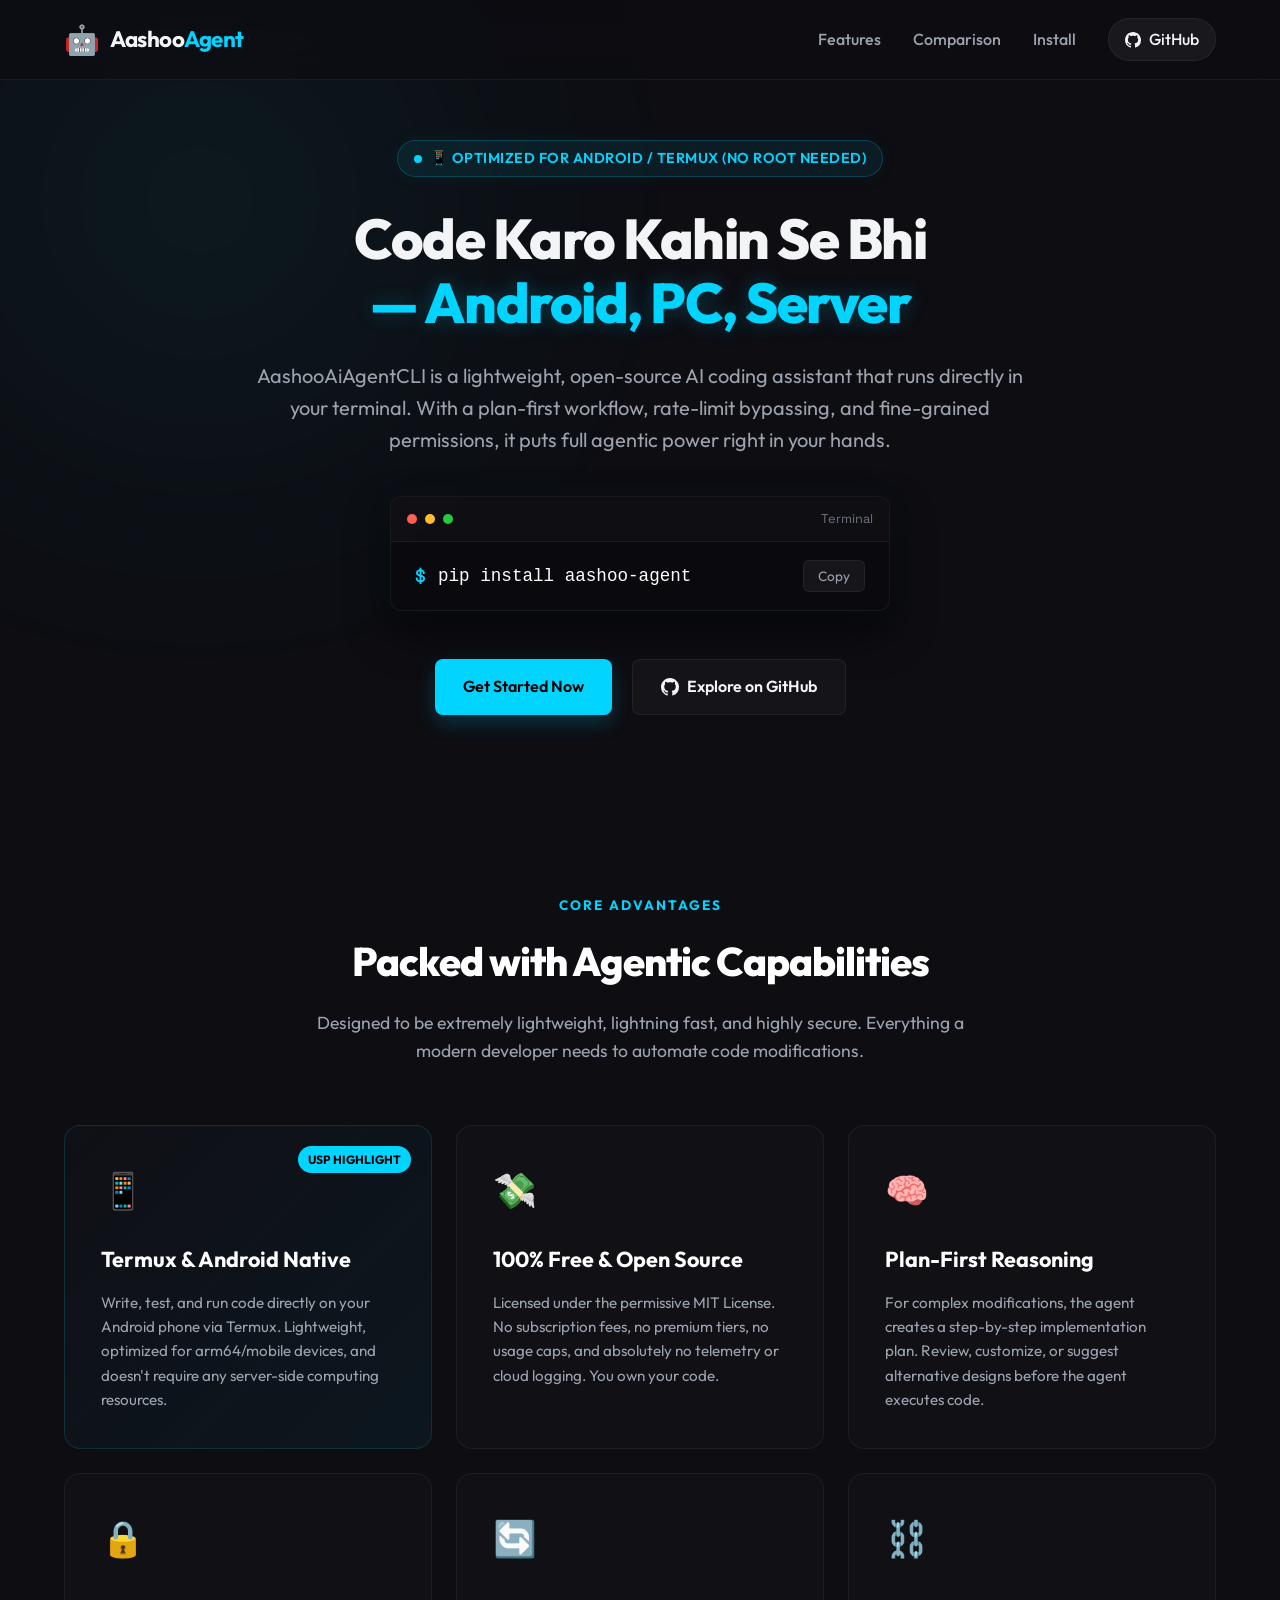
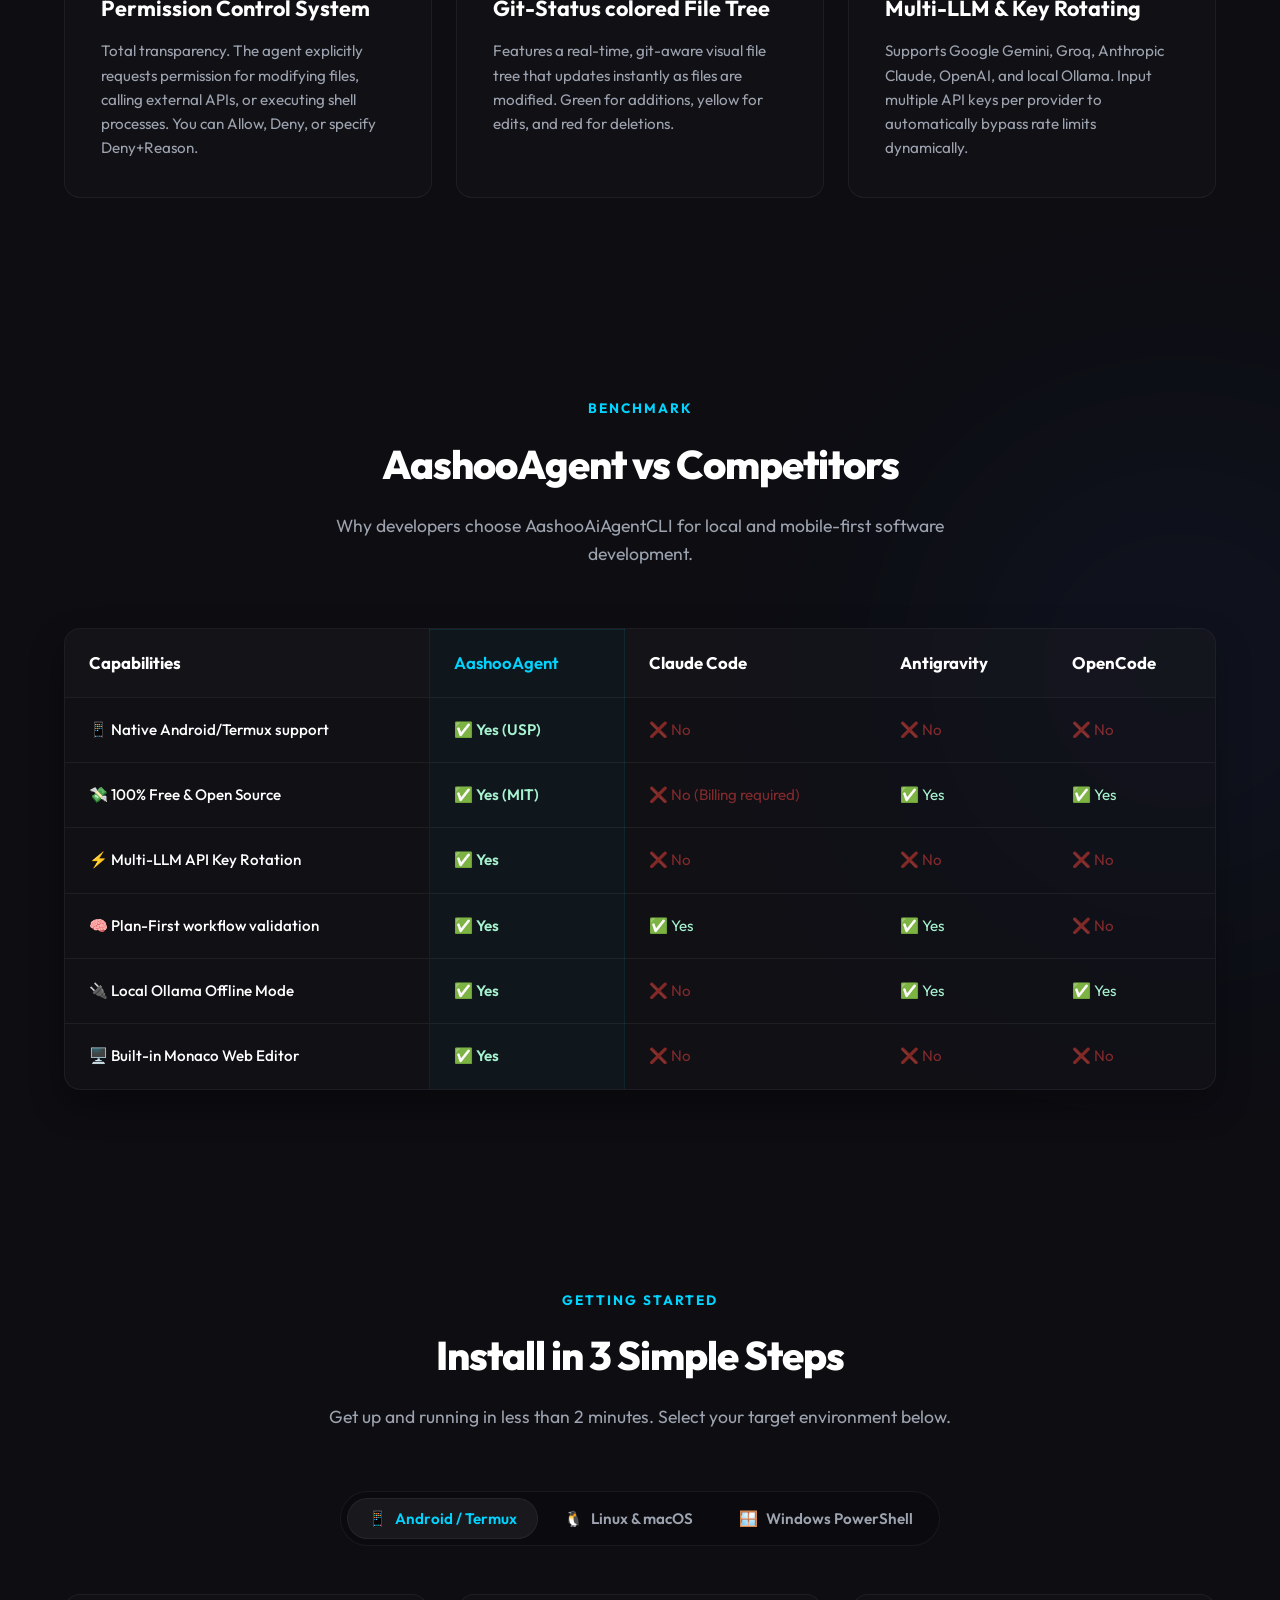
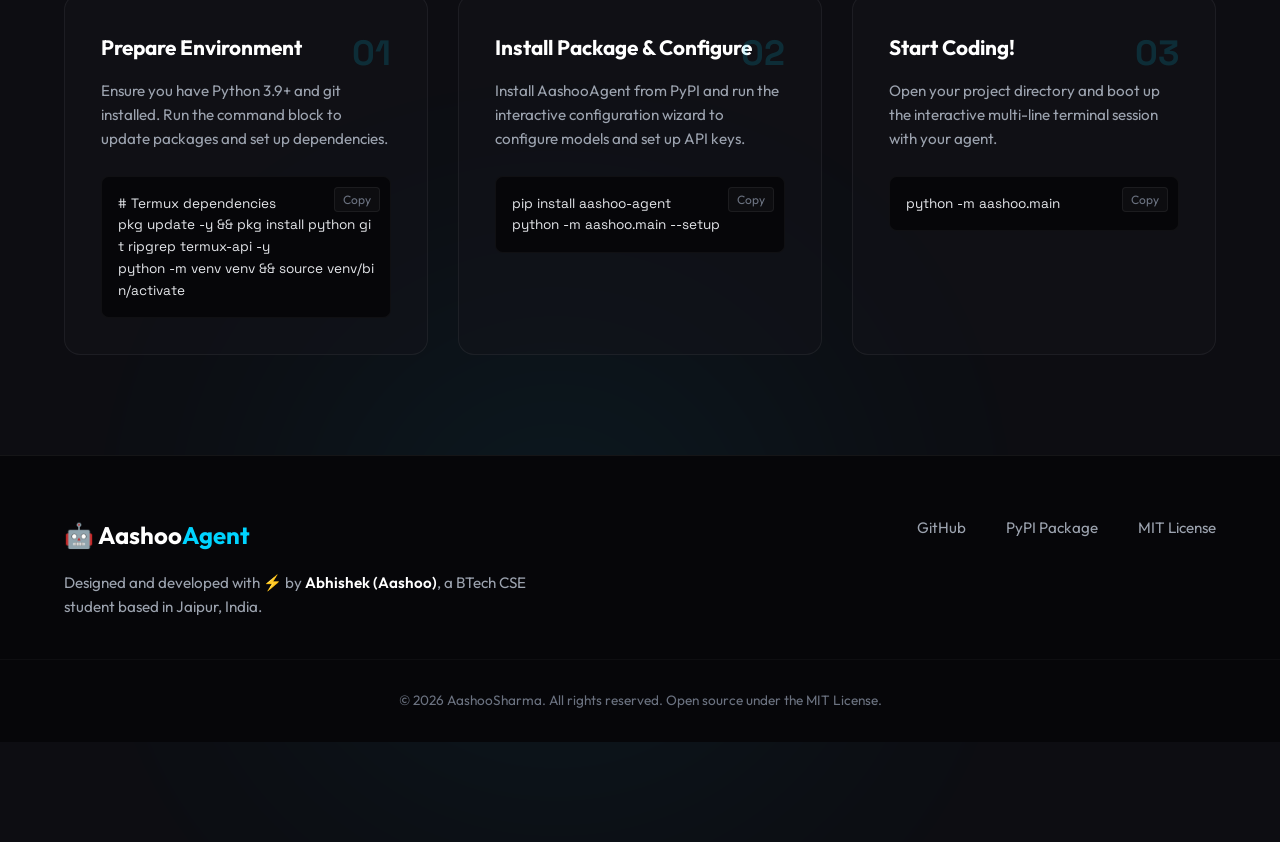
==== index.html @ 6d86b8d4 "feat: implement CLI agent session loop, TUI components, and browser-based editor integration" ====
<!DOCTYPE html>
<html lang="en">
<head>
    <meta charset="UTF-8">
    <meta name="viewport" content="width=device-width, initial-scale=1.0">
    <title>AashooAiAgentCLI — Code Anywhere (Termux, PC, Server)</title>
    <meta name="description" content="A lightweight, open-source AI Coding Agent CLI that runs anywhere. Full Termux support, plan-first workflow, smart permissions, and rate-limit bypass.">
    <!-- Google Fonts -->
    <link rel="preconnect" href="https://fonts.googleapis.com">
    <link rel="preconnect" href="https://fonts.gstatic.com" crossorigin>
    <link href="https://fonts.googleapis.com/css2?family=Outfit:wght@300;400;500;600;700;800&family=Space+Grotesk:wght@400;500;600;700&display=swap" rel="stylesheet">
    <!-- Main Style sheet -->
    <link rel="stylesheet" href="styles.css">
</head>
<body>

    <!-- Ambient background glows -->
    <div class="glow-bg glow-1"></div>
    <div class="glow-bg glow-2"></div>
    <div class="glow-bg glow-3"></div>

    <!-- Header Navigation -->
    <header class="header">
        <div class="container header-container">
            <a href="#" class="logo-area">
                <div class="logo-icon">🤖</div>
                <span class="logo-text">Aashoo<span class="highlight">Agent</span></span>
            </a>
            <nav class="nav-links">
                <a href="#features">Features</a>
                <a href="#comparison">Comparison</a>
                <a href="#install">Install</a>
                <a href="https://github.com/sdbabhishek/AashooAiAgentCLI" target="_blank" class="github-nav-btn">
                    <svg viewBox="0 0 16 16" width="16" height="16" fill="currentColor"><path d="M8 0C3.58 0 0 3.58 0 8c0 3.54 2.29 6.53 5.47 7.59.4.07.55-.17.55-.38 0-.19-.01-.82-.01-1.49-2.01.37-2.53-.49-2.69-.94-.09-.23-.48-.94-.82-1.13-.28-.15-.68-.52-.01-.53.63-.01 1.08.58 1.23.82.72 1.21 1.87.87 2.33.66.07-.52.28-.87.51-1.07-1.78-.2-3.64-.89-3.64-3.95 0-.87.31-1.59.82-2.15-.08-.2-.36-1.02.08-2.12 0 0 .67-.21 2.2.82.64-.18 1.32-.27 2-.27.68 0 1.36.09 2 .27 1.53-1.04 2.2-.82 2.2-.82.44 1.1.16 1.92.08 2.12.51.56.82 1.27.82 2.15 0 3.07-1.87 3.75-3.65 3.95.29.25.54.73.54 1.48 0 1.07-.01 1.93-.01 2.2 0 .21.15.46.55.38A8.013 8.013 0 0016 8c0-4.42-3.58-8-8-8z"></path></svg>
                    GitHub
                </a>
            </nav>
            <button class="mobile-menu-toggle" id="menuToggle" aria-label="Toggle Navigation Menu">
                <span></span>
                <span></span>
                <span></span>
            </button>
        </div>
    </header>

    <!-- Mobile Drawer Menu -->
    <div class="mobile-drawer" id="mobileDrawer">
        <a href="#features" class="drawer-link">Features</a>
        <a href="#comparison" class="drawer-link">Comparison</a>
        <a href="#install" class="drawer-link">Install</a>
        <a href="https://github.com/sdbabhishek/AashooAiAgentCLI" target="_blank" class="drawer-link github-drawer-link">
            <svg viewBox="0 0 16 16" width="18" height="18" fill="currentColor"><path d="M8 0C3.58 0 0 3.58 0 8c0 3.54 2.29 6.53 5.47 7.59.4.07.55-.17.55-.38 0-.19-.01-.82-.01-1.49-2.01.37-2.53-.49-2.69-.94-.09-.23-.48-.94-.82-1.13-.28-.15-.68-.52-.01-.53.63-.01 1.08.58 1.23.82.72 1.21 1.87.87 2.33.66.07-.52.28-.87.51-1.07-1.78-.2-3.64-.89-3.64-3.95 0-.87.31-1.59.82-2.15-.08-.2-.36-1.02.08-2.12 0 0 .67-.21 2.2.82.64-.18 1.32-.27 2-.27.68 0 1.36.09 2 .27 1.53-1.04 2.2-.82 2.2-.82.44 1.1.16 1.92.08 2.12.51.56.82 1.27.82 2.15 0 3.07-1.87 3.75-3.65 3.95.29.25.54.73.54 1.48 0 1.07-.01 1.93-.01 2.2 0 .21.15.46.55.38A8.013 8.013 0 0016 8c0-4.42-3.58-8-8-8z"></path></svg>
            GitHub Repository
        </a>
    </div>

    <!-- Hero Section -->
    <section class="hero-section section">
        <div class="container hero-container fade-in">
            <div class="termux-badge">
                <span class="pulse-dot"></span>
                📱 Optimized for Android / Termux (No Root Needed)
            </div>
            
            <h1 class="hero-title">
                Code Karo Kahin Se Bhi <br>
                <span class="accent-glow">— Android, PC, Server</span>
            </h1>
            
            <p class="hero-tagline">
                AashooAiAgentCLI is a lightweight, open-source AI coding assistant that runs directly in your terminal. With a plan-first workflow, rate-limit bypassing, and fine-grained permissions, it puts full agentic power right in your hands.
            </p>

            <!-- Command Clipboard Box -->
            <div class="command-box">
                <div class="command-header">
                    <span class="dot red"></span>
                    <span class="dot yellow"></span>
                    <span class="dot green"></span>
                    <span class="command-title">Terminal</span>
                </div>
                <div class="command-body">
                    <span class="prompt-symbol">$</span>
                    <code id="pipCommand">pip install aashoo-agent</code>
                    <button class="copy-btn" id="copyBtn" aria-label="Copy installation command">
                        <span class="copy-icon-txt">Copy</span>
                        <span class="success-icon-txt" style="display: none;">Copied!</span>
                    </button>
                </div>
            </div>

            <!-- CTA Buttons -->
            <div class="hero-ctas">
                <a href="#install" class="btn btn-primary">Get Started Now</a>
                <a href="https://github.com/sdbabhishek/AashooAiAgentCLI" target="_blank" class="btn btn-secondary">
                    <svg viewBox="0 0 16 16" width="18" height="18" fill="currentColor" style="margin-right: 8px;"><path d="M8 0C3.58 0 0 3.58 0 8c0 3.54 2.29 6.53 5.47 7.59.4.07.55-.17.55-.38 0-.19-.01-.82-.01-1.49-2.01.37-2.53-.49-2.69-.94-.09-.23-.48-.94-.82-1.13-.28-.15-.68-.52-.01-.53.63-.01 1.08.58 1.23.82.72 1.21 1.87.87 2.33.66.07-.52.28-.87.51-1.07-1.78-.2-3.64-.89-3.64-3.95 0-.87.31-1.59.82-2.15-.08-.2-.36-1.02.08-2.12 0 0 .67-.21 2.2.82.64-.18 1.32-.27 2-.27.68 0 1.36.09 2 .27 1.53-1.04 2.2-.82 2.2-.82.44 1.1.16 1.92.08 2.12.51.56.82 1.27.82 2.15 0 3.07-1.87 3.75-3.65 3.95.29.25.54.73.54 1.48 0 1.07-.01 1.93-.01 2.2 0 .21.15.46.55.38A8.013 8.013 0 0016 8c0-4.42-3.58-8-8-8z"></path></svg>
                    Explore on GitHub
                </a>
            </div>
        </div>
    </section>

    <!-- Features Grid Section -->
    <section id="features" class="features-section section">
        <div class="container">
            <div class="section-header fade-in">
                <span class="sub-title">CORE ADVANTAGES</span>
                <h2 class="section-title">Packed with Agentic Capabilities</h2>
                <p class="section-desc">Designed to be extremely lightweight, lightning fast, and highly secure. Everything a modern developer needs to automate code modifications.</p>
            </div>

            <div class="features-grid">
                <!-- Card 1: Android USP -->
                <div class="feature-card mobile-usp fade-in">
                    <div class="feature-badge-highlight">USP Highlight</div>
                    <div class="feature-icon">📱</div>
                    <h3>Termux & Android Native</h3>
                    <p>Write, test, and run code directly on your Android phone via Termux. Lightweight, optimized for arm64/mobile devices, and doesn't require any server-side computing resources.</p>
                </div>
                
                <!-- Card 2: Open Source -->
                <div class="feature-card fade-in">
                    <div class="feature-icon">💸</div>
                    <h3>100% Free & Open Source</h3>
                    <p>Licensed under the permissive MIT License. No subscription fees, no premium tiers, no usage caps, and absolutely no telemetry or cloud logging. You own your code.</p>
                </div>

                <!-- Card 3: Plan-First Approach -->
                <div class="feature-card fade-in">
                    <div class="feature-icon">🧠</div>
                    <h3>Plan-First Reasoning</h3>
                    <p>For complex modifications, the agent creates a step-by-step implementation plan. Review, customize, or suggest alternative designs before the agent executes code.</p>
                </div>

                <!-- Card 4: Smart Permissions -->
                <div class="feature-card fade-in">
                    <div class="feature-icon">🔒</div>
                    <h3>Permission Control System</h3>
                    <p>Total transparency. The agent explicitly requests permission for modifying files, calling external APIs, or executing shell processes. You can Allow, Deny, or specify Deny+Reason.</p>
                </div>

                <!-- Card 5: Git Aware colored tree -->
                <div class="feature-card fade-in">
                    <div class="feature-icon">🔄</div>
                    <h3>Git-Status colored File Tree</h3>
                    <p>Features a real-time, git-aware visual file tree that updates instantly as files are modified. Green for additions, yellow for edits, and red for deletions.</p>
                </div>

                <!-- Card 6: Multi-LLM Rate Limit Bypass -->
                <div class="feature-card fade-in">
                    <div class="feature-icon">⛓️</div>
                    <h3>Multi-LLM & Key Rotating</h3>
                    <p>Supports Google Gemini, Groq, Anthropic Claude, OpenAI, and local Ollama. Input multiple API keys per provider to automatically bypass rate limits dynamically.</p>
                </div>
            </div>
        </div>
    </section>

    <!-- Comparison Table Section -->
    <section id="comparison" class="comparison-section section">
        <div class="container">
            <div class="section-header fade-in">
                <span class="sub-title">BENCHMARK</span>
                <h2 class="section-title">AashooAgent vs Competitors</h2>
                <p class="section-desc">Why developers choose AashooAiAgentCLI for local and mobile-first software development.</p>
            </div>

            <div class="table-container fade-in">
                <table class="comparison-table">
                    <thead>
                        <tr>
                            <th>Capabilities</th>
                            <th class="highlight-col">AashooAgent</th>
                            <th>Claude Code</th>
                            <th>Antigravity</th>
                            <th>OpenCode</th>
                        </tr>
                    </thead>
                    <tbody>
                        <tr>
                            <td class="feature-name">📱 Native Android/Termux support</td>
                            <td class="check highlight-col">✅ Yes (USP)</td>
                            <td class="cross">❌ No</td>
                            <td class="cross">❌ No</td>
                            <td class="cross">❌ No</td>
                        </tr>
                        <tr>
                            <td class="feature-name">💸 100% Free & Open Source</td>
                            <td class="check highlight-col">✅ Yes (MIT)</td>
                            <td class="cross">❌ No (Billing required)</td>
                            <td class="check">✅ Yes</td>
                            <td class="check">✅ Yes</td>
                        </tr>
                        <tr>
                            <td class="feature-name">⚡ Multi-LLM API Key Rotation</td>
                            <td class="check highlight-col">✅ Yes</td>
                            <td class="cross">❌ No</td>
                            <td class="cross">❌ No</td>
                            <td class="cross">❌ No</td>
                        </tr>
                        <tr>
                            <td class="feature-name">🧠 Plan-First workflow validation</td>
                            <td class="check highlight-col">✅ Yes</td>
                            <td class="check">✅ Yes</td>
                            <td class="check">✅ Yes</td>
                            <td class="cross">❌ No</td>
                        </tr>
                        <tr>
                            <td class="feature-name">🔌 Local Ollama Offline Mode</td>
                            <td class="check highlight-col">✅ Yes</td>
                            <td class="cross">❌ No</td>
                            <td class="check">✅ Yes</td>
                            <td class="check">✅ Yes</td>
                        </tr>
                        <tr>
                            <td class="feature-name">🖥️ Built-in Monaco Web Editor</td>
                            <td class="check highlight-col">✅ Yes</td>
                            <td class="cross">❌ No</td>
                            <td class="cross">❌ No</td>
                            <td class="cross">❌ No</td>
                        </tr>
                    </tbody>
                </table>
            </div>
        </div>
    </section>

    <!-- Installation Steps Section -->
    <section id="install" class="install-section section">
        <div class="container">
            <div class="section-header fade-in">
                <span class="sub-title">GETTING STARTED</span>
                <h2 class="section-title">Install in 3 Simple Steps</h2>
                <p class="section-desc">Get up and running in less than 2 minutes. Select your target environment below.</p>
            </div>

            <!-- Platform Tab Buttons -->
            <div class="platform-tabs-container fade-in">
                <div class="platform-tabs">
                    <button class="tab-btn active" data-platform="termux">
                        <span class="tab-icon">📱</span> Android / Termux
                    </button>
                    <button class="tab-btn" data-platform="unix">
                        <span class="tab-icon">🐧</span> Linux & macOS
                    </button>
                    <button class="tab-btn" data-platform="windows">
                        <span class="tab-icon">🪟</span> Windows PowerShell
                    </button>
                </div>
            </div>

            <!-- Steps Grid -->
            <div class="steps-container fade-in">
                <!-- Step 1 -->
                <div class="step-card">
                    <div class="step-number">01</div>
                    <div class="step-content">
                        <h3>Prepare Environment</h3>
                        <p class="step-instructions">Ensure you have Python 3.9+ and git installed. Run the command block to update packages and set up dependencies.</p>
                        
                        <div class="code-block-wrapper">
                            <pre><code class="lang-shell" id="codeStep1"># Termux dependencies
pkg update -y && pkg install python git ripgrep termux-api -y
python -m venv venv && source venv/bin/activate</code></pre>
                            <button class="code-copy-btn" onclick="copyCode('codeStep1', this)" aria-label="Copy code block">Copy</button>
                        </div>
                    </div>
                </div>

                <!-- Step 2 -->
                <div class="step-card">
                    <div class="step-number">02</div>
                    <div class="step-content">
                        <h3>Install Package & Configure</h3>
                        <p class="step-instructions">Install AashooAgent from PyPI and run the interactive configuration wizard to configure models and set up API keys.</p>
                        
                        <div class="code-block-wrapper">
                            <pre><code class="lang-shell" id="codeStep2">pip install aashoo-agent
python -m aashoo.main --setup</code></pre>
                            <button class="code-copy-btn" onclick="copyCode('codeStep2', this)" aria-label="Copy code block">Copy</button>
                        </div>
                    </div>
                </div>

                <!-- Step 3 -->
                <div class="step-card">
                    <div class="step-number">03</div>
                    <div class="step-content">
                        <h3>Start Coding!</h3>
                        <p class="step-instructions">Open your project directory and boot up the interactive multi-line terminal session with your agent.</p>
                        
                        <div class="code-block-wrapper">
                            <pre><code class="lang-shell" id="codeStep3">python -m aashoo.main</code></pre>
                            <button class="code-copy-btn" onclick="copyCode('codeStep3', this)" aria-label="Copy code block">Copy</button>
                        </div>
                    </div>
                </div>
            </div>
        </div>
    </section>

    <!-- Footer -->
    <footer class="footer">
        <div class="container footer-container">
            <div class="footer-left">
                <span class="footer-logo">🤖 Aashoo<span class="highlight">Agent</span></span>
                <p class="footer-credit">Designed and developed with ⚡ by <span class="author-name">Abhishek (Aashoo)</span>, a BTech CSE student based in Jaipur, India.</p>
            </div>
            <div class="footer-right">
                <a href="https://github.com/sdbabhishek/AashooAiAgentCLI" target="_blank">GitHub</a>
                <a href="https://pypi.org/project/aashoo-agent/" target="_blank">PyPI Package</a>
                <a href="https://github.com/sdbabhishek/AashooAiAgentCLI/blob/main/LICENSE" target="_blank">MIT License</a>
            </div>
        </div>
        <div class="footer-bottom">
            <p>&copy; 2026 AashooSharma. All rights reserved. Open source under the MIT License.</p>
        </div>
    </footer>

    <!-- Main JavaScript sheet -->
    <script src="script.js"></script>
</body>
</html>
---- styles.css ----
/* Design Variables */
:root {
    --bg-color: #0d0d12;
    --bg-card: rgba(20, 20, 28, 0.45);
    --bg-card-hover: rgba(25, 25, 38, 0.7);
    --border-color: rgba(255, 255, 255, 0.06);
    --border-hover: rgba(0, 212, 255, 0.35);
    --primary-color: #00d4ff;
    --primary-hover: #00b8e6;
    --primary-glow: rgba(0, 212, 255, 0.25);
    --text-color: #f3f4f6;
    --text-muted: #9ca3af;
    --text-dark: #6b7280;
    --success-color: #10b981;
    --error-color: #ef4444;
    --header-height: 80px;
    --font-primary: 'Outfit', sans-serif;
    --font-mono: 'Space Grotesk', sans-serif;
    --transition-speed: 0.3s;
}

/* Base Styles */
* {
    margin: 0;
    padding: 0;
    box-sizing: border-box;
}

html {
    scroll-behavior: smooth;
    font-size: 16px;
}

body {
    background-color: var(--bg-color);
    color: var(--text-color);
    font-family: var(--font-primary);
    line-height: 1.6;
    overflow-x: hidden;
    position: relative;
}

/* Ambient Ambient Glows in Background */
.glow-bg {
    position: absolute;
    width: 600px;
    height: 600px;
    border-radius: 50%;
    filter: blur(140px);
    z-index: -1;
    opacity: 0.15;
    pointer-events: none;
}

.glow-1 {
    top: -100px;
    left: -100px;
    background: radial-gradient(circle, var(--primary-color) 0%, transparent 70%);
}

.glow-2 {
    top: 50%;
    right: -200px;
    background: radial-gradient(circle, #3b82f6 0%, transparent 70%);
}

.glow-3 {
    bottom: -100px;
    left: 20%;
    background: radial-gradient(circle, var(--primary-color) 0%, transparent 70%);
}

/* Scrollbar styling */
::-webkit-scrollbar {
    width: 10px;
}

::-webkit-scrollbar-track {
    background: var(--bg-color);
}

::-webkit-scrollbar-thumb {
    background: rgba(255, 255, 255, 0.1);
    border-radius: 5px;
    border: 2px solid var(--bg-color);
}

::-webkit-scrollbar-thumb:hover {
    background: var(--primary-color);
}

/* Typography & Layout Helpers */
.container {
    width: 100%;
    max-width: 1200px;
    margin: 0 auto;
    padding: 0 24px;
}

.section {
    padding: 100px 0;
}

.highlight {
    color: var(--primary-color);
}

.accent-glow {
    color: var(--primary-color);
    text-shadow: 0 0 20px var(--primary-glow);
}

/* Sticky Header */
.header {
    position: fixed;
    top: 0;
    left: 0;
    width: 100%;
    height: var(--header-height);
    background: rgba(13, 13, 18, 0.75);
    backdrop-filter: blur(15px);
    -webkit-backdrop-filter: blur(15px);
    border-bottom: 1px solid var(--border-color);
    z-index: 1000;
    display: flex;
    align-items: center;
}

.header-container {
    display: flex;
    justify-content: space-between;
    align-items: center;
}

.logo-area {
    display: flex;
    align-items: center;
    text-decoration: none;
    gap: 10px;
}

.logo-icon {
    font-size: 1.8rem;
}

.logo-text {
    font-size: 1.4rem;
    font-weight: 700;
    color: var(--text-color);
    letter-spacing: -0.5px;
}

.nav-links {
    display: flex;
    align-items: center;
    gap: 32px;
}

.nav-links a {
    color: var(--text-muted);
    text-decoration: none;
    font-weight: 500;
    font-size: 1rem;
    transition: color var(--transition-speed) ease;
}

.nav-links a:hover {
    color: var(--primary-color);
}

.github-nav-btn {
    display: flex;
    align-items: center;
    gap: 8px;
    background: rgba(255, 255, 255, 0.05);
    border: 1px solid var(--border-color);
    padding: 8px 16px;
    border-radius: 30px;
    color: var(--text-color) !important;
    transition: all var(--transition-speed) ease;
}

.github-nav-btn:hover {
    background: var(--primary-color);
    border-color: var(--primary-color);
    color: #000 !important;
    box-shadow: 0 0 15px var(--primary-glow);
}

/* Mobile Toggle menu button */
.mobile-menu-toggle {
    display: none;
    flex-direction: column;
    justify-content: space-between;
    width: 24px;
    height: 18px;
    background: transparent;
    border: none;
    cursor: pointer;
}

.mobile-menu-toggle span {
    width: 100%;
    height: 2px;
    background-color: var(--text-color);
    border-radius: 2px;
    transition: all 0.25s ease;
}

/* Mobile Navigation Drawer */
.mobile-drawer {
    display: none;
    position: fixed;
    top: var(--header-height);
    left: 0;
    width: 100%;
    height: calc(100vh - var(--header-height));
    background: rgba(13, 13, 18, 0.98);
    backdrop-filter: blur(15px);
    border-top: 1px solid var(--border-color);
    z-index: 999;
    flex-direction: column;
    padding: 40px 24px;
    gap: 24px;
    transform: translateX(100%);
    transition: transform 0.3s ease-in-out;
}

.mobile-drawer.open {
    transform: translateX(0);
}

.drawer-link {
    color: var(--text-color);
    text-decoration: none;
    font-size: 1.4rem;
    font-weight: 600;
    padding-bottom: 8px;
    border-bottom: 1px solid rgba(255, 255, 255, 0.05);
}

.github-drawer-link {
    display: flex;
    align-items: center;
    gap: 12px;
    color: var(--primary-color);
    border-bottom: none;
    margin-top: 12px;
}

/* Hero Section Styles */
.hero-section {
    padding-top: calc(var(--header-height) + 60px);
    padding-bottom: 80px;
    text-align: center;
    position: relative;
}

.termux-badge {
    display: inline-flex;
    align-items: center;
    gap: 8px;
    background: rgba(0, 212, 255, 0.08);
    border: 1px solid rgba(0, 212, 255, 0.2);
    padding: 6px 16px;
    border-radius: 50px;
    font-weight: 600;
    font-size: 0.9rem;
    color: var(--primary-color);
    margin-bottom: 30px;
    text-transform: uppercase;
    letter-spacing: 0.5px;
    box-shadow: 0 0 20px rgba(0, 212, 255, 0.05);
}

.pulse-dot {
    width: 8px;
    height: 8px;
    background-color: var(--primary-color);
    border-radius: 50%;
    animation: pulse 2s infinite;
}

@keyframes pulse {
    0% {
        transform: scale(0.9);
        box-shadow: 0 0 0 0 rgba(0, 212, 255, 0.7);
    }
    70% {
        transform: scale(1);
        box-shadow: 0 0 0 6px rgba(0, 212, 255, 0);
    }
    100% {
        transform: scale(0.9);
        box-shadow: 0 0 0 0 rgba(0, 212, 255, 0);
    }
}

.hero-title {
    font-family: var(--font-primary);
    font-size: 3.5rem;
    font-weight: 800;
    line-height: 1.15;
    letter-spacing: -1.5px;
    margin-bottom: 24px;
}

.hero-tagline {
    font-size: 1.25rem;
    color: var(--text-muted);
    max-width: 780px;
    margin: 0 auto 40px auto;
}

/* Command Terminal Box */
.command-box {
    max-width: 500px;
    margin: 0 auto 48px auto;
    background: rgba(10, 10, 15, 0.9);
    border: 1px solid var(--border-color);
    border-radius: 12px;
    overflow: hidden;
    box-shadow: 0 20px 40px rgba(0, 0, 0, 0.5), 0 0 40px rgba(0, 212, 255, 0.03);
    transition: border-color 0.3s ease;
}

.command-box:hover {
    border-color: rgba(0, 212, 255, 0.25);
}

.command-header {
    background: rgba(255, 255, 255, 0.02);
    border-bottom: 1px solid var(--border-color);
    padding: 12px 16px;
    display: flex;
    align-items: center;
    gap: 8px;
}

.dot {
    width: 10px;
    height: 10px;
    border-radius: 50%;
}

.dot.red { background: #ff5f56; }
.dot.yellow { background: #ffbd2e; }
.dot.green { background: #27c93f; }

.command-title {
    font-family: var(--font-mono);
    font-size: 0.8rem;
    color: var(--text-dark);
    margin-left: auto;
}

.command-body {
    padding: 18px 24px;
    display: flex;
    align-items: center;
    justify-content: space-between;
    font-family: var(--font-mono);
    font-size: 1.1rem;
    font-weight: 500;
}

.prompt-symbol {
    color: var(--primary-color);
    margin-right: 12px;
    user-select: none;
}

.command-body code {
    color: #fff;
    flex-grow: 1;
    text-align: left;
}

.copy-btn {
    background: rgba(255, 255, 255, 0.05);
    border: 1px solid var(--border-color);
    padding: 6px 14px;
    border-radius: 6px;
    color: var(--text-muted);
    font-size: 0.85rem;
    cursor: pointer;
    font-family: var(--font-primary);
    transition: all var(--transition-speed) ease;
}

.copy-btn:hover {
    background: rgba(255, 255, 255, 0.1);
    color: #fff;
    border-color: rgba(255, 255, 255, 0.2);
}

/* CTA Buttons */
.hero-ctas {
    display: flex;
    justify-content: center;
    gap: 20px;
}

.btn {
    display: inline-flex;
    align-items: center;
    justify-content: center;
    padding: 14px 28px;
    border-radius: 8px;
    font-size: 1rem;
    font-weight: 600;
    text-decoration: none;
    transition: all var(--transition-speed) ease;
    cursor: pointer;
}

.btn-primary {
    background: var(--primary-color);
    color: #000;
    box-shadow: 0 8px 20px rgba(0, 212, 255, 0.2);
}

.btn-primary:hover {
    background: var(--primary-hover);
    transform: translateY(-2px);
    box-shadow: 0 12px 25px rgba(0, 212, 255, 0.35);
}

.btn-secondary {
    background: rgba(255, 255, 255, 0.03);
    color: var(--text-color);
    border: 1px solid var(--border-color);
}

.btn-secondary:hover {
    background: rgba(255, 255, 255, 0.08);
    border-color: rgba(255, 255, 255, 0.2);
    transform: translateY(-2px);
}

/* Section Common Titles */
.section-header {
    text-align: center;
    max-width: 700px;
    margin: 0 auto 60px auto;
}

.sub-title {
    color: var(--primary-color);
    font-size: 0.85rem;
    font-weight: 700;
    letter-spacing: 2px;
    text-transform: uppercase;
    margin-bottom: 12px;
    display: block;
}

.section-title {
    font-size: 2.5rem;
    font-weight: 800;
    letter-spacing: -1px;
    margin-bottom: 16px;
    color: #fff;
}

.section-desc {
    font-size: 1.1rem;
    color: var(--text-muted);
}

/* Features Section Styles */
.features-grid {
    display: grid;
    grid-template-columns: repeat(auto-fill, minmax(340px, 1fr));
    gap: 24px;
}

.feature-card {
    background: var(--bg-card);
    border: 1px solid var(--border-color);
    border-radius: 16px;
    padding: 36px;
    position: relative;
    overflow: hidden;
    transition: all 0.4s cubic-bezier(0.165, 0.84, 0.44, 1);
}

.feature-card:hover {
    transform: translateY(-6px);
    border-color: var(--border-hover);
    background: var(--bg-card-hover);
    box-shadow: 0 15px 30px rgba(0, 0, 0, 0.4), 0 0 25px rgba(0, 212, 255, 0.05);
}

.feature-icon {
    font-size: 2.2rem;
    margin-bottom: 24px;
}

.feature-card h3 {
    font-size: 1.35rem;
    font-weight: 700;
    margin-bottom: 14px;
    color: #fff;
}

.feature-card p {
    color: var(--text-muted);
    font-size: 0.95rem;
    line-height: 1.6;
}

/* Highlighted USP Card Styling */
.feature-card.mobile-usp {
    grid-column: span 1;
    border-color: rgba(0, 212, 255, 0.15);
    background: linear-gradient(135deg, rgba(20, 20, 28, 0.5) 0%, rgba(0, 212, 255, 0.05) 100%);
}

.feature-badge-highlight {
    position: absolute;
    top: 20px;
    right: 20px;
    background: var(--primary-color);
    color: #000;
    font-size: 0.75rem;
    font-weight: 700;
    padding: 4px 10px;
    border-radius: 20px;
    text-transform: uppercase;
}

/* Comparison Section Styles */
.table-container {
    background: var(--bg-card);
    border: 1px solid var(--border-color);
    border-radius: 16px;
    overflow-x: auto;
    box-shadow: 0 15px 35px rgba(0, 0, 0, 0.3);
}

.comparison-table {
    width: 100%;
    border-collapse: collapse;
    text-align: left;
    min-width: 700px;
}

.comparison-table th, 
.comparison-table td {
    padding: 20px 24px;
    border-bottom: 1px solid var(--border-color);
}

.comparison-table th {
    background: rgba(255, 255, 255, 0.01);
    font-weight: 700;
    font-size: 1.05rem;
    color: #fff;
}

.comparison-table td {
    font-size: 0.95rem;
}

.comparison-table tr:last-child td {
    border-bottom: none;
}

.comparison-table tr:hover td {
    background: rgba(255, 255, 255, 0.015);
}

.comparison-table .highlight-col {
    background: rgba(0, 212, 255, 0.03);
    font-weight: 600;
    border-left: 1px solid rgba(0, 212, 255, 0.1);
    border-right: 1px solid rgba(0, 212, 255, 0.1);
}

.comparison-table th.highlight-col {
    color: var(--primary-color);
    border-top: 1px solid rgba(0, 212, 255, 0.1);
}

.feature-name {
    font-weight: 500;
    color: #fff;
}

.comparison-table td.check {
    color: #a7f3d0;
}

.comparison-table td.cross {
    color: rgba(239, 68, 68, 0.5);
}

/* Installation Section Styles */
.platform-tabs-container {
    display: flex;
    justify-content: center;
    margin-bottom: 48px;
}

.platform-tabs {
    background: rgba(10, 10, 15, 0.8);
    border: 1px solid var(--border-color);
    padding: 6px;
    border-radius: 40px;
    display: flex;
    gap: 6px;
}

.tab-btn {
    background: transparent;
    border: none;
    padding: 10px 20px;
    border-radius: 30px;
    color: var(--text-muted);
    font-family: var(--font-primary);
    font-size: 0.95rem;
    font-weight: 600;
    cursor: pointer;
    display: flex;
    align-items: center;
    gap: 8px;
    transition: all var(--transition-speed) ease;
}

.tab-btn:hover {
    color: #fff;
}

.tab-btn.active {
    background: rgba(255, 255, 255, 0.06);
    border: 1px solid var(--border-color);
    color: var(--primary-color);
}

.steps-container {
    display: grid;
    grid-template-columns: repeat(auto-fit, minmax(320px, 1fr));
    gap: 30px;
}

.step-card {
    background: var(--bg-card);
    border: 1px solid var(--border-color);
    border-radius: 16px;
    padding: 36px;
    display: flex;
    flex-direction: column;
    position: relative;
}

.step-card:hover {
    border-color: rgba(255, 255, 255, 0.12);
}

.step-number {
    position: absolute;
    top: 30px;
    right: 36px;
    font-family: var(--font-mono);
    font-size: 2.2rem;
    font-weight: 800;
    color: rgba(0, 212, 255, 0.15);
}

.step-content h3 {
    font-size: 1.3rem;
    color: #fff;
    margin-bottom: 14px;
    font-weight: 700;
}

.step-instructions {
    color: var(--text-muted);
    font-size: 0.95rem;
    margin-bottom: 24px;
}

.code-block-wrapper {
    position: relative;
    background: #060609;
    border: 1px solid rgba(255, 255, 255, 0.04);
    border-radius: 8px;
    padding: 16px;
    overflow-x: auto;
}

.code-block-wrapper pre {
    margin: 0;
}

.code-block-wrapper code {
    font-family: var(--font-mono);
    font-size: 0.85rem;
    color: #e5e7eb;
    display: block;
    white-space: pre-wrap;
    word-break: break-all;
}

.code-copy-btn {
    position: absolute;
    top: 10px;
    right: 10px;
    background: rgba(255, 255, 255, 0.03);
    border: 1px solid var(--border-color);
    color: var(--text-dark);
    padding: 4px 8px;
    border-radius: 4px;
    font-size: 0.75rem;
    cursor: pointer;
    font-family: var(--font-primary);
    transition: all var(--transition-speed) ease;
}

.code-copy-btn:hover {
    color: #fff;
    background: rgba(255, 255, 255, 0.08);
}

/* Footer Styles */
.footer {
    background: #060609;
    border-top: 1px solid var(--border-color);
    padding: 60px 0 30px 0;
}

.footer-container {
    display: flex;
    justify-content: space-between;
    flex-wrap: wrap;
    gap: 40px;
    margin-bottom: 40px;
}

.footer-left {
    max-width: 500px;
}

.footer-logo {
    font-size: 1.5rem;
    font-weight: 700;
    color: #fff;
    margin-bottom: 16px;
    display: inline-block;
}

.footer-credit {
    font-size: 0.95rem;
    color: var(--text-muted);
}

.author-name {
    color: #fff;
    font-weight: 600;
}

.footer-right {
    display: flex;
    gap: 40px;
}

.footer-right a {
    color: var(--text-muted);
    text-decoration: none;
    font-size: 0.95rem;
    transition: color var(--transition-speed) ease;
}

.footer-right a:hover {
    color: var(--primary-color);
}

.footer-bottom {
    border-top: 1px solid rgba(255, 255, 255, 0.03);
    padding-top: 30px;
    text-align: center;
}

.footer-bottom p {
    font-size: 0.85rem;
    color: var(--text-dark);
}

/* Simple Reveal Animation */
.fade-in {
    opacity: 0;
    transform: translateY(20px);
    transition: opacity 0.6s ease-out, transform 0.6s ease-out;
}

.fade-in.visible {
    opacity: 1;
    transform: translateY(0);
}

/* Media Queries (Responsive design) */
@media (max-width: 991px) {
    .hero-title {
        font-size: 2.8rem;
    }
    
    .nav-links {
        display: none;
    }
    
    .mobile-menu-toggle {
        display: flex;
    }
    
    .mobile-drawer {
        display: flex;
    }
}

@media (max-width: 768px) {
    .section {
        padding: 60px 0;
    }
    
    .hero-section {
        padding-top: calc(var(--header-height) + 30px);
    }
    
    .hero-title {
        font-size: 2.3rem;
    }
    
    .hero-tagline {
        font-size: 1.1rem;
        margin-bottom: 30px;
    }
    
    .hero-ctas {
        flex-direction: column;
        gap: 12px;
    }
    
    .btn {
        width: 100%;
    }
    
    .features-grid {
        grid-template-columns: 1fr;
    }
    
    .comparison-table th, 
    .comparison-table td {
        padding: 14px 16px;
    }
    
    .footer-container {
        flex-direction: column;
        gap: 30px;
    }
    
    .footer-right {
        flex-direction: column;
        gap: 16px;
    }
}
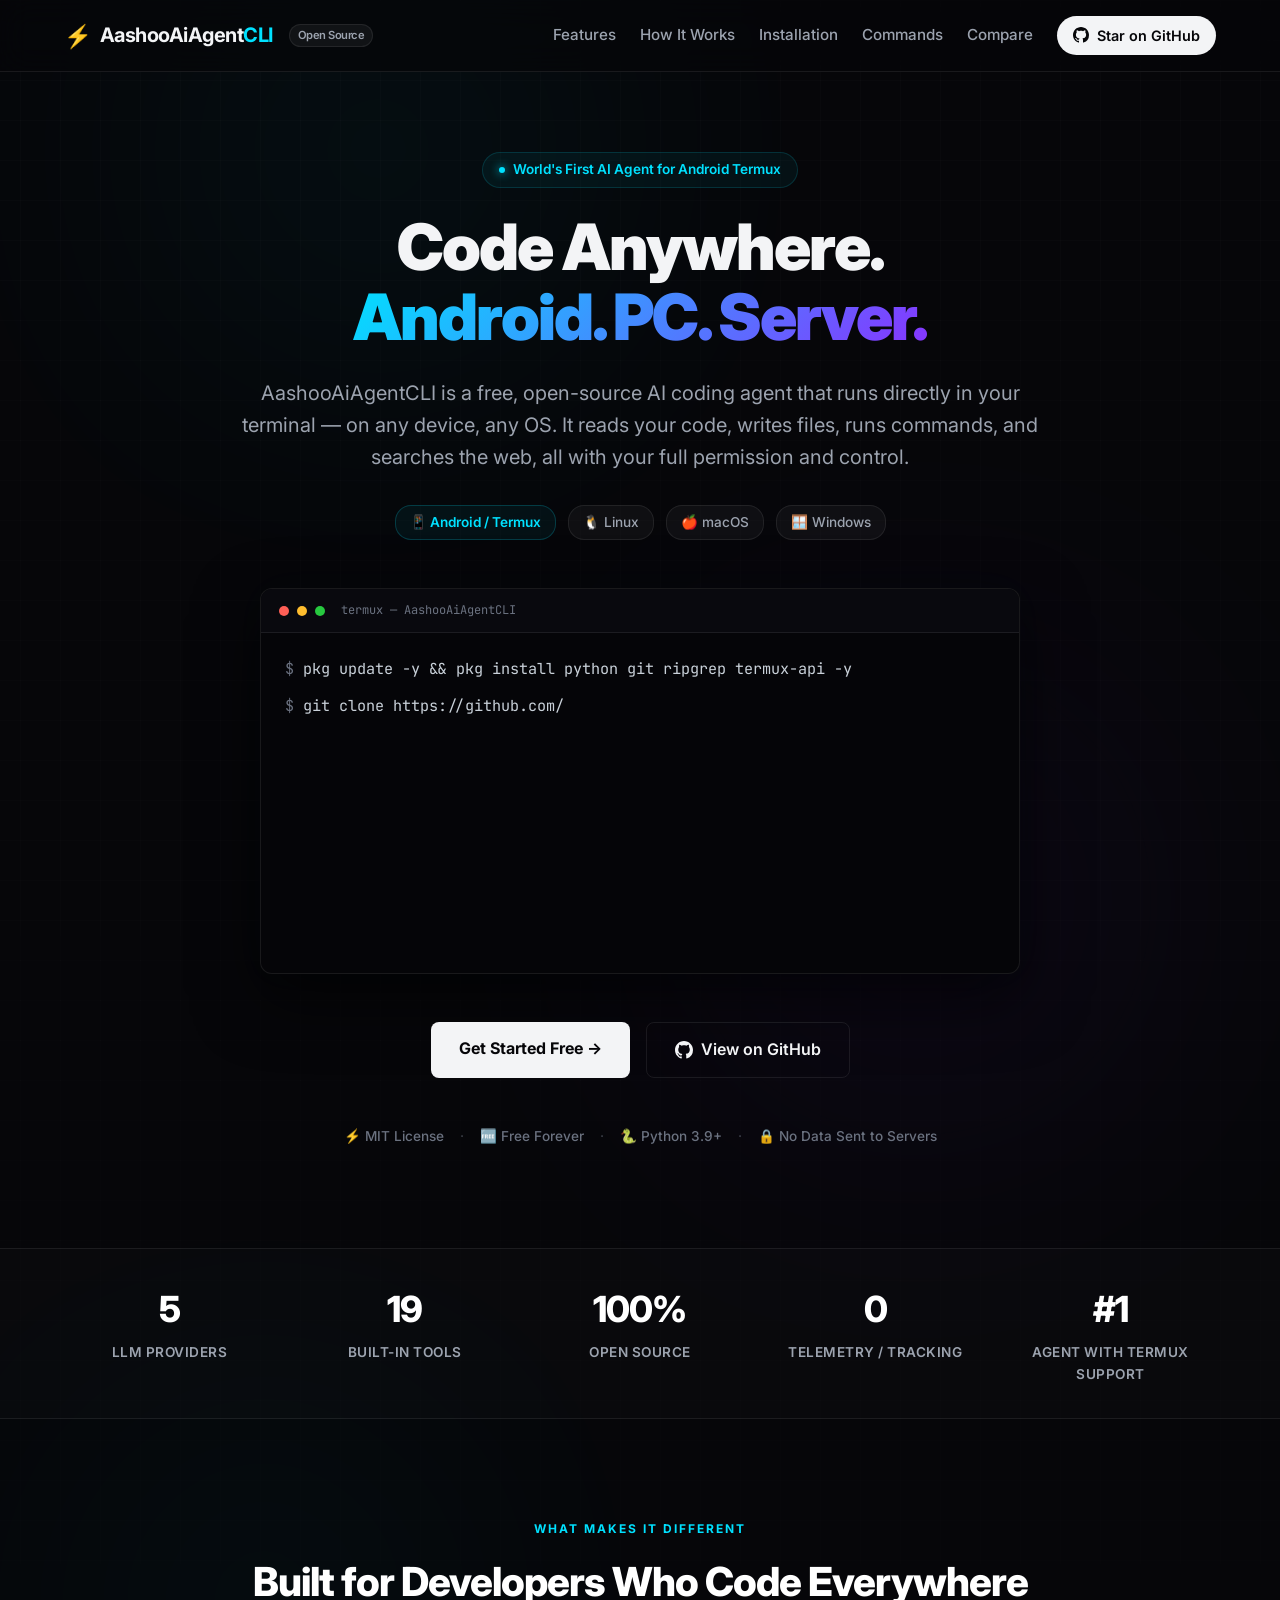
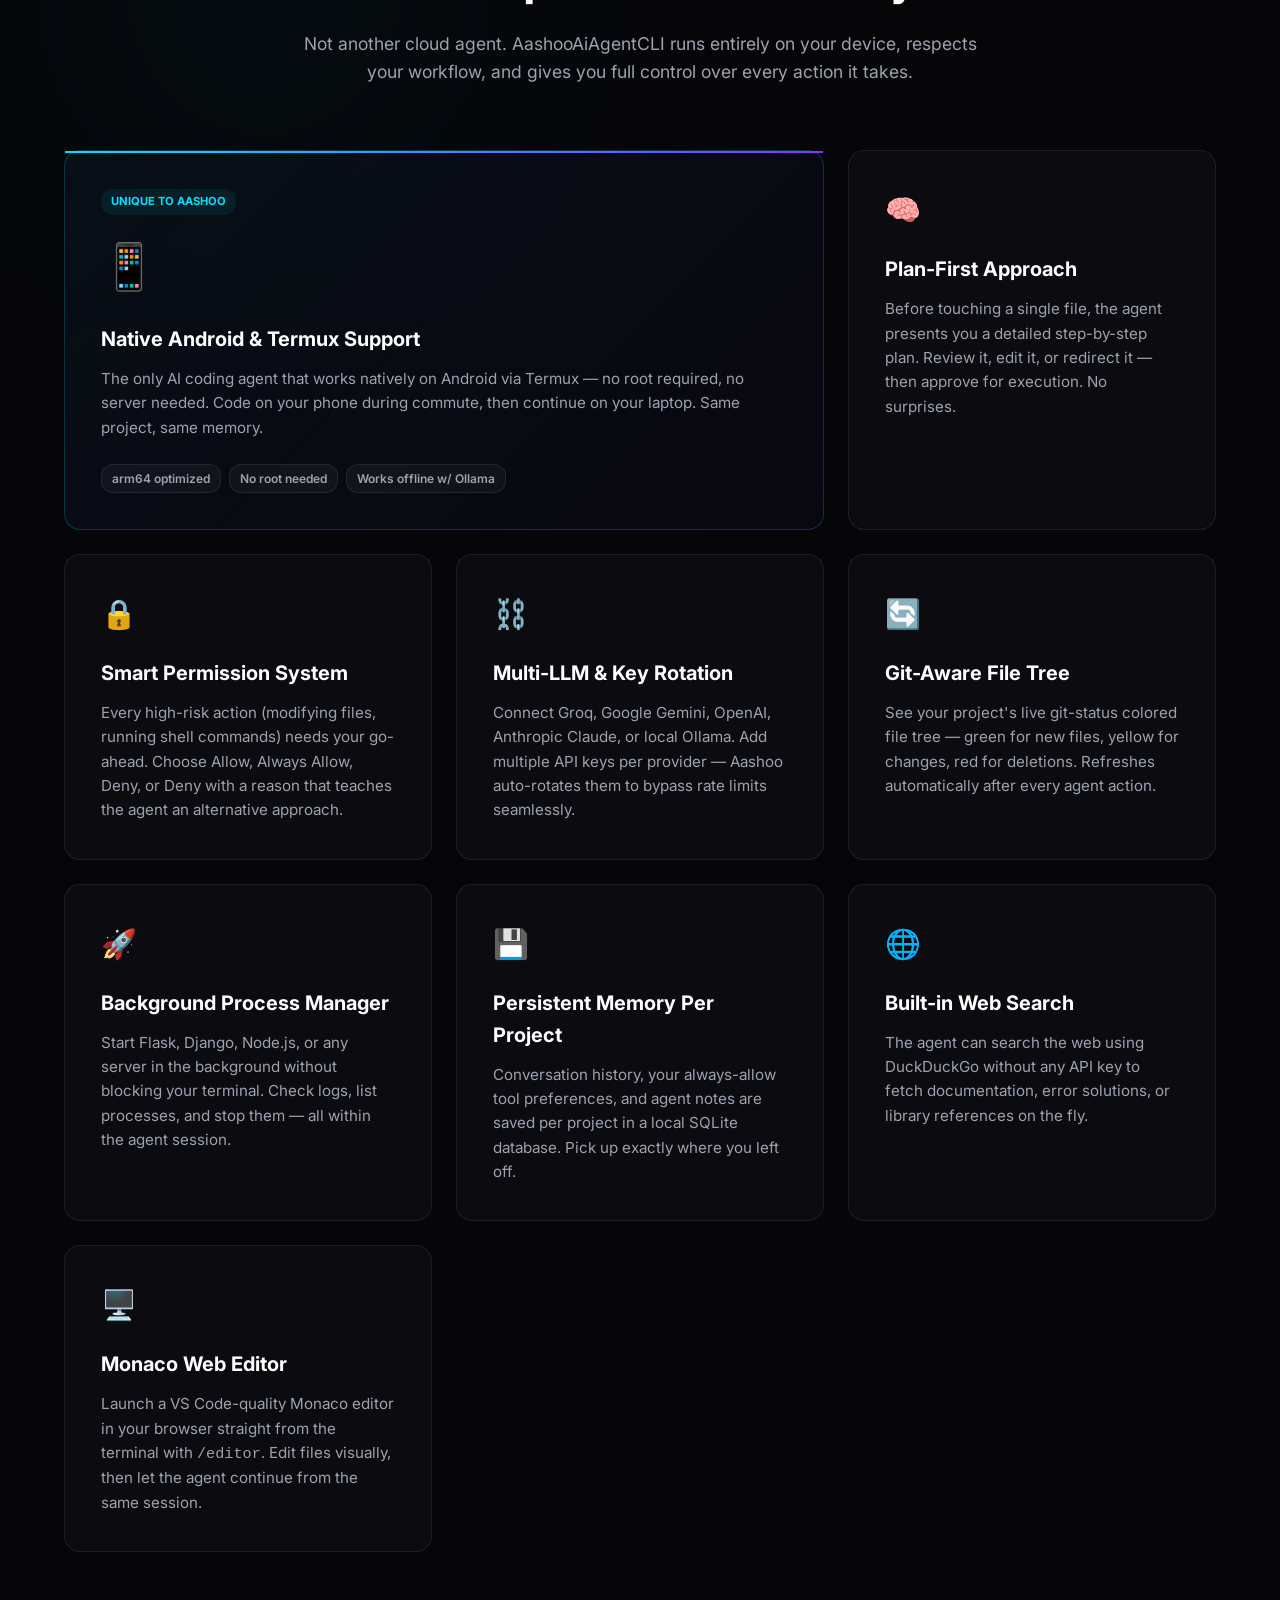
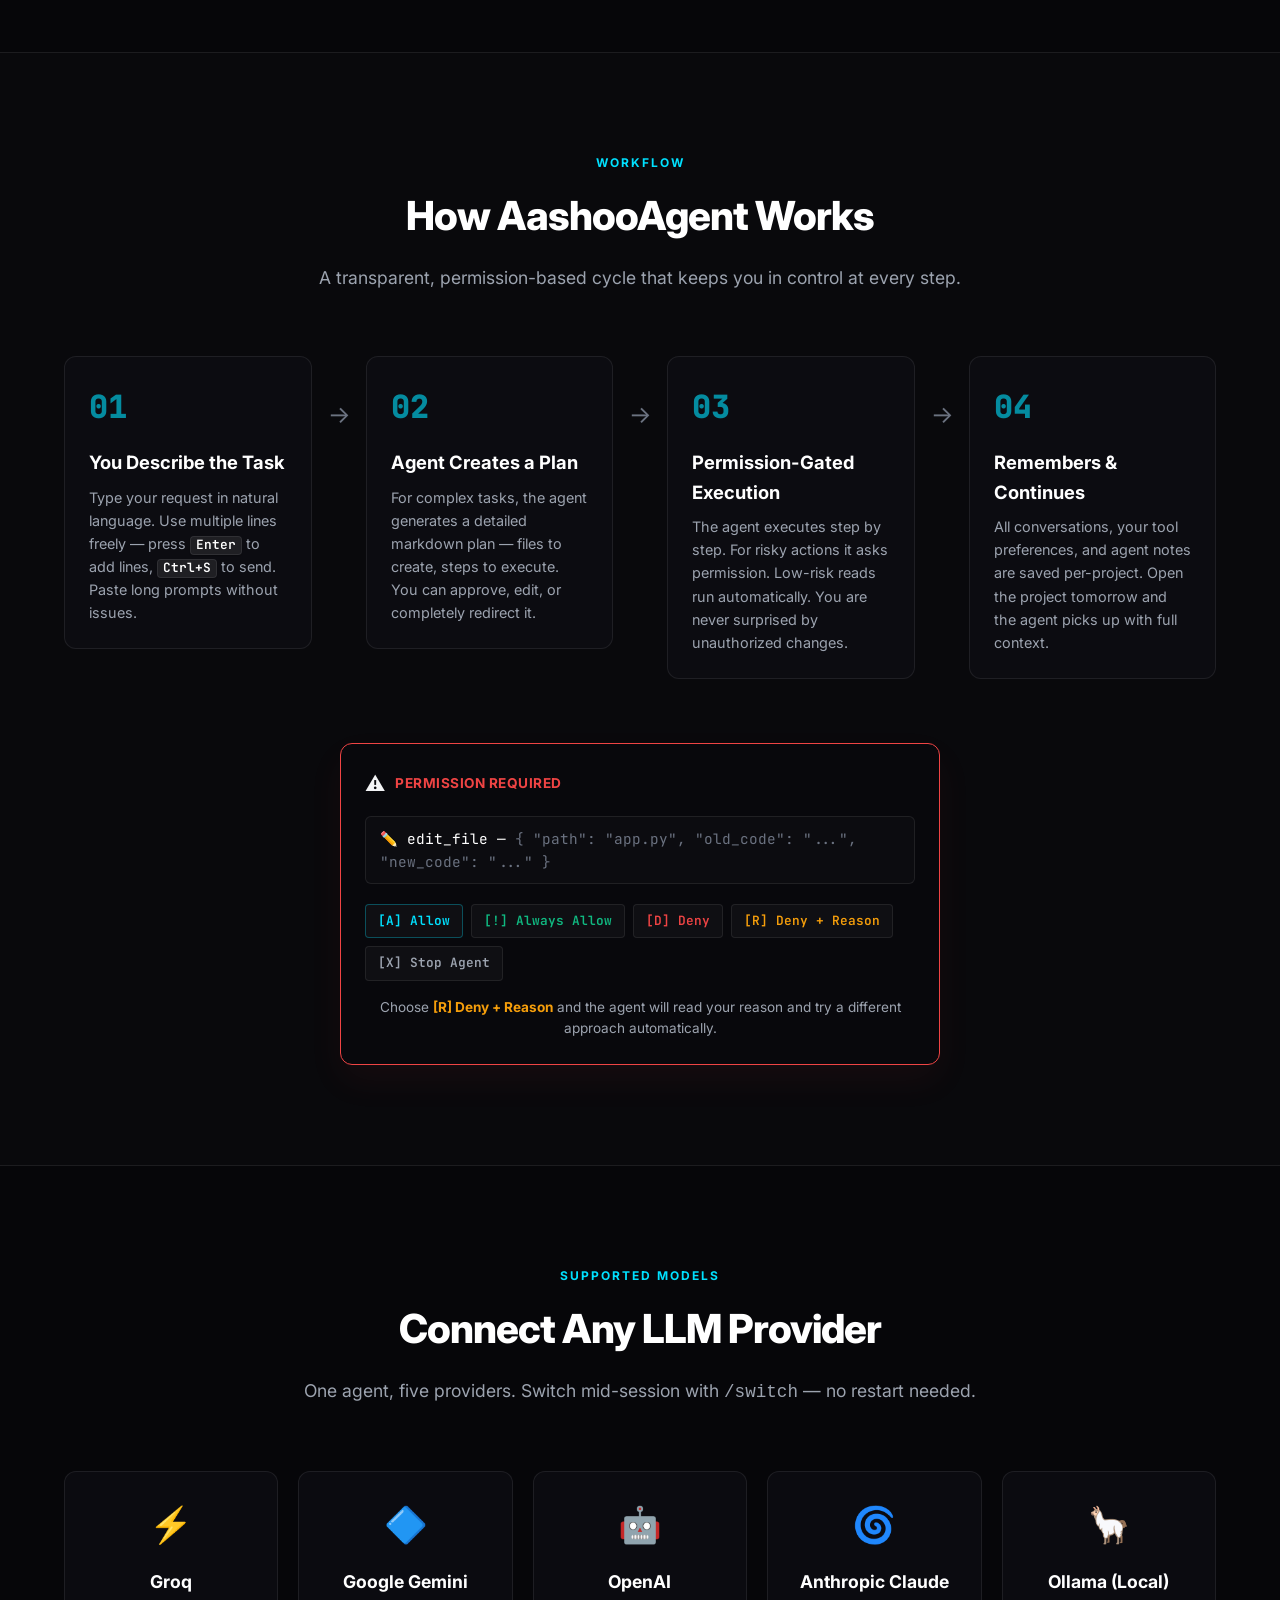
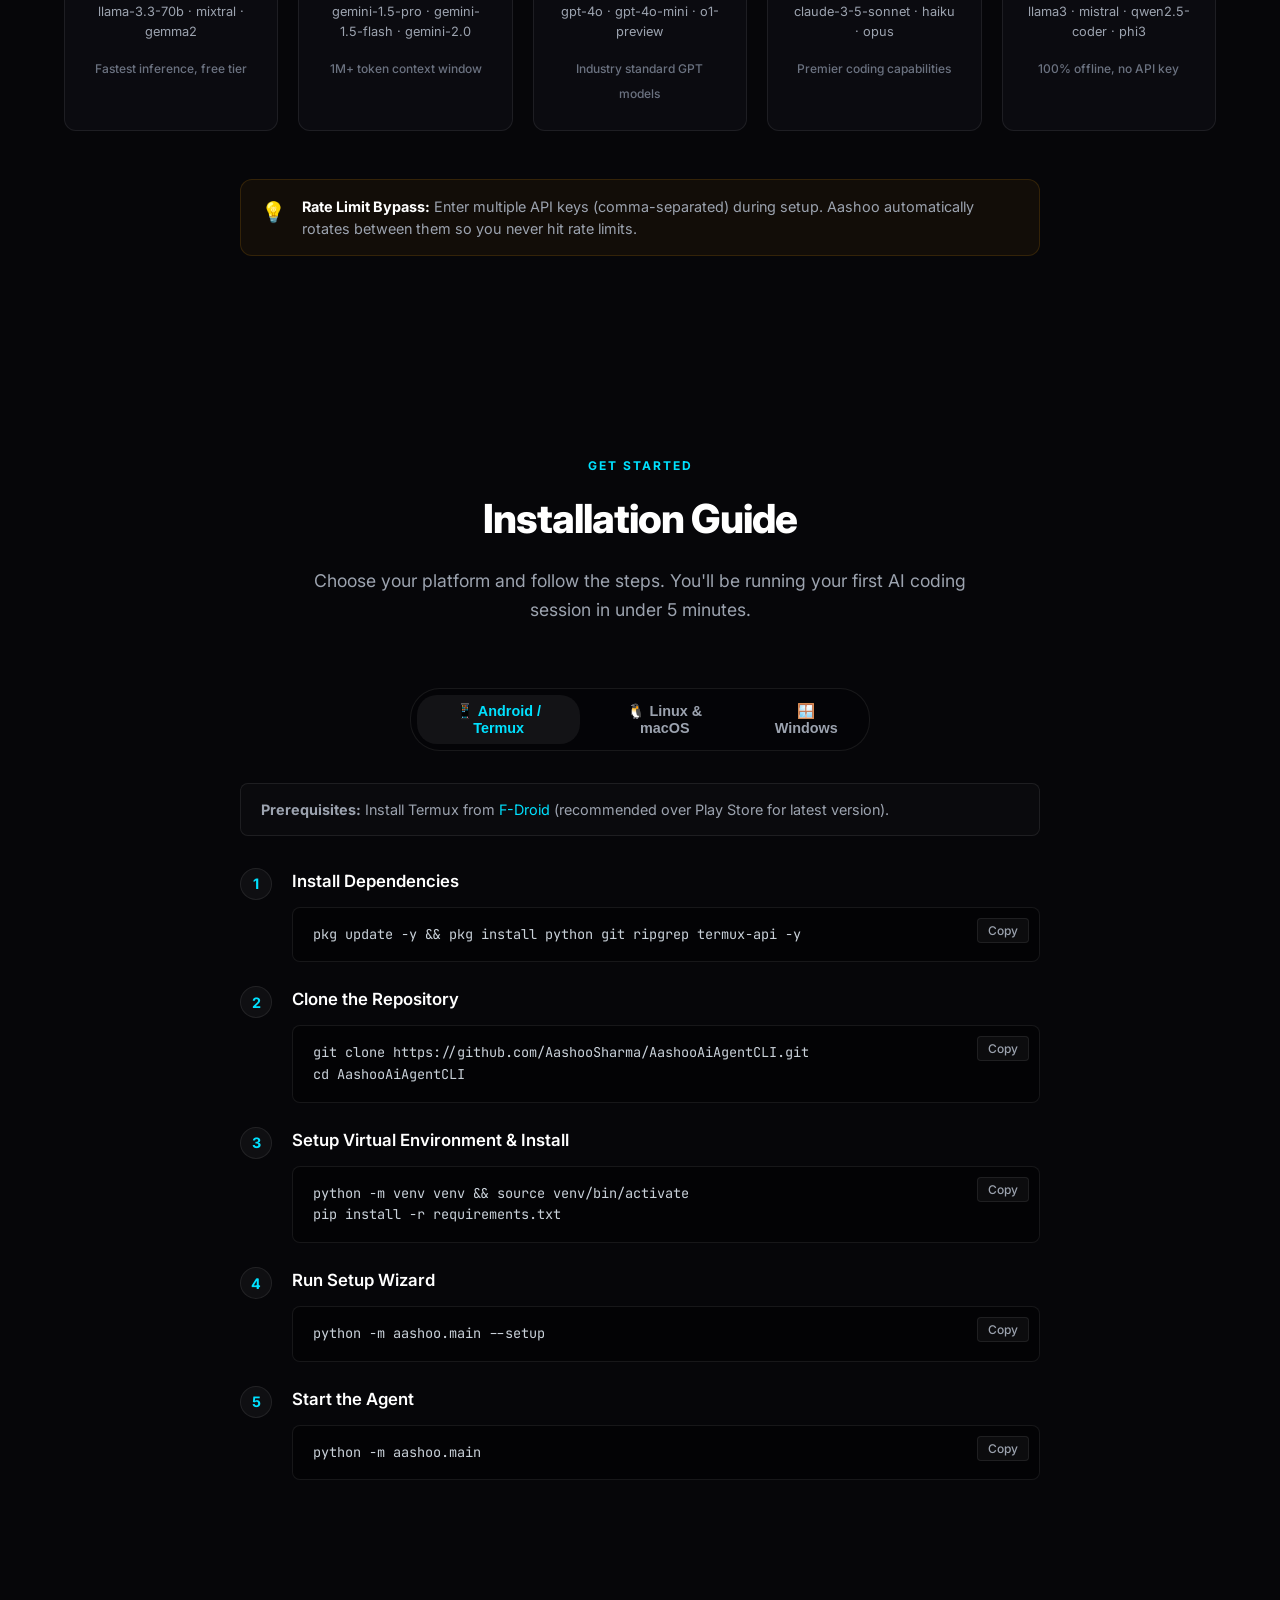
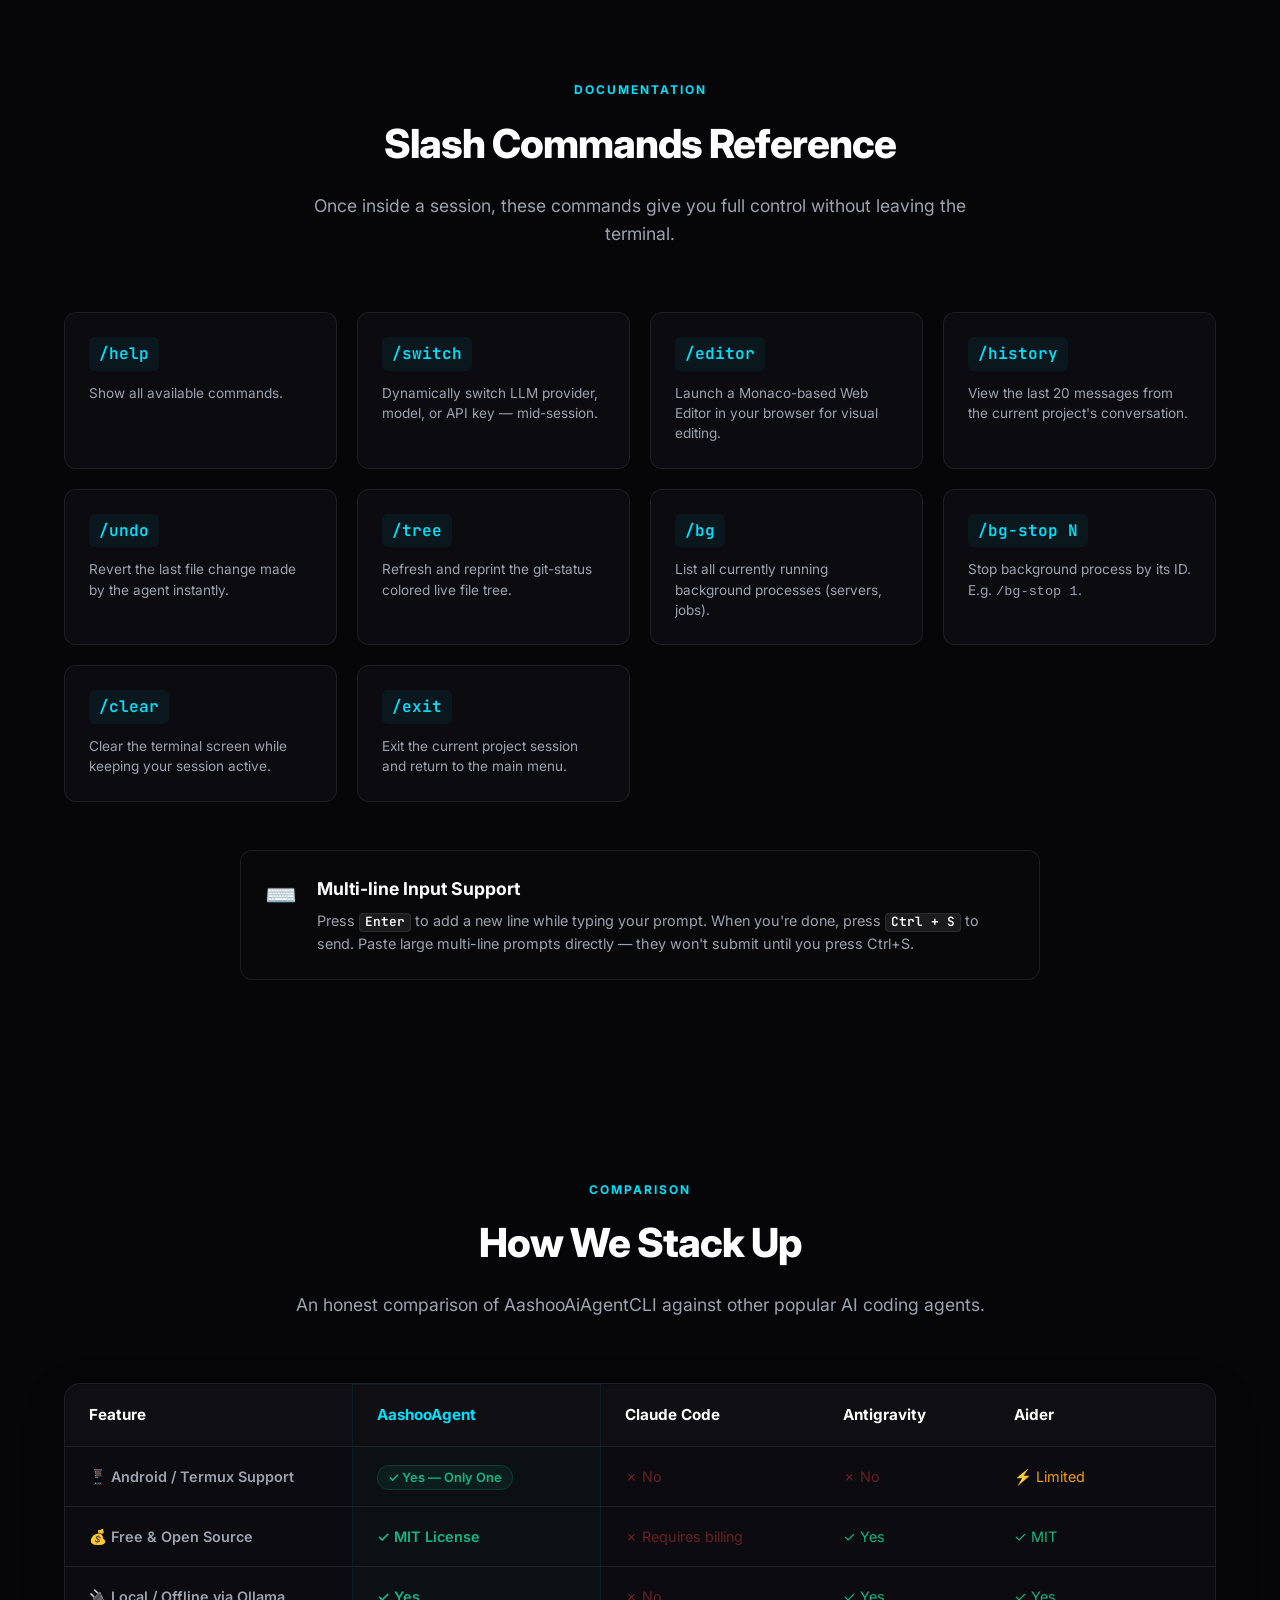
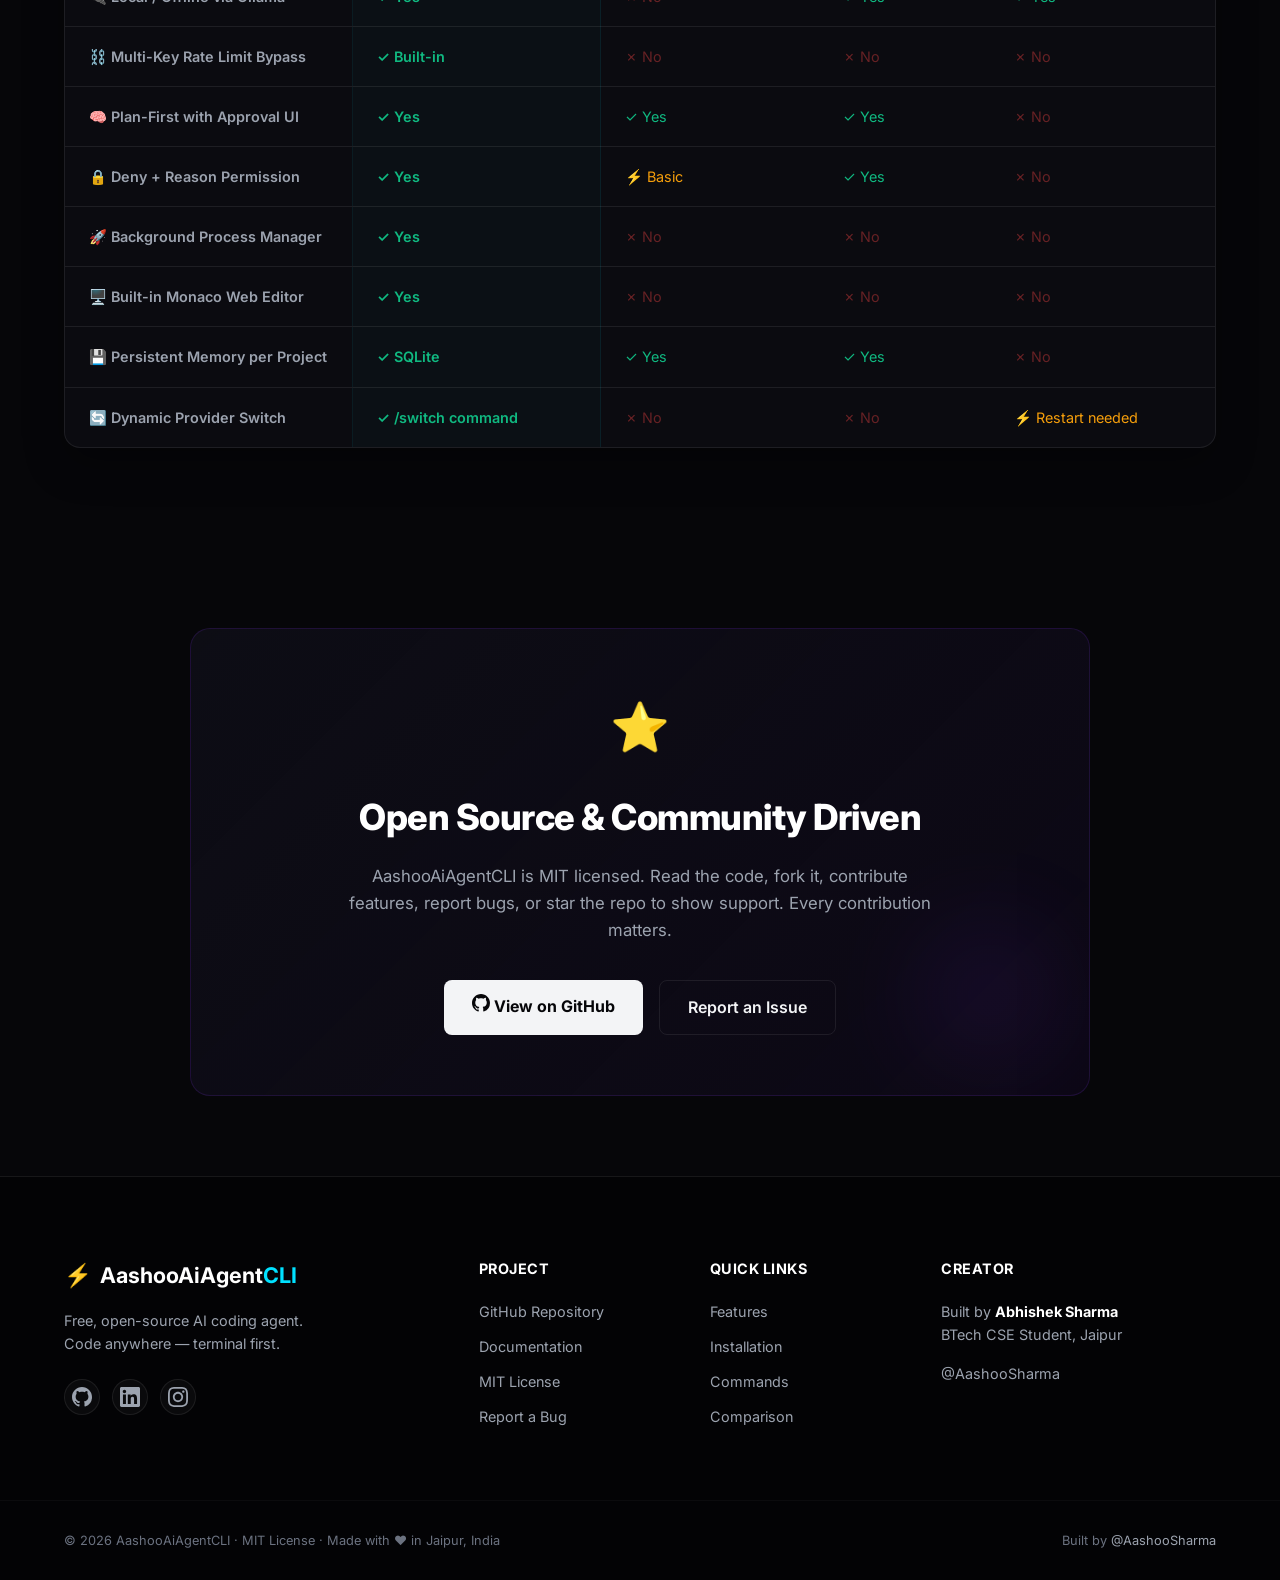
==== commit 8d3f0897: "feat: replace static platform installation guide with interactive terminal simulation logic" ====
--- a/index.html
+++ b/index.html
@@ -1,323 +1,792 @@
 <!DOCTYPE html>
 <html lang="en">
 <head>
-    <meta charset="UTF-8">
-    <meta name="viewport" content="width=device-width, initial-scale=1.0">
-    <title>AashooAiAgentCLI — Code Anywhere (Termux, PC, Server)</title>
-    <meta name="description" content="A lightweight, open-source AI Coding Agent CLI that runs anywhere. Full Termux support, plan-first workflow, smart permissions, and rate-limit bypass.">
-    <!-- Google Fonts -->
-    <link rel="preconnect" href="https://fonts.googleapis.com">
-    <link rel="preconnect" href="https://fonts.gstatic.com" crossorigin>
-    <link href="https://fonts.googleapis.com/css2?family=Outfit:wght@300;400;500;600;700;800&family=Space+Grotesk:wght@400;500;600;700&display=swap" rel="stylesheet">
-    <!-- Main Style sheet -->
-    <link rel="stylesheet" href="styles.css">
+  <meta charset="UTF-8" />
+  <meta name="viewport" content="width=device-width, initial-scale=1.0" />
+  <title>AashooAiAgentCLI — Open Source AI Coding Agent for Terminal</title>
+  <meta name="description" content="Free, open-source AI coding agent that runs in your terminal — on Android Termux, Linux, macOS & Windows. Plan-first workflow, smart permissions, git integration, multi-LLM support." />
+  <meta property="og:title" content="AashooAiAgentCLI — AI Coding Agent for Terminal" />
+  <meta property="og:description" content="The only AI coding agent that runs on Android Termux. Free, open-source, plan-first, permission-aware." />
+  <meta property="og:type" content="website" />
+  <link rel="preconnect" href="https://fonts.googleapis.com" />
+  <link rel="preconnect" href="https://fonts.gstatic.com" crossorigin />
+  <link href="https://fonts.googleapis.com/css2?family=Inter:wght@300;400;500;600;700;800;900&family=JetBrains+Mono:wght@400;500;600&display=swap" rel="stylesheet" />
+  <link rel="stylesheet" href="styles.css" />
 </head>
 <body>
 
-    <!-- Ambient background glows -->
-    <div class="glow-bg glow-1"></div>
-    <div class="glow-bg glow-2"></div>
-    <div class="glow-bg glow-3"></div>
-
-    <!-- Header Navigation -->
-    <header class="header">
-        <div class="container header-container">
-            <a href="#" class="logo-area">
-                <div class="logo-icon">🤖</div>
-                <span class="logo-text">Aashoo<span class="highlight">Agent</span></span>
-            </a>
-            <nav class="nav-links">
-                <a href="#features">Features</a>
-                <a href="#comparison">Comparison</a>
-                <a href="#install">Install</a>
-                <a href="https://github.com/sdbabhishek/AashooAiAgentCLI" target="_blank" class="github-nav-btn">
-                    <svg viewBox="0 0 16 16" width="16" height="16" fill="currentColor"><path d="M8 0C3.58 0 0 3.58 0 8c0 3.54 2.29 6.53 5.47 7.59.4.07.55-.17.55-.38 0-.19-.01-.82-.01-1.49-2.01.37-2.53-.49-2.69-.94-.09-.23-.48-.94-.82-1.13-.28-.15-.68-.52-.01-.53.63-.01 1.08.58 1.23.82.72 1.21 1.87.87 2.33.66.07-.52.28-.87.51-1.07-1.78-.2-3.64-.89-3.64-3.95 0-.87.31-1.59.82-2.15-.08-.2-.36-1.02.08-2.12 0 0 .67-.21 2.2.82.64-.18 1.32-.27 2-.27.68 0 1.36.09 2 .27 1.53-1.04 2.2-.82 2.2-.82.44 1.1.16 1.92.08 2.12.51.56.82 1.27.82 2.15 0 3.07-1.87 3.75-3.65 3.95.29.25.54.73.54 1.48 0 1.07-.01 1.93-.01 2.2 0 .21.15.46.55.38A8.013 8.013 0 0016 8c0-4.42-3.58-8-8-8z"></path></svg>
-                    GitHub
-                </a>
-            </nav>
-            <button class="mobile-menu-toggle" id="menuToggle" aria-label="Toggle Navigation Menu">
-                <span></span>
-                <span></span>
-                <span></span>
-            </button>
-        </div>
-    </header>
-
-    <!-- Mobile Drawer Menu -->
-    <div class="mobile-drawer" id="mobileDrawer">
-        <a href="#features" class="drawer-link">Features</a>
-        <a href="#comparison" class="drawer-link">Comparison</a>
-        <a href="#install" class="drawer-link">Install</a>
-        <a href="https://github.com/sdbabhishek/AashooAiAgentCLI" target="_blank" class="drawer-link github-drawer-link">
-            <svg viewBox="0 0 16 16" width="18" height="18" fill="currentColor"><path d="M8 0C3.58 0 0 3.58 0 8c0 3.54 2.29 6.53 5.47 7.59.4.07.55-.17.55-.38 0-.19-.01-.82-.01-1.49-2.01.37-2.53-.49-2.69-.94-.09-.23-.48-.94-.82-1.13-.28-.15-.68-.52-.01-.53.63-.01 1.08.58 1.23.82.72 1.21 1.87.87 2.33.66.07-.52.28-.87.51-1.07-1.78-.2-3.64-.89-3.64-3.95 0-.87.31-1.59.82-2.15-.08-.2-.36-1.02.08-2.12 0 0 .67-.21 2.2.82.64-.18 1.32-.27 2-.27.68 0 1.36.09 2 .27 1.53-1.04 2.2-.82 2.2-.82.44 1.1.16 1.92.08 2.12.51.56.82 1.27.82 2.15 0 3.07-1.87 3.75-3.65 3.95.29.25.54.73.54 1.48 0 1.07-.01 1.93-.01 2.2 0 .21.15.46.55.38A8.013 8.013 0 0016 8c0-4.42-3.58-8-8-8z"></path></svg>
-            GitHub Repository
+  <!-- Background canvas effects -->
+  <div class="bg-grid"></div>
+  <div class="glow-orb orb-1"></div>
+  <div class="glow-orb orb-2"></div>
+  <div class="glow-orb orb-3"></div>
+
+  <!-- ═══════════════════════════════════════════════
+       HEADER
+  ═══════════════════════════════════════════════ -->
+  <header class="site-header" id="siteHeader">
+    <div class="container nav-container">
+      <a href="#" class="nav-brand">
+        <span class="brand-icon">⚡</span>
+        <span class="brand-name">AashooAiAgent<span class="brand-accent">CLI</span></span>
+        <span class="brand-badge">Open Source</span>
+      </a>
+
+      <nav class="nav-menu" id="navMenu">
+        <a href="#features" class="nav-link">Features</a>
+        <a href="#how-it-works" class="nav-link">How It Works</a>
+        <a href="#install" class="nav-link">Installation</a>
+        <a href="#commands" class="nav-link">Commands</a>
+        <a href="#comparison" class="nav-link">Compare</a>
+        <a href="https://github.com/AashooSharma/AashooAiAgentCLI" target="_blank" rel="noopener" class="nav-cta">
+          <svg width="16" height="16" viewBox="0 0 16 16" fill="currentColor"><path d="M8 0C3.58 0 0 3.58 0 8c0 3.54 2.29 6.53 5.47 7.59.4.07.55-.17.55-.38 0-.19-.01-.82-.01-1.49-2.01.37-2.53-.49-2.69-.94-.09-.23-.48-.94-.82-1.13-.28-.15-.68-.52-.01-.53.63-.01 1.08.58 1.23.82.72 1.21 1.87.87 2.33.66.07-.52.28-.87.51-1.07-1.78-.2-3.64-.89-3.64-3.95 0-.87.31-1.59.82-2.15-.08-.2-.36-1.02.08-2.12 0 0 .67-.21 2.2.82.64-.18 1.32-.27 2-.27.68 0 1.36.09 2 .27 1.53-1.04 2.2-.82 2.2-.82.44 1.1.16 1.92.08 2.12.51.56.82 1.27.82 2.15 0 3.07-1.87 3.75-3.65 3.95.29.25.54.73.54 1.48 0 1.07-.01 1.93-.01 2.2 0 .21.15.46.55.38A8.013 8.013 0 0016 8c0-4.42-3.58-8-8-8z"/></svg>
+          Star on GitHub
         </a>
-    </div>
-
-    <!-- Hero Section -->
-    <section class="hero-section section">
-        <div class="container hero-container fade-in">
-            <div class="termux-badge">
-                <span class="pulse-dot"></span>
-                📱 Optimized for Android / Termux (No Root Needed)
-            </div>
-            
-            <h1 class="hero-title">
-                Code Karo Kahin Se Bhi <br>
-                <span class="accent-glow">— Android, PC, Server</span>
-            </h1>
-            
-            <p class="hero-tagline">
-                AashooAiAgentCLI is a lightweight, open-source AI coding assistant that runs directly in your terminal. With a plan-first workflow, rate-limit bypassing, and fine-grained permissions, it puts full agentic power right in your hands.
-            </p>
-
-            <!-- Command Clipboard Box -->
-            <div class="command-box">
-                <div class="command-header">
-                    <span class="dot red"></span>
-                    <span class="dot yellow"></span>
-                    <span class="dot green"></span>
-                    <span class="command-title">Terminal</span>
-                </div>
-                <div class="command-body">
-                    <span class="prompt-symbol">$</span>
-                    <code id="pipCommand">pip install aashoo-agent</code>
-                    <button class="copy-btn" id="copyBtn" aria-label="Copy installation command">
-                        <span class="copy-icon-txt">Copy</span>
-                        <span class="success-icon-txt" style="display: none;">Copied!</span>
-                    </button>
-                </div>
-            </div>
-
-            <!-- CTA Buttons -->
-            <div class="hero-ctas">
-                <a href="#install" class="btn btn-primary">Get Started Now</a>
-                <a href="https://github.com/sdbabhishek/AashooAiAgentCLI" target="_blank" class="btn btn-secondary">
-                    <svg viewBox="0 0 16 16" width="18" height="18" fill="currentColor" style="margin-right: 8px;"><path d="M8 0C3.58 0 0 3.58 0 8c0 3.54 2.29 6.53 5.47 7.59.4.07.55-.17.55-.38 0-.19-.01-.82-.01-1.49-2.01.37-2.53-.49-2.69-.94-.09-.23-.48-.94-.82-1.13-.28-.15-.68-.52-.01-.53.63-.01 1.08.58 1.23.82.72 1.21 1.87.87 2.33.66.07-.52.28-.87.51-1.07-1.78-.2-3.64-.89-3.64-3.95 0-.87.31-1.59.82-2.15-.08-.2-.36-1.02.08-2.12 0 0 .67-.21 2.2.82.64-.18 1.32-.27 2-.27.68 0 1.36.09 2 .27 1.53-1.04 2.2-.82 2.2-.82.44 1.1.16 1.92.08 2.12.51.56.82 1.27.82 2.15 0 3.07-1.87 3.75-3.65 3.95.29.25.54.73.54 1.48 0 1.07-.01 1.93-.01 2.2 0 .21.15.46.55.38A8.013 8.013 0 0016 8c0-4.42-3.58-8-8-8z"></path></svg>
-                    Explore on GitHub
-                </a>
-            </div>
-        </div>
-    </section>
-
-    <!-- Features Grid Section -->
-    <section id="features" class="features-section section">
-        <div class="container">
-            <div class="section-header fade-in">
-                <span class="sub-title">CORE ADVANTAGES</span>
-                <h2 class="section-title">Packed with Agentic Capabilities</h2>
-                <p class="section-desc">Designed to be extremely lightweight, lightning fast, and highly secure. Everything a modern developer needs to automate code modifications.</p>
-            </div>
-
-            <div class="features-grid">
-                <!-- Card 1: Android USP -->
-                <div class="feature-card mobile-usp fade-in">
-                    <div class="feature-badge-highlight">USP Highlight</div>
-                    <div class="feature-icon">📱</div>
-                    <h3>Termux & Android Native</h3>
-                    <p>Write, test, and run code directly on your Android phone via Termux. Lightweight, optimized for arm64/mobile devices, and doesn't require any server-side computing resources.</p>
-                </div>
-                
-                <!-- Card 2: Open Source -->
-                <div class="feature-card fade-in">
-                    <div class="feature-icon">💸</div>
-                    <h3>100% Free & Open Source</h3>
-                    <p>Licensed under the permissive MIT License. No subscription fees, no premium tiers, no usage caps, and absolutely no telemetry or cloud logging. You own your code.</p>
-                </div>
-
-                <!-- Card 3: Plan-First Approach -->
-                <div class="feature-card fade-in">
-                    <div class="feature-icon">🧠</div>
-                    <h3>Plan-First Reasoning</h3>
-                    <p>For complex modifications, the agent creates a step-by-step implementation plan. Review, customize, or suggest alternative designs before the agent executes code.</p>
-                </div>
-
-                <!-- Card 4: Smart Permissions -->
-                <div class="feature-card fade-in">
-                    <div class="feature-icon">🔒</div>
-                    <h3>Permission Control System</h3>
-                    <p>Total transparency. The agent explicitly requests permission for modifying files, calling external APIs, or executing shell processes. You can Allow, Deny, or specify Deny+Reason.</p>
-                </div>
-
-                <!-- Card 5: Git Aware colored tree -->
-                <div class="feature-card fade-in">
-                    <div class="feature-icon">🔄</div>
-                    <h3>Git-Status colored File Tree</h3>
-                    <p>Features a real-time, git-aware visual file tree that updates instantly as files are modified. Green for additions, yellow for edits, and red for deletions.</p>
-                </div>
-
-                <!-- Card 6: Multi-LLM Rate Limit Bypass -->
-                <div class="feature-card fade-in">
-                    <div class="feature-icon">⛓️</div>
-                    <h3>Multi-LLM & Key Rotating</h3>
-                    <p>Supports Google Gemini, Groq, Anthropic Claude, OpenAI, and local Ollama. Input multiple API keys per provider to automatically bypass rate limits dynamically.</p>
-                </div>
-            </div>
-        </div>
-    </section>
-
-    <!-- Comparison Table Section -->
-    <section id="comparison" class="comparison-section section">
-        <div class="container">
-            <div class="section-header fade-in">
-                <span class="sub-title">BENCHMARK</span>
-                <h2 class="section-title">AashooAgent vs Competitors</h2>
-                <p class="section-desc">Why developers choose AashooAiAgentCLI for local and mobile-first software development.</p>
-            </div>
-
-            <div class="table-container fade-in">
-                <table class="comparison-table">
-                    <thead>
-                        <tr>
-                            <th>Capabilities</th>
-                            <th class="highlight-col">AashooAgent</th>
-                            <th>Claude Code</th>
-                            <th>Antigravity</th>
-                            <th>OpenCode</th>
-                        </tr>
-                    </thead>
-                    <tbody>
-                        <tr>
-                            <td class="feature-name">📱 Native Android/Termux support</td>
-                            <td class="check highlight-col">✅ Yes (USP)</td>
-                            <td class="cross">❌ No</td>
-                            <td class="cross">❌ No</td>
-                            <td class="cross">❌ No</td>
-                        </tr>
-                        <tr>
-                            <td class="feature-name">💸 100% Free & Open Source</td>
-                            <td class="check highlight-col">✅ Yes (MIT)</td>
-                            <td class="cross">❌ No (Billing required)</td>
-                            <td class="check">✅ Yes</td>
-                            <td class="check">✅ Yes</td>
-                        </tr>
-                        <tr>
-                            <td class="feature-name">⚡ Multi-LLM API Key Rotation</td>
-                            <td class="check highlight-col">✅ Yes</td>
-                            <td class="cross">❌ No</td>
-                            <td class="cross">❌ No</td>
-                            <td class="cross">❌ No</td>
-                        </tr>
-                        <tr>
-                            <td class="feature-name">🧠 Plan-First workflow validation</td>
-                            <td class="check highlight-col">✅ Yes</td>
-                            <td class="check">✅ Yes</td>
-                            <td class="check">✅ Yes</td>
-                            <td class="cross">❌ No</td>
-                        </tr>
-                        <tr>
-                            <td class="feature-name">🔌 Local Ollama Offline Mode</td>
-                            <td class="check highlight-col">✅ Yes</td>
-                            <td class="cross">❌ No</td>
-                            <td class="check">✅ Yes</td>
-                            <td class="check">✅ Yes</td>
-                        </tr>
-                        <tr>
-                            <td class="feature-name">🖥️ Built-in Monaco Web Editor</td>
-                            <td class="check highlight-col">✅ Yes</td>
-                            <td class="cross">❌ No</td>
-                            <td class="cross">❌ No</td>
-                            <td class="cross">❌ No</td>
-                        </tr>
-                    </tbody>
-                </table>
-            </div>
-        </div>
-    </section>
-
-    <!-- Installation Steps Section -->
-    <section id="install" class="install-section section">
-        <div class="container">
-            <div class="section-header fade-in">
-                <span class="sub-title">GETTING STARTED</span>
-                <h2 class="section-title">Install in 3 Simple Steps</h2>
-                <p class="section-desc">Get up and running in less than 2 minutes. Select your target environment below.</p>
-            </div>
-
-            <!-- Platform Tab Buttons -->
-            <div class="platform-tabs-container fade-in">
-                <div class="platform-tabs">
-                    <button class="tab-btn active" data-platform="termux">
-                        <span class="tab-icon">📱</span> Android / Termux
-                    </button>
-                    <button class="tab-btn" data-platform="unix">
-                        <span class="tab-icon">🐧</span> Linux & macOS
-                    </button>
-                    <button class="tab-btn" data-platform="windows">
-                        <span class="tab-icon">🪟</span> Windows PowerShell
-                    </button>
-                </div>
-            </div>
-
-            <!-- Steps Grid -->
-            <div class="steps-container fade-in">
-                <!-- Step 1 -->
-                <div class="step-card">
-                    <div class="step-number">01</div>
-                    <div class="step-content">
-                        <h3>Prepare Environment</h3>
-                        <p class="step-instructions">Ensure you have Python 3.9+ and git installed. Run the command block to update packages and set up dependencies.</p>
-                        
-                        <div class="code-block-wrapper">
-                            <pre><code class="lang-shell" id="codeStep1"># Termux dependencies
-pkg update -y && pkg install python git ripgrep termux-api -y
-python -m venv venv && source venv/bin/activate</code></pre>
-                            <button class="code-copy-btn" onclick="copyCode('codeStep1', this)" aria-label="Copy code block">Copy</button>
-                        </div>
-                    </div>
-                </div>
-
-                <!-- Step 2 -->
-                <div class="step-card">
-                    <div class="step-number">02</div>
-                    <div class="step-content">
-                        <h3>Install Package & Configure</h3>
-                        <p class="step-instructions">Install AashooAgent from PyPI and run the interactive configuration wizard to configure models and set up API keys.</p>
-                        
-                        <div class="code-block-wrapper">
-                            <pre><code class="lang-shell" id="codeStep2">pip install aashoo-agent
-python -m aashoo.main --setup</code></pre>
-                            <button class="code-copy-btn" onclick="copyCode('codeStep2', this)" aria-label="Copy code block">Copy</button>
-                        </div>
-                    </div>
-                </div>
-
-                <!-- Step 3 -->
-                <div class="step-card">
-                    <div class="step-number">03</div>
-                    <div class="step-content">
-                        <h3>Start Coding!</h3>
-                        <p class="step-instructions">Open your project directory and boot up the interactive multi-line terminal session with your agent.</p>
-                        
-                        <div class="code-block-wrapper">
-                            <pre><code class="lang-shell" id="codeStep3">python -m aashoo.main</code></pre>
-                            <button class="code-copy-btn" onclick="copyCode('codeStep3', this)" aria-label="Copy code block">Copy</button>
-                        </div>
-                    </div>
-                </div>
-            </div>
-        </div>
-    </section>
-
-    <!-- Footer -->
-    <footer class="footer">
-        <div class="container footer-container">
-            <div class="footer-left">
-                <span class="footer-logo">🤖 Aashoo<span class="highlight">Agent</span></span>
-                <p class="footer-credit">Designed and developed with ⚡ by <span class="author-name">Abhishek (Aashoo)</span>, a BTech CSE student based in Jaipur, India.</p>
-            </div>
-            <div class="footer-right">
-                <a href="https://github.com/sdbabhishek/AashooAiAgentCLI" target="_blank">GitHub</a>
-                <a href="https://pypi.org/project/aashoo-agent/" target="_blank">PyPI Package</a>
-                <a href="https://github.com/sdbabhishek/AashooAiAgentCLI/blob/main/LICENSE" target="_blank">MIT License</a>
-            </div>
-        </div>
-        <div class="footer-bottom">
-            <p>&copy; 2026 AashooSharma. All rights reserved. Open source under the MIT License.</p>
-        </div>
-    </footer>
-
-    <!-- Main JavaScript sheet -->
-    <script src="script.js"></script>
+      </nav>
+
+      <button class="hamburger" id="hamburger" aria-label="Open menu">
+        <span></span><span></span><span></span>
+      </button>
+    </div>
+  </header>
+
+  <!-- Mobile Nav -->
+  <div class="mobile-nav" id="mobileNav">
+    <div class="mobile-nav-inner">
+      <a href="#features" class="mobile-nav-link">Features</a>
+      <a href="#how-it-works" class="mobile-nav-link">How It Works</a>
+      <a href="#install" class="mobile-nav-link">Installation</a>
+      <a href="#commands" class="mobile-nav-link">Commands</a>
+      <a href="#comparison" class="mobile-nav-link">Compare</a>
+      <a href="https://github.com/AashooSharma/AashooAiAgentCLI" target="_blank" rel="noopener" class="mobile-nav-link github-link">
+        ⭐ Star on GitHub
+      </a>
+    </div>
+  </div>
+
+  <!-- ═══════════════════════════════════════════════
+       HERO SECTION
+  ═══════════════════════════════════════════════ -->
+  <section class="hero" id="home">
+    <div class="container">
+      <div class="hero-content reveal">
+
+        <!-- Termux badge — USP -->
+        <div class="hero-badge">
+          <span class="badge-dot"></span>
+          <span>World's First AI Agent for Android Termux</span>
+        </div>
+
+        <h1 class="hero-heading">
+          Code Anywhere.<br />
+          <span class="gradient-text">Android. PC. Server.</span>
+        </h1>
+
+        <p class="hero-subheading">
+          AashooAiAgentCLI is a free, open-source AI coding agent that runs directly in your terminal —
+          on any device, any OS. It reads your code, writes files, runs commands,
+          and searches the web, all with your full permission and control.
+        </p>
+
+        <!-- Platform pills -->
+        <div class="platform-pills" id="heroPills">
+          <span class="pill pill-highlight" data-os="termux" style="cursor: pointer;">📱 Android / Termux</span>
+          <span class="pill" data-os="linux" style="cursor: pointer;">🐧 Linux</span>
+          <span class="pill" data-os="macos" style="cursor: pointer;">🍎 macOS</span>
+          <span class="pill" data-os="windows" style="cursor: pointer;">🪟 Windows</span>
+        </div>
+
+        <!-- Hero terminal -->
+        <div class="hero-terminal">
+          <div class="terminal-bar">
+            <span class="tb-dot r"></span>
+            <span class="tb-dot y"></span>
+            <span class="tb-dot g"></span>
+            <span class="tb-title" id="terminalTitle">bash — AashooAiAgentCLI</span>
+          </div>
+          <div class="terminal-body" id="terminalBody">
+            <!-- Simulated terminal lines are rendered dynamically via script.js -->
+          </div>
+        </div>
+
+        <div class="hero-actions">
+          <a href="#install" class="btn-primary">Get Started Free →</a>
+          <a href="https://github.com/AashooSharma/AashooAiAgentCLI" target="_blank" class="btn-outline">
+            <svg width="18" height="18" viewBox="0 0 16 16" fill="currentColor"><path d="M8 0C3.58 0 0 3.58 0 8c0 3.54 2.29 6.53 5.47 7.59.4.07.55-.17.55-.38 0-.19-.01-.82-.01-1.49-2.01.37-2.53-.49-2.69-.94-.09-.23-.48-.94-.82-1.13-.28-.15-.68-.52-.01-.53.63-.01 1.08.58 1.23.82.72 1.21 1.87.87 2.33.66.07-.52.28-.87.51-1.07-1.78-.2-3.64-.89-3.64-3.95 0-.87.31-1.59.82-2.15-.08-.2-.36-1.02.08-2.12 0 0 .67-.21 2.2.82.64-.18 1.32-.27 2-.27.68 0 1.36.09 2 .27 1.53-1.04 2.2-.82 2.2-.82.44 1.1.16 1.92.08 2.12.51.56.82 1.27.82 2.15 0 3.07-1.87 3.75-3.65 3.95.29.25.54.73.54 1.48 0 1.07-.01 1.93-.01 2.2 0 .21.15.46.55.38A8.013 8.013 0 0016 8c0-4.42-3.58-8-8-8z"/></svg>
+            View on GitHub
+          </a>
+        </div>
+
+        <div class="hero-meta">
+          <span>⚡ MIT License</span>
+          <span class="sep">·</span>
+          <span>🆓 Free Forever</span>
+          <span class="sep">·</span>
+          <span>🐍 Python 3.9+</span>
+          <span class="sep">·</span>
+          <span>🔒 No Data Sent to Servers</span>
+        </div>
+
+      </div>
+    </div>
+  </section>
+
+  <!-- ═══════════════════════════════════════════════
+       STATS BAR
+  ═══════════════════════════════════════════════ -->
+  <section class="stats-bar">
+    <div class="container stats-grid">
+      <div class="stat-item">
+        <span class="stat-number">5</span>
+        <span class="stat-label">LLM Providers</span>
+      </div>
+      <div class="stat-item">
+        <span class="stat-number">19</span>
+        <span class="stat-label">Built-in Tools</span>
+      </div>
+      <div class="stat-item">
+        <span class="stat-number">100%</span>
+        <span class="stat-label">Open Source</span>
+      </div>
+      <div class="stat-item">
+        <span class="stat-number">0</span>
+        <span class="stat-label">Telemetry / Tracking</span>
+      </div>
+      <div class="stat-item">
+        <span class="stat-number">#1</span>
+        <span class="stat-label">Agent with Termux Support</span>
+      </div>
+    </div>
+  </section>
+
+  <!-- ═══════════════════════════════════════════════
+       FEATURES SECTION
+  ═══════════════════════════════════════════════ -->
+  <section class="section features-section" id="features">
+    <div class="container">
+      <div class="section-label reveal">WHAT MAKES IT DIFFERENT</div>
+      <h2 class="section-title reveal">Built for Developers Who Code Everywhere</h2>
+      <p class="section-subtitle reveal">
+        Not another cloud agent. AashooAiAgentCLI runs entirely on your device, respects your
+        workflow, and gives you full control over every action it takes.
+      </p>
+
+      <div class="features-grid">
+
+        <!-- USP Card -->
+        <div class="feature-card usp-card reveal">
+          <div class="usp-label">UNIQUE TO AASHOO</div>
+          <div class="feature-icon-lg">📱</div>
+          <h3>Native Android & Termux Support</h3>
+          <p>The only AI coding agent that works natively on Android via Termux — no root required, no server needed. Code on your phone during commute, then continue on your laptop. Same project, same memory.</p>
+          <div class="feature-tags">
+            <span>arm64 optimized</span>
+            <span>No root needed</span>
+            <span>Works offline w/ Ollama</span>
+          </div>
+        </div>
+
+        <div class="feature-card reveal">
+          <div class="feature-icon">🧠</div>
+          <h3>Plan-First Approach</h3>
+          <p>Before touching a single file, the agent presents you a detailed step-by-step plan. Review it, edit it, or redirect it — then approve for execution. No surprises.</p>
+        </div>
+
+        <div class="feature-card reveal">
+          <div class="feature-icon">🔒</div>
+          <h3>Smart Permission System</h3>
+          <p>Every high-risk action (modifying files, running shell commands) needs your go-ahead. Choose Allow, Always Allow, Deny, or Deny with a reason that teaches the agent an alternative approach.</p>
+        </div>
+
+        <div class="feature-card reveal">
+          <div class="feature-icon">⛓️</div>
+          <h3>Multi-LLM & Key Rotation</h3>
+          <p>Connect Groq, Google Gemini, OpenAI, Anthropic Claude, or local Ollama. Add multiple API keys per provider — Aashoo auto-rotates them to bypass rate limits seamlessly.</p>
+        </div>
+
+        <div class="feature-card reveal">
+          <div class="feature-icon">🔄</div>
+          <h3>Git-Aware File Tree</h3>
+          <p>See your project's live git-status colored file tree — green for new files, yellow for changes, red for deletions. Refreshes automatically after every agent action.</p>
+        </div>
+
+        <div class="feature-card reveal">
+          <div class="feature-icon">🚀</div>
+          <h3>Background Process Manager</h3>
+          <p>Start Flask, Django, Node.js, or any server in the background without blocking your terminal. Check logs, list processes, and stop them — all within the agent session.</p>
+        </div>
+
+        <div class="feature-card reveal">
+          <div class="feature-icon">💾</div>
+          <h3>Persistent Memory Per Project</h3>
+          <p>Conversation history, your always-allow tool preferences, and agent notes are saved per project in a local SQLite database. Pick up exactly where you left off.</p>
+        </div>
+
+        <div class="feature-card reveal">
+          <div class="feature-icon">🌐</div>
+          <h3>Built-in Web Search</h3>
+          <p>The agent can search the web using DuckDuckGo without any API key to fetch documentation, error solutions, or library references on the fly.</p>
+        </div>
+
+        <div class="feature-card reveal">
+          <div class="feature-icon">🖥️</div>
+          <h3>Monaco Web Editor</h3>
+          <p>Launch a VS Code-quality Monaco editor in your browser straight from the terminal with <code>/editor</code>. Edit files visually, then let the agent continue from the same session.</p>
+        </div>
+
+      </div>
+    </div>
+  </section>
+
+  <!-- ═══════════════════════════════════════════════
+       HOW IT WORKS
+  ═══════════════════════════════════════════════ -->
+  <section class="section how-section" id="how-it-works">
+    <div class="container">
+      <div class="section-label reveal">WORKFLOW</div>
+      <h2 class="section-title reveal">How AashooAgent Works</h2>
+      <p class="section-subtitle reveal">A transparent, permission-based cycle that keeps you in control at every step.</p>
+
+      <div class="workflow-steps">
+        <div class="workflow-step reveal">
+          <div class="step-num">01</div>
+          <div class="step-body">
+            <h3>You Describe the Task</h3>
+            <p>Type your request in natural language. Use multiple lines freely — press <kbd>Enter</kbd> to add lines, <kbd>Ctrl+S</kbd> to send. Paste long prompts without issues.</p>
+          </div>
+        </div>
+        <div class="workflow-arrow">→</div>
+        <div class="workflow-step reveal">
+          <div class="step-num">02</div>
+          <div class="step-body">
+            <h3>Agent Creates a Plan</h3>
+            <p>For complex tasks, the agent generates a detailed markdown plan — files to create, steps to execute. You can approve, edit, or completely redirect it.</p>
+          </div>
+        </div>
+        <div class="workflow-arrow">→</div>
+        <div class="workflow-step reveal">
+          <div class="step-num">03</div>
+          <div class="step-body">
+            <h3>Permission-Gated Execution</h3>
+            <p>The agent executes step by step. For risky actions it asks permission. Low-risk reads run automatically. You are never surprised by unauthorized changes.</p>
+          </div>
+        </div>
+        <div class="workflow-arrow">→</div>
+        <div class="workflow-step reveal">
+          <div class="step-num">04</div>
+          <div class="step-body">
+            <h3>Remembers & Continues</h3>
+            <p>All conversations, your tool preferences, and agent notes are saved per-project. Open the project tomorrow and the agent picks up with full context.</p>
+          </div>
+        </div>
+      </div>
+
+      <!-- Permission system call-out -->
+      <div class="permission-demo reveal">
+        <div class="perm-header">
+          <span class="perm-icon">⚠️</span>
+          <span class="perm-title">Permission Required</span>
+        </div>
+        <div class="perm-body">
+          <div class="perm-tool">✏️ edit_file — <span class="perm-dim">{ "path": "app.py", "old_code": "...", "new_code": "..." }</span></div>
+          <div class="perm-options">
+            <span class="perm-opt allow">[A] Allow</span>
+            <span class="perm-opt always">[!] Always Allow</span>
+            <span class="perm-opt deny">[D] Deny</span>
+            <span class="perm-opt reason">[R] Deny + Reason</span>
+            <span class="perm-opt stop">[X] Stop Agent</span>
+          </div>
+        </div>
+        <p class="perm-note">Choose <strong>[R] Deny + Reason</strong> and the agent will read your reason and try a different approach automatically.</p>
+      </div>
+    </div>
+  </section>
+
+  <!-- ═══════════════════════════════════════════════
+       LLM PROVIDERS
+  ═══════════════════════════════════════════════ -->
+  <section class="section providers-section">
+    <div class="container">
+      <div class="section-label reveal">SUPPORTED MODELS</div>
+      <h2 class="section-title reveal">Connect Any LLM Provider</h2>
+      <p class="section-subtitle reveal">One agent, five providers. Switch mid-session with <code>/switch</code> — no restart needed.</p>
+
+      <div class="providers-grid">
+        <div class="provider-card reveal">
+          <div class="provider-logo">⚡</div>
+          <div class="provider-info">
+            <h4>Groq</h4>
+            <p>llama-3.3-70b · mixtral · gemma2</p>
+            <span class="provider-note">Fastest inference, free tier</span>
+          </div>
+        </div>
+        <div class="provider-card reveal">
+          <div class="provider-logo">🔷</div>
+          <div class="provider-info">
+            <h4>Google Gemini</h4>
+            <p>gemini-1.5-pro · gemini-1.5-flash · gemini-2.0</p>
+            <span class="provider-note">1M+ token context window</span>
+          </div>
+        </div>
+        <div class="provider-card reveal">
+          <div class="provider-logo">🤖</div>
+          <div class="provider-info">
+            <h4>OpenAI</h4>
+            <p>gpt-4o · gpt-4o-mini · o1-preview</p>
+            <span class="provider-note">Industry standard GPT models</span>
+          </div>
+        </div>
+        <div class="provider-card reveal">
+          <div class="provider-logo">🌀</div>
+          <div class="provider-info">
+            <h4>Anthropic Claude</h4>
+            <p>claude-3-5-sonnet · haiku · opus</p>
+            <span class="provider-note">Premier coding capabilities</span>
+          </div>
+        </div>
+        <div class="provider-card reveal">
+          <div class="provider-logo">🦙</div>
+          <div class="provider-info">
+            <h4>Ollama (Local)</h4>
+            <p>llama3 · mistral · qwen2.5-coder · phi3</p>
+            <span class="provider-note">100% offline, no API key</span>
+          </div>
+        </div>
+      </div>
+
+      <div class="rate-limit-note reveal">
+        <div class="rln-icon">💡</div>
+        <div class="rln-text">
+          <strong>Rate Limit Bypass:</strong> Enter multiple API keys (comma-separated) during setup. Aashoo automatically rotates between them so you never hit rate limits.
+        </div>
+      </div>
+    </div>
+  </section>
+
+  <!-- ═══════════════════════════════════════════════
+       INSTALLATION
+  ═══════════════════════════════════════════════ -->
+  <section class="section install-section" id="install">
+    <div class="container">
+      <div class="section-label reveal">GET STARTED</div>
+      <h2 class="section-title reveal">Installation Guide</h2>
+      <p class="section-subtitle reveal">Choose your platform and follow the steps. You'll be running your first AI coding session in under 5 minutes.</p>
+
+      <!-- Platform tabs -->
+      <div class="install-tabs reveal">
+        <button class="itab active" data-tab="termux">📱 Android / Termux</button>
+        <button class="itab" data-tab="linux">🐧 Linux & macOS</button>
+        <button class="itab" data-tab="windows">🪟 Windows</button>
+      </div>
+
+      <!-- Tab content -->
+      <div class="install-content" id="installContent">
+
+        <!-- TERMUX -->
+        <div class="install-panel active" data-panel="termux">
+          <div class="prereq-note">
+            <strong>Prerequisites:</strong> Install Termux from <a href="https://f-droid.org/packages/com.termux/" target="_blank">F-Droid</a> (recommended over Play Store for latest version).
+          </div>
+          <div class="install-steps">
+            <div class="install-step">
+              <div class="istep-num">1</div>
+              <div class="istep-body">
+                <h4>Install Dependencies</h4>
+                <div class="code-block">
+                  <pre id="t1">pkg update -y && pkg install python git ripgrep termux-api -y</pre>
+                  <button class="copy-code" onclick="copyEl('t1',this)">Copy</button>
+                </div>
+              </div>
+            </div>
+            <div class="install-step">
+              <div class="istep-num">2</div>
+              <div class="istep-body">
+                <h4>Clone the Repository</h4>
+                <div class="code-block">
+                  <pre id="t2">git clone https://github.com/AashooSharma/AashooAiAgentCLI.git
+cd AashooAiAgentCLI</pre>
+                  <button class="copy-code" onclick="copyEl('t2',this)">Copy</button>
+                </div>
+              </div>
+            </div>
+            <div class="install-step">
+              <div class="istep-num">3</div>
+              <div class="istep-body">
+                <h4>Setup Virtual Environment & Install</h4>
+                <div class="code-block">
+                  <pre id="t3">python -m venv venv && source venv/bin/activate
+pip install -r requirements.txt</pre>
+                  <button class="copy-code" onclick="copyEl('t3',this)">Copy</button>
+                </div>
+              </div>
+            </div>
+            <div class="install-step">
+              <div class="istep-num">4</div>
+              <div class="istep-body">
+                <h4>Run Setup Wizard</h4>
+                <div class="code-block">
+                  <pre id="t4">python -m aashoo.main --setup</pre>
+                  <button class="copy-code" onclick="copyEl('t4',this)">Copy</button>
+                </div>
+              </div>
+            </div>
+            <div class="install-step">
+              <div class="istep-num">5</div>
+              <div class="istep-body">
+                <h4>Start the Agent</h4>
+                <div class="code-block">
+                  <pre id="t5">python -m aashoo.main</pre>
+                  <button class="copy-code" onclick="copyEl('t5',this)">Copy</button>
+                </div>
+              </div>
+            </div>
+          </div>
+        </div>
+
+        <!-- LINUX -->
+        <div class="install-panel" data-panel="linux">
+          <div class="prereq-note">
+            <strong>Prerequisites:</strong> Python 3.9+, git, and optionally <a href="https://github.com/BurntSushi/ripgrep" target="_blank">ripgrep</a> for faster code search.
+          </div>
+          <div class="install-steps">
+            <div class="install-step">
+              <div class="istep-num">1</div>
+              <div class="istep-body">
+                <h4>Clone the Repository</h4>
+                <div class="code-block">
+                  <pre id="l1">git clone https://github.com/AashooSharma/AashooAiAgentCLI.git
+cd AashooAiAgentCLI</pre>
+                  <button class="copy-code" onclick="copyEl('l1',this)">Copy</button>
+                </div>
+              </div>
+            </div>
+            <div class="install-step">
+              <div class="istep-num">2</div>
+              <div class="istep-body">
+                <h4>Setup Virtual Environment & Install</h4>
+                <div class="code-block">
+                  <pre id="l2">python3 -m venv venv && source venv/bin/activate
+pip install -r requirements.txt</pre>
+                  <button class="copy-code" onclick="copyEl('l2',this)">Copy</button>
+                </div>
+              </div>
+            </div>
+            <div class="install-step">
+              <div class="istep-num">3</div>
+              <div class="istep-body">
+                <h4>Run Setup Wizard</h4>
+                <div class="code-block">
+                  <pre id="l3">python3 -m aashoo.main --setup</pre>
+                  <button class="copy-code" onclick="copyEl('l3',this)">Copy</button>
+                </div>
+              </div>
+            </div>
+            <div class="install-step">
+              <div class="istep-num">4</div>
+              <div class="istep-body">
+                <h4>Start the Agent</h4>
+                <div class="code-block">
+                  <pre id="l4">python3 -m aashoo.main</pre>
+                  <button class="copy-code" onclick="copyEl('l4',this)">Copy</button>
+                </div>
+              </div>
+            </div>
+          </div>
+        </div>
+
+        <!-- WINDOWS -->
+        <div class="install-panel" data-panel="windows">
+          <div class="prereq-note">
+            <strong>Prerequisites:</strong> Python 3.9+ from <a href="https://python.org" target="_blank">python.org</a>, git from <a href="https://git-scm.com" target="_blank">git-scm.com</a>. Run PowerShell as usual.
+          </div>
+          <div class="install-steps">
+            <div class="install-step">
+              <div class="istep-num">1</div>
+              <div class="istep-body">
+                <h4>Clone the Repository</h4>
+                <div class="code-block">
+                  <pre id="w1">git clone https://github.com/AashooSharma/AashooAiAgentCLI.git
+cd AashooAiAgentCLI</pre>
+                  <button class="copy-code" onclick="copyEl('w1',this)">Copy</button>
+                </div>
+              </div>
+            </div>
+            <div class="install-step">
+              <div class="istep-num">2</div>
+              <div class="istep-body">
+                <h4>Setup Virtual Environment & Install</h4>
+                <div class="code-block">
+                  <pre id="w2">python -m venv venv
+venv\Scripts\Activate.ps1
+pip install -r requirements.txt</pre>
+                  <button class="copy-code" onclick="copyEl('w2',this)">Copy</button>
+                </div>
+              </div>
+            </div>
+            <div class="install-step">
+              <div class="istep-num">3</div>
+              <div class="istep-body">
+                <h4>Run Setup Wizard</h4>
+                <div class="code-block">
+                  <pre id="w3">python -m aashoo.main --setup</pre>
+                  <button class="copy-code" onclick="copyEl('w3',this)">Copy</button>
+                </div>
+              </div>
+            </div>
+            <div class="install-step">
+              <div class="istep-num">4</div>
+              <div class="istep-body">
+                <h4>Start the Agent</h4>
+                <div class="code-block">
+                  <pre id="w4">python -m aashoo.main</pre>
+                  <button class="copy-code" onclick="copyEl('w4',this)">Copy</button>
+                </div>
+              </div>
+            </div>
+          </div>
+        </div>
+
+      </div><!-- /install-content -->
+    </div>
+  </section>
+
+  <!-- ═══════════════════════════════════════════════
+       COMMANDS / DOCUMENTATION
+  ═══════════════════════════════════════════════ -->
+  <section class="section commands-section" id="commands">
+    <div class="container">
+      <div class="section-label reveal">DOCUMENTATION</div>
+      <h2 class="section-title reveal">Slash Commands Reference</h2>
+      <p class="section-subtitle reveal">Once inside a session, these commands give you full control without leaving the terminal.</p>
+
+      <div class="commands-grid">
+        <div class="cmd-card reveal">
+          <code class="cmd-name">/help</code>
+          <p class="cmd-desc">Show all available commands.</p>
+        </div>
+        <div class="cmd-card reveal">
+          <code class="cmd-name">/switch</code>
+          <p class="cmd-desc">Dynamically switch LLM provider, model, or API key — mid-session.</p>
+        </div>
+        <div class="cmd-card reveal">
+          <code class="cmd-name">/editor</code>
+          <p class="cmd-desc">Launch a Monaco-based Web Editor in your browser for visual editing.</p>
+        </div>
+        <div class="cmd-card reveal">
+          <code class="cmd-name">/history</code>
+          <p class="cmd-desc">View the last 20 messages from the current project's conversation.</p>
+        </div>
+        <div class="cmd-card reveal">
+          <code class="cmd-name">/undo</code>
+          <p class="cmd-desc">Revert the last file change made by the agent instantly.</p>
+        </div>
+        <div class="cmd-card reveal">
+          <code class="cmd-name">/tree</code>
+          <p class="cmd-desc">Refresh and reprint the git-status colored live file tree.</p>
+        </div>
+        <div class="cmd-card reveal">
+          <code class="cmd-name">/bg</code>
+          <p class="cmd-desc">List all currently running background processes (servers, jobs).</p>
+        </div>
+        <div class="cmd-card reveal">
+          <code class="cmd-name">/bg-stop N</code>
+          <p class="cmd-desc">Stop background process by its ID. E.g. <code>/bg-stop 1</code>.</p>
+        </div>
+        <div class="cmd-card reveal">
+          <code class="cmd-name">/clear</code>
+          <p class="cmd-desc">Clear the terminal screen while keeping your session active.</p>
+        </div>
+        <div class="cmd-card reveal">
+          <code class="cmd-name">/exit</code>
+          <p class="cmd-desc">Exit the current project session and return to the main menu.</p>
+        </div>
+      </div>
+
+      <!-- Input tip -->
+      <div class="input-tip reveal">
+        <div class="tip-icon">⌨️</div>
+        <div class="tip-body">
+          <h4>Multi-line Input Support</h4>
+          <p>Press <kbd>Enter</kbd> to add a new line while typing your prompt. When you're done, press <kbd>Ctrl + S</kbd> to send. Paste large multi-line prompts directly — they won't submit until you press Ctrl+S.</p>
+        </div>
+      </div>
+    </div>
+  </section>
+
+  <!-- ═══════════════════════════════════════════════
+       COMPARISON TABLE
+  ═══════════════════════════════════════════════ -->
+  <section class="section comparison-section" id="comparison">
+    <div class="container">
+      <div class="section-label reveal">COMPARISON</div>
+      <h2 class="section-title reveal">How We Stack Up</h2>
+      <p class="section-subtitle reveal">An honest comparison of AashooAiAgentCLI against other popular AI coding agents.</p>
+
+      <div class="table-wrap reveal">
+        <table class="comp-table">
+          <thead>
+            <tr>
+              <th class="feat-col">Feature</th>
+              <th class="ours-col">AashooAgent</th>
+              <th>Claude Code</th>
+              <th>Antigravity</th>
+              <th>Aider</th>
+            </tr>
+          </thead>
+          <tbody>
+            <tr>
+              <td class="feat-name">📱 Android / Termux Support</td>
+              <td class="ours-col yes"><span class="badge-yes">✓ Yes — Only One</span></td>
+              <td class="no">✗ No</td>
+              <td class="no">✗ No</td>
+              <td class="partial">⚡ Limited</td>
+            </tr>
+            <tr>
+              <td class="feat-name">💰 Free & Open Source</td>
+              <td class="ours-col yes">✓ MIT License</td>
+              <td class="no">✗ Requires billing</td>
+              <td class="yes">✓ Yes</td>
+              <td class="yes">✓ MIT</td>
+            </tr>
+            <tr>
+              <td class="feat-name">🔌 Local / Offline via Ollama</td>
+              <td class="ours-col yes">✓ Yes</td>
+              <td class="no">✗ No</td>
+              <td class="yes">✓ Yes</td>
+              <td class="yes">✓ Yes</td>
+            </tr>
+            <tr>
+              <td class="feat-name">⛓️ Multi-Key Rate Limit Bypass</td>
+              <td class="ours-col yes">✓ Built-in</td>
+              <td class="no">✗ No</td>
+              <td class="no">✗ No</td>
+              <td class="no">✗ No</td>
+            </tr>
+            <tr>
+              <td class="feat-name">🧠 Plan-First with Approval UI</td>
+              <td class="ours-col yes">✓ Yes</td>
+              <td class="yes">✓ Yes</td>
+              <td class="yes">✓ Yes</td>
+              <td class="no">✗ No</td>
+            </tr>
+            <tr>
+              <td class="feat-name">🔒 Deny + Reason Permission</td>
+              <td class="ours-col yes">✓ Yes</td>
+              <td class="partial">⚡ Basic</td>
+              <td class="yes">✓ Yes</td>
+              <td class="no">✗ No</td>
+            </tr>
+            <tr>
+              <td class="feat-name">🚀 Background Process Manager</td>
+              <td class="ours-col yes">✓ Yes</td>
+              <td class="no">✗ No</td>
+              <td class="no">✗ No</td>
+              <td class="no">✗ No</td>
+            </tr>
+            <tr>
+              <td class="feat-name">🖥️ Built-in Monaco Web Editor</td>
+              <td class="ours-col yes">✓ Yes</td>
+              <td class="no">✗ No</td>
+              <td class="no">✗ No</td>
+              <td class="no">✗ No</td>
+            </tr>
+            <tr>
+              <td class="feat-name">💾 Persistent Memory per Project</td>
+              <td class="ours-col yes">✓ SQLite</td>
+              <td class="yes">✓ Yes</td>
+              <td class="yes">✓ Yes</td>
+              <td class="no">✗ No</td>
+            </tr>
+            <tr>
+              <td class="feat-name">🔄 Dynamic Provider Switch</td>
+              <td class="ours-col yes">✓ /switch command</td>
+              <td class="no">✗ No</td>
+              <td class="no">✗ No</td>
+              <td class="partial">⚡ Restart needed</td>
+            </tr>
+          </tbody>
+        </table>
+      </div>
+    </div>
+  </section>
+
+  <!-- ═══════════════════════════════════════════════
+       OPEN SOURCE CTA
+  ═══════════════════════════════════════════════ -->
+  <section class="cta-section">
+    <div class="container">
+      <div class="cta-box reveal">
+        <div class="cta-icon">⭐</div>
+        <h2>Open Source & Community Driven</h2>
+        <p>AashooAiAgentCLI is MIT licensed. Read the code, fork it, contribute features, report bugs, or star the repo to show support. Every contribution matters.</p>
+        <div class="cta-actions">
+          <a href="https://github.com/AashooSharma/AashooAiAgentCLI" target="_blank" rel="noopener" class="btn-primary">
+            <svg width="18" height="18" viewBox="0 0 16 16" fill="currentColor"><path d="M8 0C3.58 0 0 3.58 0 8c0 3.54 2.29 6.53 5.47 7.59.4.07.55-.17.55-.38 0-.19-.01-.82-.01-1.49-2.01.37-2.53-.49-2.69-.94-.09-.23-.48-.94-.82-1.13-.28-.15-.68-.52-.01-.53.63-.01 1.08.58 1.23.82.72 1.21 1.87.87 2.33.66.07-.52.28-.87.51-1.07-1.78-.2-3.64-.89-3.64-3.95 0-.87.31-1.59.82-2.15-.08-.2-.36-1.02.08-2.12 0 0 .67-.21 2.2.82.64-.18 1.32-.27 2-.27.68 0 1.36.09 2 .27 1.53-1.04 2.2-.82 2.2-.82.44 1.1.16 1.92.08 2.12.51.56.82 1.27.82 2.15 0 3.07-1.87 3.75-3.65 3.95.29.25.54.73.54 1.48 0 1.07-.01 1.93-.01 2.2 0 .21.15.46.55.38A8.013 8.013 0 0016 8c0-4.42-3.58-8-8-8z"/></svg>
+            View on GitHub
+          </a>
+          <a href="https://github.com/AashooSharma/AashooAiAgentCLI/issues" target="_blank" rel="noopener" class="btn-outline-light">Report an Issue</a>
+        </div>
+      </div>
+    </div>
+  </section>
+
+  <!-- ═══════════════════════════════════════════════
+       FOOTER
+  ═══════════════════════════════════════════════ -->
+  <footer class="site-footer">
+    <div class="container footer-inner">
+
+      <div class="footer-brand-col">
+        <div class="footer-brand">
+          <span class="brand-icon">⚡</span>
+          <span class="brand-name">AashooAiAgent<span class="brand-accent">CLI</span></span>
+        </div>
+        <p class="footer-tagline">Free, open-source AI coding agent.<br/>Code anywhere — terminal first.</p>
+        <div class="social-links">
+          <a href="https://github.com/AashooSharma" target="_blank" rel="noopener" class="social-link" title="GitHub @AashooSharma">
+            <svg width="20" height="20" viewBox="0 0 16 16" fill="currentColor"><path d="M8 0C3.58 0 0 3.58 0 8c0 3.54 2.29 6.53 5.47 7.59.4.07.55-.17.55-.38 0-.19-.01-.82-.01-1.49-2.01.37-2.53-.49-2.69-.94-.09-.23-.48-.94-.82-1.13-.28-.15-.68-.52-.01-.53.63-.01 1.08.58 1.23.82.72 1.21 1.87.87 2.33.66.07-.52.28-.87.51-1.07-1.78-.2-3.64-.89-3.64-3.95 0-.87.31-1.59.82-2.15-.08-.2-.36-1.02.08-2.12 0 0 .67-.21 2.2.82.64-.18 1.32-.27 2-.27.68 0 1.36.09 2 .27 1.53-1.04 2.2-.82 2.2-.82.44 1.1.16 1.92.08 2.12.51.56.82 1.27.82 2.15 0 3.07-1.87 3.75-3.65 3.95.29.25.54.73.54 1.48 0 1.07-.01 1.93-.01 2.2 0 .21.15.46.55.38A8.013 8.013 0 0016 8c0-4.42-3.58-8-8-8z"/></svg>
+          </a>
+          <a href="https://linkedin.com/in/AashooSharma" target="_blank" rel="noopener" class="social-link" title="LinkedIn @AashooSharma">
+            <svg width="20" height="20" viewBox="0 0 24 24" fill="currentColor"><path d="M20.447 20.452h-3.554v-5.569c0-1.328-.027-3.037-1.852-3.037-1.853 0-2.136 1.445-2.136 2.939v5.667H9.351V9h3.414v1.561h.046c.477-.9 1.637-1.85 3.37-1.85 3.601 0 4.267 2.37 4.267 5.455v6.286zM5.337 7.433c-1.144 0-2.063-.926-2.063-2.065 0-1.138.92-2.063 2.063-2.063 1.14 0 2.064.925 2.064 2.063 0 1.139-.925 2.065-2.064 2.065zm1.782 13.019H3.555V9h3.564v11.452zM22.225 0H1.771C.792 0 0 .774 0 1.729v20.542C0 23.227.792 24 1.771 24h20.451C23.2 24 24 23.227 24 22.271V1.729C24 .774 23.2 0 22.222 0h.003z"/></svg>
+          </a>
+          <a href="https://instagram.com/AashooSharma" target="_blank" rel="noopener" class="social-link" title="Instagram @AashooSharma">
+            <svg width="20" height="20" viewBox="0 0 24 24" fill="currentColor"><path d="M12 2.163c3.204 0 3.584.012 4.85.07 3.252.148 4.771 1.691 4.919 4.919.058 1.265.069 1.645.069 4.849 0 3.205-.012 3.584-.069 4.849-.149 3.225-1.664 4.771-4.919 4.919-1.266.058-1.644.07-4.85.07-3.204 0-3.584-.012-4.849-.07-3.26-.149-4.771-1.699-4.919-4.92-.058-1.265-.07-1.644-.07-4.849 0-3.204.013-3.583.07-4.849.149-3.227 1.664-4.771 4.919-4.919 1.266-.057 1.645-.069 4.849-.069zm0-2.163c-3.259 0-3.667.014-4.947.072-4.358.2-6.78 2.618-6.98 6.98-.059 1.281-.073 1.689-.073 4.948 0 3.259.014 3.668.072 4.948.2 4.358 2.618 6.78 6.98 6.98 1.281.058 1.689.072 4.948.072 3.259 0 3.668-.014 4.948-.072 4.354-.2 6.782-2.618 6.979-6.98.059-1.28.073-1.689.073-4.948 0-3.259-.014-3.667-.072-4.947-.196-4.354-2.617-6.78-6.979-6.98-1.281-.059-1.69-.073-4.949-.073zm0 5.838c-3.403 0-6.162 2.759-6.162 6.162s2.759 6.163 6.162 6.163 6.162-2.759 6.162-6.163c0-3.403-2.759-6.162-6.162-6.162zm0 10.162c-2.209 0-4-1.79-4-4 0-2.209 1.791-4 4-4s4 1.791 4 4c0 2.21-1.791 4-4 4zm6.406-11.845c-.796 0-1.441.645-1.441 1.44s.645 1.44 1.441 1.44c.795 0 1.439-.645 1.439-1.44s-.644-1.44-1.439-1.44z"/></svg>
+          </a>
+        </div>
+      </div>
+
+      <div class="footer-links-col">
+        <h5>Project</h5>
+        <a href="https://github.com/AashooSharma/AashooAiAgentCLI" target="_blank">GitHub Repository</a>
+        <a href="https://github.com/AashooSharma/AashooAiAgentCLI/blob/main/README.md" target="_blank">Documentation</a>
+        <a href="https://github.com/AashooSharma/AashooAiAgentCLI/blob/main/LICENSE" target="_blank">MIT License</a>
+        <a href="https://github.com/AashooSharma/AashooAiAgentCLI/issues" target="_blank">Report a Bug</a>
+      </div>
+
+      <div class="footer-links-col">
+        <h5>Quick Links</h5>
+        <a href="#features">Features</a>
+        <a href="#install">Installation</a>
+        <a href="#commands">Commands</a>
+        <a href="#comparison">Comparison</a>
+      </div>
+
+      <div class="footer-links-col">
+        <h5>Creator</h5>
+        <p class="creator-info">Built by <strong>Abhishek Sharma</strong><br/>BTech CSE Student, Jaipur</p>
+        <a href="https://github.com/AashooSharma" target="_blank">@AashooSharma</a>
+      </div>
+
+    </div>
+
+    <div class="footer-bottom">
+      <div class="container footer-bottom-inner">
+        <p>© 2026 AashooAiAgentCLI · MIT License · Made with ❤️ in Jaipur, India</p>
+        <p>Built by <a href="https://github.com/AashooSharma" target="_blank">@AashooSharma</a></p>
+      </div>
+    </div>
+  </footer>
+
+  <script src="script.js"></script>
 </body>
 </html>
--- a/styles.css
+++ b/styles.css
@@ -1,866 +1,1421 @@
-/* Design Variables */
+/* Modern Open Source Tool Landing Page Design System */
 :root {
-    --bg-color: #0d0d12;
-    --bg-card: rgba(20, 20, 28, 0.45);
-    --bg-card-hover: rgba(25, 25, 38, 0.7);
-    --border-color: rgba(255, 255, 255, 0.06);
-    --border-hover: rgba(0, 212, 255, 0.35);
-    --primary-color: #00d4ff;
-    --primary-hover: #00b8e6;
-    --primary-glow: rgba(0, 212, 255, 0.25);
-    --text-color: #f3f4f6;
-    --text-muted: #9ca3af;
-    --text-dark: #6b7280;
-    --success-color: #10b981;
-    --error-color: #ef4444;
-    --header-height: 80px;
-    --font-primary: 'Outfit', sans-serif;
-    --font-mono: 'Space Grotesk', sans-serif;
-    --transition-speed: 0.3s;
-}
-
-/* Base Styles */
+  --bg-color: #060609;
+  --bg-surface: #0b0b0f;
+  --bg-card: rgba(15, 15, 23, 0.6);
+  --border-color: rgba(255, 255, 255, 0.08);
+  --border-hover: rgba(0, 225, 255, 0.3);
+  --text-color: #f3f4f6;
+  --text-muted: #9ca3af;
+  --text-dark: #6b7280;
+  
+  /* Brand gradients & colors */
+  --primary: #00e1ff;
+  --primary-glow: rgba(0, 225, 255, 0.15);
+  --accent: #8833ff;
+  --accent-glow: rgba(136, 51, 255, 0.15);
+  --success: #10b981;
+  --error: #ef4444;
+  --warning: #f59e0b;
+  
+  --font-sans: 'Inter', -apple-system, BlinkMacSystemFont, "Segoe UI", Roboto, sans-serif;
+  --font-mono: 'JetBrains Mono', monospace;
+  
+  --transition: all 0.3s cubic-bezier(0.4, 0, 0.2, 1);
+  --header-height: 72px;
+}
+
+/* Global Reset & Base Styles */
 * {
-    margin: 0;
-    padding: 0;
-    box-sizing: border-box;
+  margin: 0;
+  padding: 0;
+  box-sizing: border-box;
 }
 
 html {
-    scroll-behavior: smooth;
-    font-size: 16px;
+  scroll-behavior: smooth;
+  font-size: 16px;
 }
 
 body {
-    background-color: var(--bg-color);
-    color: var(--text-color);
-    font-family: var(--font-primary);
-    line-height: 1.6;
-    overflow-x: hidden;
-    position: relative;
-}
-
-/* Ambient Ambient Glows in Background */
-.glow-bg {
-    position: absolute;
-    width: 600px;
-    height: 600px;
-    border-radius: 50%;
-    filter: blur(140px);
-    z-index: -1;
-    opacity: 0.15;
-    pointer-events: none;
-}
-
-.glow-1 {
-    top: -100px;
-    left: -100px;
-    background: radial-gradient(circle, var(--primary-color) 0%, transparent 70%);
-}
-
-.glow-2 {
-    top: 50%;
-    right: -200px;
-    background: radial-gradient(circle, #3b82f6 0%, transparent 70%);
-}
-
-.glow-3 {
-    bottom: -100px;
-    left: 20%;
-    background: radial-gradient(circle, var(--primary-color) 0%, transparent 70%);
-}
-
-/* Scrollbar styling */
+  background-color: var(--bg-color);
+  color: var(--text-color);
+  font-family: var(--font-sans);
+  line-height: 1.6;
+  overflow-x: hidden;
+  position: relative;
+}
+
+/* Scrollbar styles */
 ::-webkit-scrollbar {
-    width: 10px;
+  width: 8px;
+  height: 8px;
 }
 
 ::-webkit-scrollbar-track {
-    background: var(--bg-color);
+  background: var(--bg-color);
 }
 
 ::-webkit-scrollbar-thumb {
-    background: rgba(255, 255, 255, 0.1);
-    border-radius: 5px;
-    border: 2px solid var(--bg-color);
+  background: rgba(255, 255, 255, 0.12);
+  border-radius: 4px;
 }
 
 ::-webkit-scrollbar-thumb:hover {
-    background: var(--primary-color);
-}
-
-/* Typography & Layout Helpers */
+  background: var(--primary);
+}
+
 .container {
+  width: 100%;
+  max-width: 1200px;
+  margin: 0 auto;
+  padding: 0 24px;
+}
+
+.section {
+  padding: 100px 0;
+}
+
+/* Background Grids & Orbs */
+.bg-grid {
+  position: absolute;
+  top: 0;
+  left: 0;
+  right: 0;
+  height: 2500px;
+  background-image: 
+    linear-gradient(rgba(255, 255, 255, 0.015) 1px, transparent 1px),
+    linear-gradient(90deg, rgba(255, 255, 255, 0.015) 1px, transparent 1px);
+  background-size: 40px 40px;
+  background-position: center top;
+  z-index: -2;
+  pointer-events: none;
+  mask-image: linear-gradient(to bottom, black, transparent);
+  -webkit-mask-image: linear-gradient(to bottom, black, transparent);
+}
+
+.glow-orb {
+  position: absolute;
+  border-radius: 50%;
+  filter: blur(140px);
+  z-index: -1;
+  pointer-events: none;
+  opacity: 0.12;
+}
+
+.orb-1 {
+  top: -100px;
+  left: 10%;
+  width: 500px;
+  height: 500px;
+  background: radial-gradient(circle, var(--primary) 0%, transparent 70%);
+}
+
+.orb-2 {
+  top: 600px;
+  right: 5%;
+  width: 600px;
+  height: 600px;
+  background: radial-gradient(circle, var(--accent) 0%, transparent 70%);
+}
+
+.orb-3 {
+  top: 1400px;
+  left: 5%;
+  width: 400px;
+  height: 400px;
+  background: radial-gradient(circle, var(--primary) 0%, transparent 70%);
+}
+
+/* Header & Nav */
+.site-header {
+  position: fixed;
+  top: 0;
+  left: 0;
+  width: 100%;
+  height: var(--header-height);
+  background: rgba(6, 6, 9, 0.7);
+  backdrop-filter: blur(16px);
+  -webkit-backdrop-filter: blur(16px);
+  border-bottom: 1px solid var(--border-color);
+  z-index: 1000;
+  display: flex;
+  align-items: center;
+  transition: var(--transition);
+}
+
+.site-header.scrolled {
+  background: rgba(6, 6, 9, 0.9);
+  height: 64px;
+}
+
+.nav-container {
+  display: flex;
+  justify-content: space-between;
+  align-items: center;
+}
+
+.nav-brand {
+  display: flex;
+  align-items: center;
+  gap: 8px;
+  text-decoration: none;
+  font-weight: 700;
+  font-size: 1.25rem;
+  color: var(--text-color);
+  letter-spacing: -0.5px;
+}
+
+.brand-icon {
+  font-size: 1.4rem;
+}
+
+.brand-accent {
+  color: var(--primary);
+}
+
+.brand-badge {
+  font-size: 0.7rem;
+  font-weight: 600;
+  background: rgba(255, 255, 255, 0.05);
+  border: 1px solid var(--border-color);
+  color: var(--text-muted);
+  padding: 2px 8px;
+  border-radius: 12px;
+  margin-left: 8px;
+}
+
+.nav-menu {
+  display: flex;
+  align-items: center;
+  gap: 24px;
+}
+
+.nav-link {
+  color: var(--text-muted);
+  text-decoration: none;
+  font-weight: 500;
+  font-size: 0.95rem;
+  transition: var(--transition);
+}
+
+.nav-link:hover {
+  color: var(--primary);
+}
+
+.nav-cta {
+  display: flex;
+  align-items: center;
+  gap: 8px;
+  background: var(--text-color);
+  color: var(--bg-color);
+  padding: 8px 16px;
+  border-radius: 20px;
+  font-weight: 600;
+  font-size: 0.9rem;
+  text-decoration: none;
+  transition: var(--transition);
+}
+
+.nav-cta:hover {
+  transform: translateY(-1px);
+  box-shadow: 0 4px 12px rgba(255, 255, 255, 0.15);
+}
+
+.hamburger {
+  display: none;
+  flex-direction: column;
+  justify-content: space-between;
+  width: 24px;
+  height: 18px;
+  background: transparent;
+  border: none;
+  cursor: pointer;
+  z-index: 1001;
+}
+
+.hamburger span {
+  width: 100%;
+  height: 2px;
+  background-color: var(--text-color);
+  border-radius: 2px;
+  transition: var(--transition);
+}
+
+/* Mobile Drawer Nav */
+.mobile-nav {
+  position: fixed;
+  top: 0;
+  right: -100%;
+  width: 300px;
+  height: 100vh;
+  background: #09090d;
+  border-left: 1px solid var(--border-color);
+  z-index: 999;
+  padding: 100px 24px;
+  transition: right 0.3s cubic-bezier(0.4, 0, 0.2, 1);
+}
+
+.mobile-nav.open {
+  right: 0;
+}
+
+.mobile-nav-inner {
+  display: flex;
+  flex-direction: column;
+  gap: 24px;
+}
+
+.mobile-nav-link {
+  color: var(--text-color);
+  text-decoration: none;
+  font-size: 1.15rem;
+  font-weight: 600;
+  padding-bottom: 12px;
+  border-bottom: 1px solid rgba(255, 255, 255, 0.05);
+  display: block;
+}
+
+.mobile-nav-link.github-link {
+  color: var(--primary);
+  border-bottom: none;
+}
+
+/* Hero Section */
+.hero {
+  padding-top: calc(var(--header-height) + 80px);
+  padding-bottom: 100px;
+  text-align: center;
+}
+
+.hero-badge {
+  display: inline-flex;
+  align-items: center;
+  gap: 8px;
+  background: rgba(0, 225, 255, 0.05);
+  border: 1px solid rgba(0, 225, 255, 0.15);
+  padding: 6px 16px;
+  border-radius: 30px;
+  color: var(--primary);
+  font-weight: 600;
+  font-size: 0.85rem;
+  margin-bottom: 24px;
+}
+
+.badge-dot {
+  width: 6px;
+  height: 6px;
+  background-color: var(--primary);
+  border-radius: 50%;
+  box-shadow: 0 0 10px var(--primary);
+}
+
+.hero-heading {
+  font-size: 4rem;
+  font-weight: 900;
+  line-height: 1.1;
+  letter-spacing: -2px;
+  margin-bottom: 24px;
+}
+
+.gradient-text {
+  background: linear-gradient(135deg, var(--primary) 0%, var(--accent) 100%);
+  -webkit-background-clip: text;
+  -webkit-text-fill-color: transparent;
+}
+
+.hero-subheading {
+  font-size: 1.25rem;
+  color: var(--text-muted);
+  max-width: 800px;
+  margin: 0 auto 32px auto;
+}
+
+.platform-pills {
+  display: flex;
+  justify-content: center;
+  gap: 12px;
+  flex-wrap: wrap;
+  margin-bottom: 48px;
+}
+
+.pill {
+  background: rgba(255, 255, 255, 0.04);
+  border: 1px solid var(--border-color);
+  padding: 6px 14px;
+  border-radius: 16px;
+  font-size: 0.85rem;
+  font-weight: 500;
+  color: var(--text-muted);
+}
+
+.pill-highlight {
+  background: rgba(0, 225, 255, 0.05);
+  border-color: rgba(0, 225, 255, 0.2);
+  color: var(--primary);
+  font-weight: 600;
+}
+
+/* Styled Terminal Container */
+.hero-terminal {
+  max-width: 760px;
+  margin: 0 auto 48px auto;
+  background: #050508;
+  border: 1px solid var(--border-color);
+  border-radius: 12px;
+  overflow: hidden;
+  box-shadow: 0 24px 64px rgba(0, 0, 0, 0.6), 0 0 40px rgba(0, 225, 255, 0.02);
+  text-align: left;
+}
+
+.terminal-bar {
+  background: #09090e;
+  border-bottom: 1px solid var(--border-color);
+  padding: 12px 18px;
+  display: flex;
+  align-items: center;
+  gap: 8px;
+}
+
+.tb-dot {
+  width: 10px;
+  height: 10px;
+  border-radius: 50%;
+}
+.tb-dot.r { background: #ff5f56; }
+.tb-dot.y { background: #ffbd2e; }
+.tb-dot.g { background: #27c93f; }
+
+.tb-title {
+  font-family: var(--font-mono);
+  font-size: 0.75rem;
+  color: var(--text-dark);
+  margin-left: 8px;
+}
+
+.terminal-body {
+  padding: 24px;
+  font-family: var(--font-mono);
+  font-size: 0.95rem;
+  color: #c9d1d9;
+  height: 340px;
+  overflow-y: auto;
+}
+
+.terminal-body p {
+  margin-bottom: 12px;
+}
+
+.t-dim {
+  color: var(--text-dark);
+}
+
+.t-output {
+  color: var(--success);
+}
+
+.t-blink {
+  color: var(--text-muted);
+}
+
+.t-cyan {
+  color: var(--primary);
+  font-weight: 600;
+}
+
+.t-prompt {
+  color: #fff;
+}
+
+.cursor {
+  animation: blink 1s step-end infinite;
+  color: var(--primary);
+}
+
+@keyframes blink {
+  from, to { opacity: 0; }
+  50% { opacity: 1; }
+}
+
+.hero-actions {
+  display: flex;
+  justify-content: center;
+  gap: 16px;
+  margin-bottom: 48px;
+}
+
+.btn-primary {
+  background: var(--text-color);
+  color: var(--bg-color);
+  padding: 14px 28px;
+  border-radius: 8px;
+  font-weight: 700;
+  text-decoration: none;
+  font-size: 1rem;
+  transition: var(--transition);
+}
+
+.btn-primary:hover {
+  transform: translateY(-2px);
+  box-shadow: 0 8px 24px rgba(255, 255, 255, 0.15);
+}
+
+.btn-outline {
+  background: transparent;
+  color: var(--text-color);
+  border: 1px solid var(--border-color);
+  padding: 14px 28px;
+  border-radius: 8px;
+  font-weight: 600;
+  font-size: 1rem;
+  text-decoration: none;
+  display: flex;
+  align-items: center;
+  gap: 8px;
+  transition: var(--transition);
+}
+
+.btn-outline:hover {
+  background: rgba(255, 255, 255, 0.03);
+  border-color: rgba(255, 255, 255, 0.2);
+  transform: translateY(-2px);
+}
+
+.hero-meta {
+  display: flex;
+  justify-content: center;
+  gap: 16px;
+  color: var(--text-dark);
+  font-size: 0.85rem;
+  font-weight: 500;
+}
+
+.hero-meta .sep {
+  opacity: 0.5;
+}
+
+/* Stats Bar */
+.stats-bar {
+  border-top: 1px solid var(--border-color);
+  border-bottom: 1px solid var(--border-color);
+  background: rgba(255, 255, 255, 0.01);
+  padding: 32px 0;
+}
+
+.stats-grid {
+  display: grid;
+  grid-template-columns: repeat(auto-fit, minmax(180px, 1fr));
+  text-align: center;
+  gap: 24px;
+}
+
+.stat-item {
+  display: flex;
+  flex-direction: column;
+  gap: 4px;
+}
+
+.stat-number {
+  font-size: 2.25rem;
+  font-weight: 800;
+  color: #fff;
+  letter-spacing: -1px;
+}
+
+.stat-label {
+  font-size: 0.85rem;
+  color: var(--text-muted);
+  text-transform: uppercase;
+  font-weight: 600;
+  letter-spacing: 0.5px;
+}
+
+/* Section Header Styles */
+.section-label {
+  color: var(--primary);
+  font-size: 0.75rem;
+  font-weight: 700;
+  letter-spacing: 2px;
+  text-transform: uppercase;
+  text-align: center;
+  margin-bottom: 12px;
+}
+
+.section-title {
+  font-size: 2.5rem;
+  font-weight: 800;
+  text-align: center;
+  letter-spacing: -1px;
+  color: #fff;
+  margin-bottom: 16px;
+}
+
+.section-subtitle {
+  font-size: 1.1rem;
+  color: var(--text-muted);
+  text-align: center;
+  max-width: 700px;
+  margin: 0 auto 64px auto;
+}
+
+/* Features Grid */
+.features-grid {
+  display: grid;
+  grid-template-columns: repeat(auto-fill, minmax(350px, 1fr));
+  gap: 24px;
+}
+
+.feature-card {
+  background: var(--bg-card);
+  border: 1px solid var(--border-color);
+  border-radius: 16px;
+  padding: 36px;
+  transition: var(--transition);
+}
+
+.feature-card:hover {
+  border-color: var(--border-hover);
+  background: rgba(20, 20, 30, 0.8);
+  transform: translateY(-4px);
+  box-shadow: 0 12px 30px rgba(0, 0, 0, 0.4), 0 0 30px var(--primary-glow);
+}
+
+.feature-icon {
+  font-size: 1.8rem;
+  margin-bottom: 20px;
+}
+
+.feature-card h3 {
+  font-size: 1.25rem;
+  font-weight: 700;
+  color: #fff;
+  margin-bottom: 12px;
+}
+
+.feature-card p {
+  font-size: 0.95rem;
+  color: var(--text-muted);
+  line-height: 1.6;
+}
+
+/* Expanded USP Card styling */
+.feature-card.usp-card {
+  grid-column: span 1;
+  border-color: rgba(0, 225, 255, 0.2);
+  background: linear-gradient(135deg, rgba(10, 20, 30, 0.6) 0%, rgba(136, 51, 255, 0.03) 100%);
+  position: relative;
+}
+
+.feature-card.usp-card::before {
+  content: '';
+  position: absolute;
+  top: 0;
+  left: 0;
+  right: 0;
+  height: 2px;
+  background: linear-gradient(90deg, var(--primary), var(--accent));
+}
+
+@media (min-width: 992px) {
+  .feature-card.usp-card {
+    grid-column: span 2;
+  }
+}
+
+.usp-label {
+  font-size: 0.7rem;
+  font-weight: 700;
+  color: var(--primary);
+  background: rgba(0, 225, 255, 0.08);
+  padding: 4px 10px;
+  border-radius: 12px;
+  display: inline-block;
+  margin-bottom: 16px;
+  text-transform: uppercase;
+}
+
+.feature-icon-lg {
+  font-size: 2.8rem;
+  margin-bottom: 20px;
+}
+
+.feature-tags {
+  display: flex;
+  gap: 8px;
+  margin-top: 24px;
+  flex-wrap: wrap;
+}
+
+.feature-tags span {
+  font-size: 0.75rem;
+  font-weight: 600;
+  background: rgba(255, 255, 255, 0.04);
+  border: 1px solid var(--border-color);
+  padding: 4px 10px;
+  border-radius: 12px;
+  color: var(--text-muted);
+}
+
+/* How It Works Section */
+.how-section {
+  background: rgba(255, 255, 255, 0.01);
+  border-top: 1px solid var(--border-color);
+  border-bottom: 1px solid var(--border-color);
+}
+
+.workflow-steps {
+  display: flex;
+  justify-content: space-between;
+  align-items: flex-start;
+  gap: 16px;
+  margin-bottom: 64px;
+}
+
+.workflow-step {
+  flex: 1;
+  background: var(--bg-card);
+  border: 1px solid var(--border-color);
+  border-radius: 12px;
+  padding: 24px;
+}
+
+.step-num {
+  font-family: var(--font-mono);
+  font-size: 2rem;
+  font-weight: 800;
+  color: var(--primary);
+  opacity: 0.6;
+  margin-bottom: 16px;
+}
+
+.workflow-step h3 {
+  font-size: 1.15rem;
+  color: #fff;
+  margin-bottom: 8px;
+}
+
+.workflow-step p {
+  font-size: 0.9rem;
+  color: var(--text-muted);
+}
+
+.workflow-arrow {
+  display: flex;
+  align-items: center;
+  font-size: 1.5rem;
+  color: var(--text-dark);
+  padding-top: 40px;
+}
+
+/* Permission prompt simulation */
+.permission-demo {
+  max-width: 600px;
+  margin: 48px auto 0 auto;
+  background: #08080c;
+  border: 1px solid var(--error);
+  border-radius: 12px;
+  padding: 24px;
+  box-shadow: 0 16px 36px rgba(239, 68, 68, 0.06);
+}
+
+.perm-header {
+  display: flex;
+  align-items: center;
+  gap: 10px;
+  margin-bottom: 16px;
+}
+
+.perm-icon {
+  font-size: 1.25rem;
+}
+
+.perm-title {
+  font-weight: 700;
+  color: var(--error);
+  text-transform: uppercase;
+  font-size: 0.85rem;
+  letter-spacing: 0.5px;
+}
+
+.perm-tool {
+  font-family: var(--font-mono);
+  font-size: 0.9rem;
+  color: #fff;
+  margin-bottom: 20px;
+  background: rgba(255, 255, 255, 0.02);
+  padding: 10px 14px;
+  border-radius: 6px;
+  border: 1px solid var(--border-color);
+}
+
+.perm-dim {
+  color: var(--text-dark);
+}
+
+.perm-options {
+  display: flex;
+  flex-wrap: wrap;
+  gap: 8px;
+}
+
+.perm-opt {
+  font-family: var(--font-mono);
+  font-size: 0.8rem;
+  font-weight: 600;
+  padding: 6px 12px;
+  border-radius: 4px;
+  background: rgba(255, 255, 255, 0.03);
+  border: 1px solid var(--border-color);
+  color: var(--text-muted);
+}
+
+.perm-opt.allow { color: var(--primary); border-color: rgba(0, 225, 255, 0.3); }
+.perm-opt.always { color: var(--success); }
+.perm-opt.deny { color: var(--error); }
+.perm-opt.reason { color: var(--warning); }
+
+.perm-note {
+  text-align: center;
+  font-size: 0.85rem;
+  color: var(--text-muted);
+  margin-top: 16px;
+}
+
+.perm-note strong {
+  color: var(--warning);
+}
+
+/* Providers Grid */
+.providers-grid {
+  display: grid;
+  grid-template-columns: repeat(auto-fit, minmax(200px, 1fr));
+  gap: 20px;
+  margin-bottom: 48px;
+}
+
+.provider-card {
+  background: var(--bg-card);
+  border: 1px solid var(--border-color);
+  border-radius: 12px;
+  padding: 24px;
+  text-align: center;
+  transition: var(--transition);
+}
+
+.provider-card:hover {
+  transform: translateY(-2px);
+  border-color: rgba(255, 255, 255, 0.15);
+}
+
+.provider-logo {
+  font-size: 2.2rem;
+  margin-bottom: 16px;
+}
+
+.provider-info h4 {
+  font-size: 1.1rem;
+  font-weight: 700;
+  color: #fff;
+  margin-bottom: 6px;
+}
+
+.provider-info p {
+  font-size: 0.8rem;
+  color: var(--text-muted);
+  margin-bottom: 12px;
+}
+
+.provider-note {
+  font-size: 0.75rem;
+  color: var(--text-dark);
+  font-weight: 500;
+}
+
+.rate-limit-note {
+  background: rgba(245, 158, 11, 0.05);
+  border: 1px solid rgba(245, 158, 11, 0.15);
+  border-radius: 12px;
+  padding: 16px 20px;
+  display: flex;
+  gap: 16px;
+  align-items: flex-start;
+  max-width: 800px;
+  margin: 0 auto;
+}
+
+.rln-icon {
+  font-size: 1.25rem;
+}
+
+.rln-text {
+  font-size: 0.9rem;
+  color: #fce7f3;
+  color: var(--text-muted);
+  line-height: 1.5;
+}
+
+.rln-text strong {
+  color: #fff;
+}
+
+/* Installation Guide */
+.install-tabs {
+  display: flex;
+  justify-content: center;
+  gap: 8px;
+  margin-bottom: 32px;
+  background: rgba(0, 0, 0, 0.2);
+  padding: 6px;
+  border-radius: 30px;
+  max-width: 460px;
+  margin-left: auto;
+  margin-right: auto;
+  border: 1px solid var(--border-color);
+}
+
+.itab {
+  background: transparent;
+  border: none;
+  padding: 8px 18px;
+  border-radius: 20px;
+  color: var(--text-muted);
+  font-weight: 600;
+  font-size: 0.9rem;
+  cursor: pointer;
+  transition: var(--transition);
+}
+
+.itab.active {
+  background: rgba(255, 255, 255, 0.06);
+  color: var(--primary);
+}
+
+.install-panel {
+  display: none;
+  max-width: 800px;
+  margin: 0 auto;
+}
+
+.install-panel.active {
+  display: block;
+}
+
+.prereq-note {
+  background: rgba(255, 255, 255, 0.02);
+  border: 1px solid var(--border-color);
+  padding: 14px 20px;
+  border-radius: 8px;
+  font-size: 0.9rem;
+  color: var(--text-muted);
+  margin-bottom: 32px;
+}
+
+.prereq-note a {
+  color: var(--primary);
+  text-decoration: none;
+}
+
+.prereq-note a:hover {
+  text-decoration: underline;
+}
+
+.install-steps {
+  display: flex;
+  flex-direction: column;
+  gap: 24px;
+}
+
+.install-step {
+  display: flex;
+  gap: 20px;
+}
+
+.istep-num {
+  width: 32px;
+  height: 32px;
+  background: rgba(255, 255, 255, 0.04);
+  border: 1px solid var(--border-color);
+  border-radius: 50%;
+  display: flex;
+  align-items: center;
+  justify-content: center;
+  font-weight: 700;
+  color: var(--primary);
+  font-size: 0.9rem;
+  flex-shrink: 0;
+}
+
+.istep-body {
+  flex-grow: 1;
+}
+
+.istep-body h4 {
+  font-size: 1.05rem;
+  font-weight: 600;
+  color: #fff;
+  margin-bottom: 12px;
+}
+
+.code-block {
+  position: relative;
+  background: #030305;
+  border: 1px solid var(--border-color);
+  border-radius: 8px;
+  padding: 16px 20px;
+  overflow-x: auto;
+}
+
+.code-block pre {
+  margin: 0;
+  font-family: var(--font-mono);
+  font-size: 0.85rem;
+  color: #c9d1d9;
+  white-space: pre-wrap;
+  word-break: break-all;
+}
+
+.copy-code {
+  position: absolute;
+  top: 10px;
+  right: 10px;
+  background: rgba(255, 255, 255, 0.04);
+  border: 1px solid var(--border-color);
+  color: var(--text-muted);
+  padding: 4px 10px;
+  border-radius: 4px;
+  font-size: 0.75rem;
+  cursor: pointer;
+  font-family: var(--font-sans);
+  font-weight: 500;
+  transition: var(--transition);
+}
+
+.copy-code:hover {
+  background: rgba(255, 255, 255, 0.1);
+  color: #fff;
+}
+
+/* Slash Commands Section */
+.commands-grid {
+  display: grid;
+  grid-template-columns: repeat(auto-fill, minmax(260px, 1fr));
+  gap: 20px;
+  margin-bottom: 48px;
+}
+
+.cmd-card {
+  background: var(--bg-card);
+  border: 1px solid var(--border-color);
+  border-radius: 12px;
+  padding: 24px;
+}
+
+.cmd-name {
+  font-family: var(--font-mono);
+  font-size: 1rem;
+  font-weight: 600;
+  color: var(--primary);
+  background: rgba(0, 225, 255, 0.06);
+  padding: 4px 10px;
+  border-radius: 6px;
+  display: inline-block;
+  margin-bottom: 12px;
+}
+
+.cmd-desc {
+  font-size: 0.85rem;
+  color: var(--text-muted);
+  line-height: 1.5;
+}
+
+.input-tip {
+  max-width: 800px;
+  margin: 0 auto;
+  background: rgba(255, 255, 255, 0.01);
+  border: 1px solid var(--border-color);
+  border-radius: 12px;
+  padding: 24px;
+  display: flex;
+  gap: 20px;
+  align-items: flex-start;
+}
+
+.tip-icon {
+  font-size: 1.6rem;
+}
+
+.tip-body h4 {
+  font-size: 1.1rem;
+  font-weight: 700;
+  color: #fff;
+  margin-bottom: 6px;
+}
+
+.tip-body p {
+  font-size: 0.9rem;
+  color: var(--text-muted);
+  line-height: 1.6;
+}
+
+kbd {
+  background: rgba(255, 255, 255, 0.08);
+  border: 1px solid var(--border-color);
+  border-radius: 4px;
+  box-shadow: 0 1px 1px rgba(0, 0, 0, 0.2);
+  color: #fff;
+  display: inline-block;
+  font-family: var(--font-mono);
+  font-size: 0.8rem;
+  font-weight: 600;
+  line-height: 1;
+  padding: 2px 5px;
+}
+
+/* Comparison Table */
+.table-wrap {
+  background: var(--bg-card);
+  border: 1px solid var(--border-color);
+  border-radius: 16px;
+  overflow-x: auto;
+  box-shadow: 0 16px 40px rgba(0, 0, 0, 0.3);
+}
+
+.comp-table {
+  width: 100%;
+  border-collapse: collapse;
+  text-align: left;
+  min-width: 800px;
+}
+
+.comp-table th,
+.comp-table td {
+  padding: 18px 24px;
+  border-bottom: 1px solid var(--border-color);
+}
+
+.comp-table th {
+  background: rgba(255, 255, 255, 0.01);
+  font-size: 0.95rem;
+  font-weight: 700;
+  color: #fff;
+}
+
+.comp-table td {
+  font-size: 0.9rem;
+  color: var(--text-muted);
+}
+
+.comp-table tr:last-child td {
+  border-bottom: none;
+}
+
+.comp-table tr:hover td {
+  background: rgba(255, 255, 255, 0.01);
+}
+
+.feat-col {
+  width: 25%;
+}
+
+.feat-name {
+  color: #fff;
+  font-weight: 600;
+}
+
+.ours-col {
+  background: rgba(0, 225, 255, 0.02);
+  border-left: 1px solid rgba(0, 225, 255, 0.08);
+  border-right: 1px solid rgba(0, 225, 255, 0.08);
+  color: #fff;
+  font-weight: 600;
+}
+
+.comp-table th.ours-col {
+  color: var(--primary);
+  border-top: 1px solid rgba(0, 225, 255, 0.08);
+}
+
+.badge-yes {
+  background: rgba(16, 185, 129, 0.08);
+  border: 1px solid rgba(16, 185, 129, 0.2);
+  color: var(--success);
+  padding: 4px 10px;
+  border-radius: 12px;
+  font-size: 0.8rem;
+  font-weight: 600;
+}
+
+.comp-table td.no {
+  color: rgba(239, 68, 68, 0.4);
+}
+
+.comp-table td.yes {
+  color: var(--success);
+}
+
+.comp-table td.partial {
+  color: var(--warning);
+}
+
+/* Call To Action Box */
+.cta-section {
+  padding: 80px 0;
+}
+
+.cta-box {
+  background: linear-gradient(135deg, rgba(15, 15, 24, 0.8) 0%, rgba(136, 51, 255, 0.05) 100%);
+  border: 1px solid rgba(136, 51, 255, 0.15);
+  border-radius: 20px;
+  padding: 60px 40px;
+  text-align: center;
+  max-width: 900px;
+  margin: 0 auto;
+  position: relative;
+  overflow: hidden;
+}
+
+.cta-box::before {
+  content: '';
+  position: absolute;
+  bottom: 0;
+  right: 0;
+  width: 200px;
+  height: 200px;
+  background: radial-gradient(circle, var(--accent) 0%, transparent 70%);
+  filter: blur(50px);
+  opacity: 0.15;
+  z-index: -1;
+}
+
+.cta-icon {
+  font-size: 3rem;
+  margin-bottom: 24px;
+}
+
+.cta-box h2 {
+  font-size: 2.25rem;
+  font-weight: 800;
+  color: #fff;
+  letter-spacing: -0.5px;
+  margin-bottom: 16px;
+}
+
+.cta-box p {
+  color: var(--text-muted);
+  max-width: 600px;
+  margin: 0 auto 36px auto;
+  font-size: 1.05rem;
+}
+
+.cta-actions {
+  display: flex;
+  justify-content: center;
+  gap: 16px;
+}
+
+.btn-outline-light {
+  background: transparent;
+  color: var(--text-color);
+  border: 1px solid var(--border-color);
+  padding: 14px 28px;
+  border-radius: 8px;
+  font-weight: 600;
+  text-decoration: none;
+  font-size: 1rem;
+  transition: var(--transition);
+}
+
+.btn-outline-light:hover {
+  background: rgba(255, 255, 255, 0.05);
+  border-color: rgba(255, 255, 255, 0.2);
+}
+
+/* Site Footer */
+.site-footer {
+  background: #030305;
+  border-top: 1px solid var(--border-color);
+  padding: 80px 0 0 0;
+}
+
+.footer-inner {
+  display: grid;
+  grid-template-columns: 2fr 1fr 1fr 1.5fr;
+  gap: 48px;
+  margin-bottom: 60px;
+}
+
+.footer-brand {
+  display: flex;
+  align-items: center;
+  gap: 8px;
+  font-weight: 700;
+  font-size: 1.35rem;
+  color: #fff;
+  margin-bottom: 16px;
+}
+
+.footer-tagline {
+  font-size: 0.9rem;
+  color: var(--text-muted);
+  margin-bottom: 24px;
+}
+
+.social-links {
+  display: flex;
+  gap: 12px;
+}
+
+.social-link {
+  width: 36px;
+  height: 36px;
+  border-radius: 50%;
+  background: rgba(255, 255, 255, 0.03);
+  border: 1px solid var(--border-color);
+  display: flex;
+  align-items: center;
+  justify-content: center;
+  color: var(--text-muted);
+  transition: var(--transition);
+}
+
+.social-link:hover {
+  background: var(--primary);
+  border-color: var(--primary);
+  color: #000;
+  transform: translateY(-2px);
+}
+
+.footer-links-col h5 {
+  font-size: 0.9rem;
+  font-weight: 700;
+  color: #fff;
+  text-transform: uppercase;
+  letter-spacing: 0.5px;
+  margin-bottom: 20px;
+}
+
+.footer-links-col a {
+  display: block;
+  color: var(--text-muted);
+  text-decoration: none;
+  font-size: 0.9rem;
+  margin-bottom: 12px;
+  transition: var(--transition);
+}
+
+.footer-links-col a:hover {
+  color: var(--primary);
+}
+
+.creator-info {
+  font-size: 0.9rem;
+  color: var(--text-muted);
+  margin-bottom: 16px;
+}
+
+.creator-info strong {
+  color: #fff;
+}
+
+.footer-bottom {
+  border-top: 1px solid rgba(255, 255, 255, 0.03);
+  padding: 30px 0;
+}
+
+.footer-bottom-inner {
+  display: flex;
+  justify-content: space-between;
+  align-items: center;
+  font-size: 0.8rem;
+  color: var(--text-dark);
+}
+
+.footer-bottom-inner a {
+  color: var(--text-muted);
+  text-decoration: none;
+}
+
+.footer-bottom-inner a:hover {
+  color: var(--primary);
+}
+
+/* Animations Helper */
+.reveal {
+  opacity: 0;
+  transform: translateY(24px);
+  transition: opacity 0.8s cubic-bezier(0.16, 1, 0.3, 1), transform 0.8s cubic-bezier(0.16, 1, 0.3, 1);
+}
+
+.reveal.active {
+  opacity: 1;
+  transform: translateY(0);
+}
+
+/* Responsive Styles */
+@media (max-width: 991px) {
+  .hero-heading {
+    font-size: 3.2rem;
+  }
+  
+  .hamburger {
+    display: flex;
+  }
+  
+  .nav-menu {
+    display: none;
+  }
+  
+  .footer-inner {
+    grid-template-columns: repeat(2, 1fr);
+    gap: 40px;
+  }
+}
+
+@media (max-width: 768px) {
+  .section {
+    padding: 60px 0;
+  }
+  
+  .hero {
+    padding-top: calc(var(--header-height) + 40px);
+  }
+  
+  .hero-heading {
+    font-size: 2.5rem;
+  }
+  
+  .hero-subheading {
+    font-size: 1.1rem;
+  }
+  
+  .hero-actions {
+    flex-direction: column;
+    gap: 12px;
+  }
+  
+  .btn-primary, .btn-outline {
     width: 100%;
-    max-width: 1200px;
-    margin: 0 auto;
-    padding: 0 24px;
-}
-
-.section {
-    padding: 100px 0;
-}
-
-.highlight {
-    color: var(--primary-color);
-}
-
-.accent-glow {
-    color: var(--primary-color);
-    text-shadow: 0 0 20px var(--primary-glow);
-}
-
-/* Sticky Header */
-.header {
-    position: fixed;
-    top: 0;
-    left: 0;
-    width: 100%;
-    height: var(--header-height);
-    background: rgba(13, 13, 18, 0.75);
-    backdrop-filter: blur(15px);
-    -webkit-backdrop-filter: blur(15px);
-    border-bottom: 1px solid var(--border-color);
-    z-index: 1000;
-    display: flex;
-    align-items: center;
-}
-
-.header-container {
-    display: flex;
-    justify-content: space-between;
-    align-items: center;
-}
-
-.logo-area {
-    display: flex;
-    align-items: center;
-    text-decoration: none;
-    gap: 10px;
-}
-
-.logo-icon {
-    font-size: 1.8rem;
-}
-
-.logo-text {
-    font-size: 1.4rem;
-    font-weight: 700;
-    color: var(--text-color);
-    letter-spacing: -0.5px;
-}
-
-.nav-links {
-    display: flex;
-    align-items: center;
+    text-align: center;
+    justify-content: center;
+  }
+  
+  .workflow-steps {
+    flex-direction: column;
+    gap: 24px;
+  }
+  
+  .workflow-arrow {
+    display: none;
+  }
+  
+  .footer-inner {
+    grid-template-columns: 1fr;
     gap: 32px;
-}
-
-.nav-links a {
-    color: var(--text-muted);
-    text-decoration: none;
-    font-weight: 500;
-    font-size: 1rem;
-    transition: color var(--transition-speed) ease;
-}
-
-.nav-links a:hover {
-    color: var(--primary-color);
-}
-
-.github-nav-btn {
-    display: flex;
-    align-items: center;
-    gap: 8px;
-    background: rgba(255, 255, 255, 0.05);
-    border: 1px solid var(--border-color);
-    padding: 8px 16px;
-    border-radius: 30px;
-    color: var(--text-color) !important;
-    transition: all var(--transition-speed) ease;
-}
-
-.github-nav-btn:hover {
-    background: var(--primary-color);
-    border-color: var(--primary-color);
-    color: #000 !important;
-    box-shadow: 0 0 15px var(--primary-glow);
-}
-
-/* Mobile Toggle menu button */
-.mobile-menu-toggle {
-    display: none;
+  }
+  
+  .footer-bottom-inner {
     flex-direction: column;
-    justify-content: space-between;
-    width: 24px;
-    height: 18px;
-    background: transparent;
-    border: none;
-    cursor: pointer;
-}
-
-.mobile-menu-toggle span {
-    width: 100%;
-    height: 2px;
-    background-color: var(--text-color);
-    border-radius: 2px;
-    transition: all 0.25s ease;
-}
-
-/* Mobile Navigation Drawer */
-.mobile-drawer {
-    display: none;
-    position: fixed;
-    top: var(--header-height);
-    left: 0;
-    width: 100%;
-    height: calc(100vh - var(--header-height));
-    background: rgba(13, 13, 18, 0.98);
-    backdrop-filter: blur(15px);
-    border-top: 1px solid var(--border-color);
-    z-index: 999;
-    flex-direction: column;
-    padding: 40px 24px;
-    gap: 24px;
-    transform: translateX(100%);
-    transition: transform 0.3s ease-in-out;
-}
-
-.mobile-drawer.open {
-    transform: translateX(0);
-}
-
-.drawer-link {
-    color: var(--text-color);
-    text-decoration: none;
-    font-size: 1.4rem;
-    font-weight: 600;
-    padding-bottom: 8px;
-    border-bottom: 1px solid rgba(255, 255, 255, 0.05);
-}
-
-.github-drawer-link {
-    display: flex;
-    align-items: center;
     gap: 12px;
-    color: var(--primary-color);
-    border-bottom: none;
-    margin-top: 12px;
-}
-
-/* Hero Section Styles */
-.hero-section {
-    padding-top: calc(var(--header-height) + 60px);
-    padding-bottom: 80px;
     text-align: center;
-    position: relative;
-}
-
-.termux-badge {
-    display: inline-flex;
-    align-items: center;
-    gap: 8px;
-    background: rgba(0, 212, 255, 0.08);
-    border: 1px solid rgba(0, 212, 255, 0.2);
-    padding: 6px 16px;
-    border-radius: 50px;
-    font-weight: 600;
-    font-size: 0.9rem;
-    color: var(--primary-color);
-    margin-bottom: 30px;
-    text-transform: uppercase;
-    letter-spacing: 0.5px;
-    box-shadow: 0 0 20px rgba(0, 212, 255, 0.05);
-}
-
-.pulse-dot {
-    width: 8px;
-    height: 8px;
-    background-color: var(--primary-color);
-    border-radius: 50%;
-    animation: pulse 2s infinite;
-}
-
-@keyframes pulse {
-    0% {
-        transform: scale(0.9);
-        box-shadow: 0 0 0 0 rgba(0, 212, 255, 0.7);
-    }
-    70% {
-        transform: scale(1);
-        box-shadow: 0 0 0 6px rgba(0, 212, 255, 0);
-    }
-    100% {
-        transform: scale(0.9);
-        box-shadow: 0 0 0 0 rgba(0, 212, 255, 0);
-    }
-}
-
-.hero-title {
-    font-family: var(--font-primary);
-    font-size: 3.5rem;
-    font-weight: 800;
-    line-height: 1.15;
-    letter-spacing: -1.5px;
-    margin-bottom: 24px;
-}
-
-.hero-tagline {
-    font-size: 1.25rem;
-    color: var(--text-muted);
-    max-width: 780px;
-    margin: 0 auto 40px auto;
-}
-
-/* Command Terminal Box */
-.command-box {
-    max-width: 500px;
-    margin: 0 auto 48px auto;
-    background: rgba(10, 10, 15, 0.9);
-    border: 1px solid var(--border-color);
-    border-radius: 12px;
-    overflow: hidden;
-    box-shadow: 0 20px 40px rgba(0, 0, 0, 0.5), 0 0 40px rgba(0, 212, 255, 0.03);
-    transition: border-color 0.3s ease;
-}
-
-.command-box:hover {
-    border-color: rgba(0, 212, 255, 0.25);
-}
-
-.command-header {
-    background: rgba(255, 255, 255, 0.02);
-    border-bottom: 1px solid var(--border-color);
-    padding: 12px 16px;
-    display: flex;
-    align-items: center;
-    gap: 8px;
-}
-
-.dot {
-    width: 10px;
-    height: 10px;
-    border-radius: 50%;
-}
-
-.dot.red { background: #ff5f56; }
-.dot.yellow { background: #ffbd2e; }
-.dot.green { background: #27c93f; }
-
-.command-title {
-    font-family: var(--font-mono);
-    font-size: 0.8rem;
-    color: var(--text-dark);
-    margin-left: auto;
-}
-
-.command-body {
-    padding: 18px 24px;
-    display: flex;
-    align-items: center;
-    justify-content: space-between;
-    font-family: var(--font-mono);
-    font-size: 1.1rem;
-    font-weight: 500;
-}
-
-.prompt-symbol {
-    color: var(--primary-color);
-    margin-right: 12px;
-    user-select: none;
-}
-
-.command-body code {
-    color: #fff;
-    flex-grow: 1;
-    text-align: left;
-}
-
-.copy-btn {
-    background: rgba(255, 255, 255, 0.05);
-    border: 1px solid var(--border-color);
-    padding: 6px 14px;
-    border-radius: 6px;
-    color: var(--text-muted);
-    font-size: 0.85rem;
-    cursor: pointer;
-    font-family: var(--font-primary);
-    transition: all var(--transition-speed) ease;
-}
-
-.copy-btn:hover {
-    background: rgba(255, 255, 255, 0.1);
-    color: #fff;
-    border-color: rgba(255, 255, 255, 0.2);
-}
-
-/* CTA Buttons */
-.hero-ctas {
-    display: flex;
-    justify-content: center;
-    gap: 20px;
-}
-
-.btn {
-    display: inline-flex;
-    align-items: center;
-    justify-content: center;
-    padding: 14px 28px;
-    border-radius: 8px;
-    font-size: 1rem;
-    font-weight: 600;
-    text-decoration: none;
-    transition: all var(--transition-speed) ease;
-    cursor: pointer;
-}
-
-.btn-primary {
-    background: var(--primary-color);
-    color: #000;
-    box-shadow: 0 8px 20px rgba(0, 212, 255, 0.2);
-}
-
-.btn-primary:hover {
-    background: var(--primary-hover);
-    transform: translateY(-2px);
-    box-shadow: 0 12px 25px rgba(0, 212, 255, 0.35);
-}
-
-.btn-secondary {
-    background: rgba(255, 255, 255, 0.03);
-    color: var(--text-color);
-    border: 1px solid var(--border-color);
-}
-
-.btn-secondary:hover {
-    background: rgba(255, 255, 255, 0.08);
-    border-color: rgba(255, 255, 255, 0.2);
-    transform: translateY(-2px);
-}
-
-/* Section Common Titles */
-.section-header {
-    text-align: center;
-    max-width: 700px;
-    margin: 0 auto 60px auto;
-}
-
-.sub-title {
-    color: var(--primary-color);
-    font-size: 0.85rem;
-    font-weight: 700;
-    letter-spacing: 2px;
-    text-transform: uppercase;
-    margin-bottom: 12px;
-    display: block;
-}
-
-.section-title {
-    font-size: 2.5rem;
-    font-weight: 800;
-    letter-spacing: -1px;
-    margin-bottom: 16px;
-    color: #fff;
-}
-
-.section-desc {
-    font-size: 1.1rem;
-    color: var(--text-muted);
-}
-
-/* Features Section Styles */
-.features-grid {
-    display: grid;
-    grid-template-columns: repeat(auto-fill, minmax(340px, 1fr));
-    gap: 24px;
-}
-
-.feature-card {
-    background: var(--bg-card);
-    border: 1px solid var(--border-color);
-    border-radius: 16px;
-    padding: 36px;
-    position: relative;
-    overflow: hidden;
-    transition: all 0.4s cubic-bezier(0.165, 0.84, 0.44, 1);
-}
-
-.feature-card:hover {
-    transform: translateY(-6px);
-    border-color: var(--border-hover);
-    background: var(--bg-card-hover);
-    box-shadow: 0 15px 30px rgba(0, 0, 0, 0.4), 0 0 25px rgba(0, 212, 255, 0.05);
-}
-
-.feature-icon {
-    font-size: 2.2rem;
-    margin-bottom: 24px;
-}
-
-.feature-card h3 {
-    font-size: 1.35rem;
-    font-weight: 700;
-    margin-bottom: 14px;
-    color: #fff;
-}
-
-.feature-card p {
-    color: var(--text-muted);
-    font-size: 0.95rem;
-    line-height: 1.6;
-}
-
-/* Highlighted USP Card Styling */
-.feature-card.mobile-usp {
-    grid-column: span 1;
-    border-color: rgba(0, 212, 255, 0.15);
-    background: linear-gradient(135deg, rgba(20, 20, 28, 0.5) 0%, rgba(0, 212, 255, 0.05) 100%);
-}
-
-.feature-badge-highlight {
-    position: absolute;
-    top: 20px;
-    right: 20px;
-    background: var(--primary-color);
-    color: #000;
-    font-size: 0.75rem;
-    font-weight: 700;
-    padding: 4px 10px;
-    border-radius: 20px;
-    text-transform: uppercase;
-}
-
-/* Comparison Section Styles */
-.table-container {
-    background: var(--bg-card);
-    border: 1px solid var(--border-color);
-    border-radius: 16px;
-    overflow-x: auto;
-    box-shadow: 0 15px 35px rgba(0, 0, 0, 0.3);
-}
-
-.comparison-table {
-    width: 100%;
-    border-collapse: collapse;
-    text-align: left;
-    min-width: 700px;
-}
-
-.comparison-table th, 
-.comparison-table td {
-    padding: 20px 24px;
-    border-bottom: 1px solid var(--border-color);
-}
-
-.comparison-table th {
-    background: rgba(255, 255, 255, 0.01);
-    font-weight: 700;
-    font-size: 1.05rem;
-    color: #fff;
-}
-
-.comparison-table td {
-    font-size: 0.95rem;
-}
-
-.comparison-table tr:last-child td {
-    border-bottom: none;
-}
-
-.comparison-table tr:hover td {
-    background: rgba(255, 255, 255, 0.015);
-}
-
-.comparison-table .highlight-col {
-    background: rgba(0, 212, 255, 0.03);
-    font-weight: 600;
-    border-left: 1px solid rgba(0, 212, 255, 0.1);
-    border-right: 1px solid rgba(0, 212, 255, 0.1);
-}
-
-.comparison-table th.highlight-col {
-    color: var(--primary-color);
-    border-top: 1px solid rgba(0, 212, 255, 0.1);
-}
-
-.feature-name {
-    font-weight: 500;
-    color: #fff;
-}
-
-.comparison-table td.check {
-    color: #a7f3d0;
-}
-
-.comparison-table td.cross {
-    color: rgba(239, 68, 68, 0.5);
-}
-
-/* Installation Section Styles */
-.platform-tabs-container {
-    display: flex;
-    justify-content: center;
-    margin-bottom: 48px;
-}
-
-.platform-tabs {
-    background: rgba(10, 10, 15, 0.8);
-    border: 1px solid var(--border-color);
-    padding: 6px;
-    border-radius: 40px;
-    display: flex;
-    gap: 6px;
-}
-
-.tab-btn {
-    background: transparent;
-    border: none;
-    padding: 10px 20px;
-    border-radius: 30px;
-    color: var(--text-muted);
-    font-family: var(--font-primary);
-    font-size: 0.95rem;
-    font-weight: 600;
-    cursor: pointer;
-    display: flex;
-    align-items: center;
-    gap: 8px;
-    transition: all var(--transition-speed) ease;
-}
-
-.tab-btn:hover {
-    color: #fff;
-}
-
-.tab-btn.active {
-    background: rgba(255, 255, 255, 0.06);
-    border: 1px solid var(--border-color);
-    color: var(--primary-color);
-}
-
-.steps-container {
-    display: grid;
-    grid-template-columns: repeat(auto-fit, minmax(320px, 1fr));
-    gap: 30px;
-}
-
-.step-card {
-    background: var(--bg-card);
-    border: 1px solid var(--border-color);
-    border-radius: 16px;
-    padding: 36px;
-    display: flex;
-    flex-direction: column;
-    position: relative;
-}
-
-.step-card:hover {
-    border-color: rgba(255, 255, 255, 0.12);
-}
-
-.step-number {
-    position: absolute;
-    top: 30px;
-    right: 36px;
-    font-family: var(--font-mono);
-    font-size: 2.2rem;
-    font-weight: 800;
-    color: rgba(0, 212, 255, 0.15);
-}
-
-.step-content h3 {
-    font-size: 1.3rem;
-    color: #fff;
-    margin-bottom: 14px;
-    font-weight: 700;
-}
-
-.step-instructions {
-    color: var(--text-muted);
-    font-size: 0.95rem;
-    margin-bottom: 24px;
-}
-
-.code-block-wrapper {
-    position: relative;
-    background: #060609;
-    border: 1px solid rgba(255, 255, 255, 0.04);
-    border-radius: 8px;
-    padding: 16px;
-    overflow-x: auto;
-}
-
-.code-block-wrapper pre {
-    margin: 0;
-}
-
-.code-block-wrapper code {
-    font-family: var(--font-mono);
-    font-size: 0.85rem;
-    color: #e5e7eb;
-    display: block;
-    white-space: pre-wrap;
-    word-break: break-all;
-}
-
-.code-copy-btn {
-    position: absolute;
-    top: 10px;
-    right: 10px;
-    background: rgba(255, 255, 255, 0.03);
-    border: 1px solid var(--border-color);
-    color: var(--text-dark);
-    padding: 4px 8px;
-    border-radius: 4px;
-    font-size: 0.75rem;
-    cursor: pointer;
-    font-family: var(--font-primary);
-    transition: all var(--transition-speed) ease;
-}
-
-.code-copy-btn:hover {
-    color: #fff;
-    background: rgba(255, 255, 255, 0.08);
-}
-
-/* Footer Styles */
-.footer {
-    background: #060609;
-    border-top: 1px solid var(--border-color);
-    padding: 60px 0 30px 0;
-}
-
-.footer-container {
-    display: flex;
-    justify-content: space-between;
-    flex-wrap: wrap;
-    gap: 40px;
-    margin-bottom: 40px;
-}
-
-.footer-left {
-    max-width: 500px;
-}
-
-.footer-logo {
-    font-size: 1.5rem;
-    font-weight: 700;
-    color: #fff;
-    margin-bottom: 16px;
-    display: inline-block;
-}
-
-.footer-credit {
-    font-size: 0.95rem;
-    color: var(--text-muted);
-}
-
-.author-name {
-    color: #fff;
-    font-weight: 600;
-}
-
-.footer-right {
-    display: flex;
-    gap: 40px;
-}
-
-.footer-right a {
-    color: var(--text-muted);
-    text-decoration: none;
-    font-size: 0.95rem;
-    transition: color var(--transition-speed) ease;
-}
-
-.footer-right a:hover {
-    color: var(--primary-color);
-}
-
-.footer-bottom {
-    border-top: 1px solid rgba(255, 255, 255, 0.03);
-    padding-top: 30px;
-    text-align: center;
-}
-
-.footer-bottom p {
-    font-size: 0.85rem;
-    color: var(--text-dark);
-}
-
-/* Simple Reveal Animation */
-.fade-in {
-    opacity: 0;
-    transform: translateY(20px);
-    transition: opacity 0.6s ease-out, transform 0.6s ease-out;
-}
-
-.fade-in.visible {
-    opacity: 1;
-    transform: translateY(0);
-}
-
-/* Media Queries (Responsive design) */
-@media (max-width: 991px) {
-    .hero-title {
-        font-size: 2.8rem;
-    }
-    
-    .nav-links {
-        display: none;
-    }
-    
-    .mobile-menu-toggle {
-        display: flex;
-    }
-    
-    .mobile-drawer {
-        display: flex;
-    }
-}
-
-@media (max-width: 768px) {
-    .section {
-        padding: 60px 0;
-    }
-    
-    .hero-section {
-        padding-top: calc(var(--header-height) + 30px);
-    }
-    
-    .hero-title {
-        font-size: 2.3rem;
-    }
-    
-    .hero-tagline {
-        font-size: 1.1rem;
-        margin-bottom: 30px;
-    }
-    
-    .hero-ctas {
-        flex-direction: column;
-        gap: 12px;
-    }
-    
-    .btn {
-        width: 100%;
-    }
-    
-    .features-grid {
-        grid-template-columns: 1fr;
-    }
-    
-    .comparison-table th, 
-    .comparison-table td {
-        padding: 14px 16px;
-    }
-    
-    .footer-container {
-        flex-direction: column;
-        gap: 30px;
-    }
-    
-    .footer-right {
-        flex-direction: column;
-        gap: 16px;
-    }
-}
+  }
+}
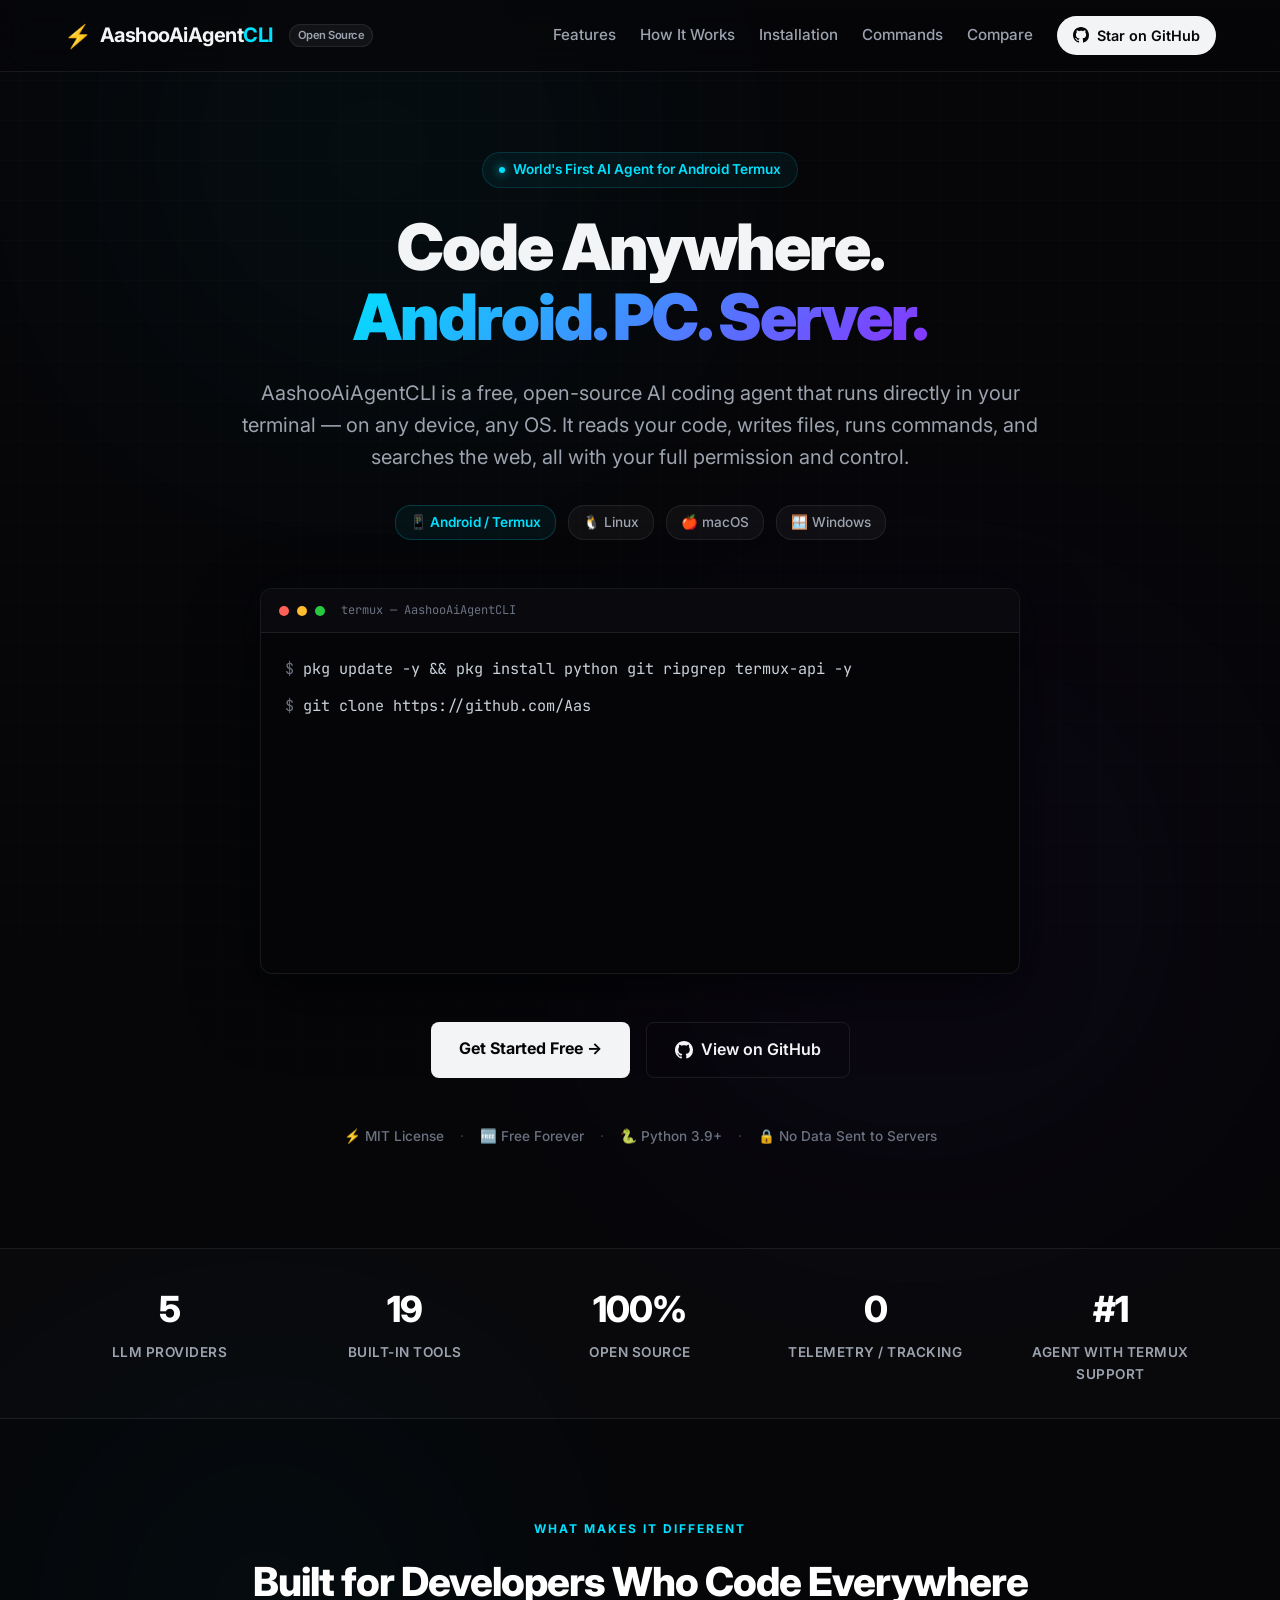
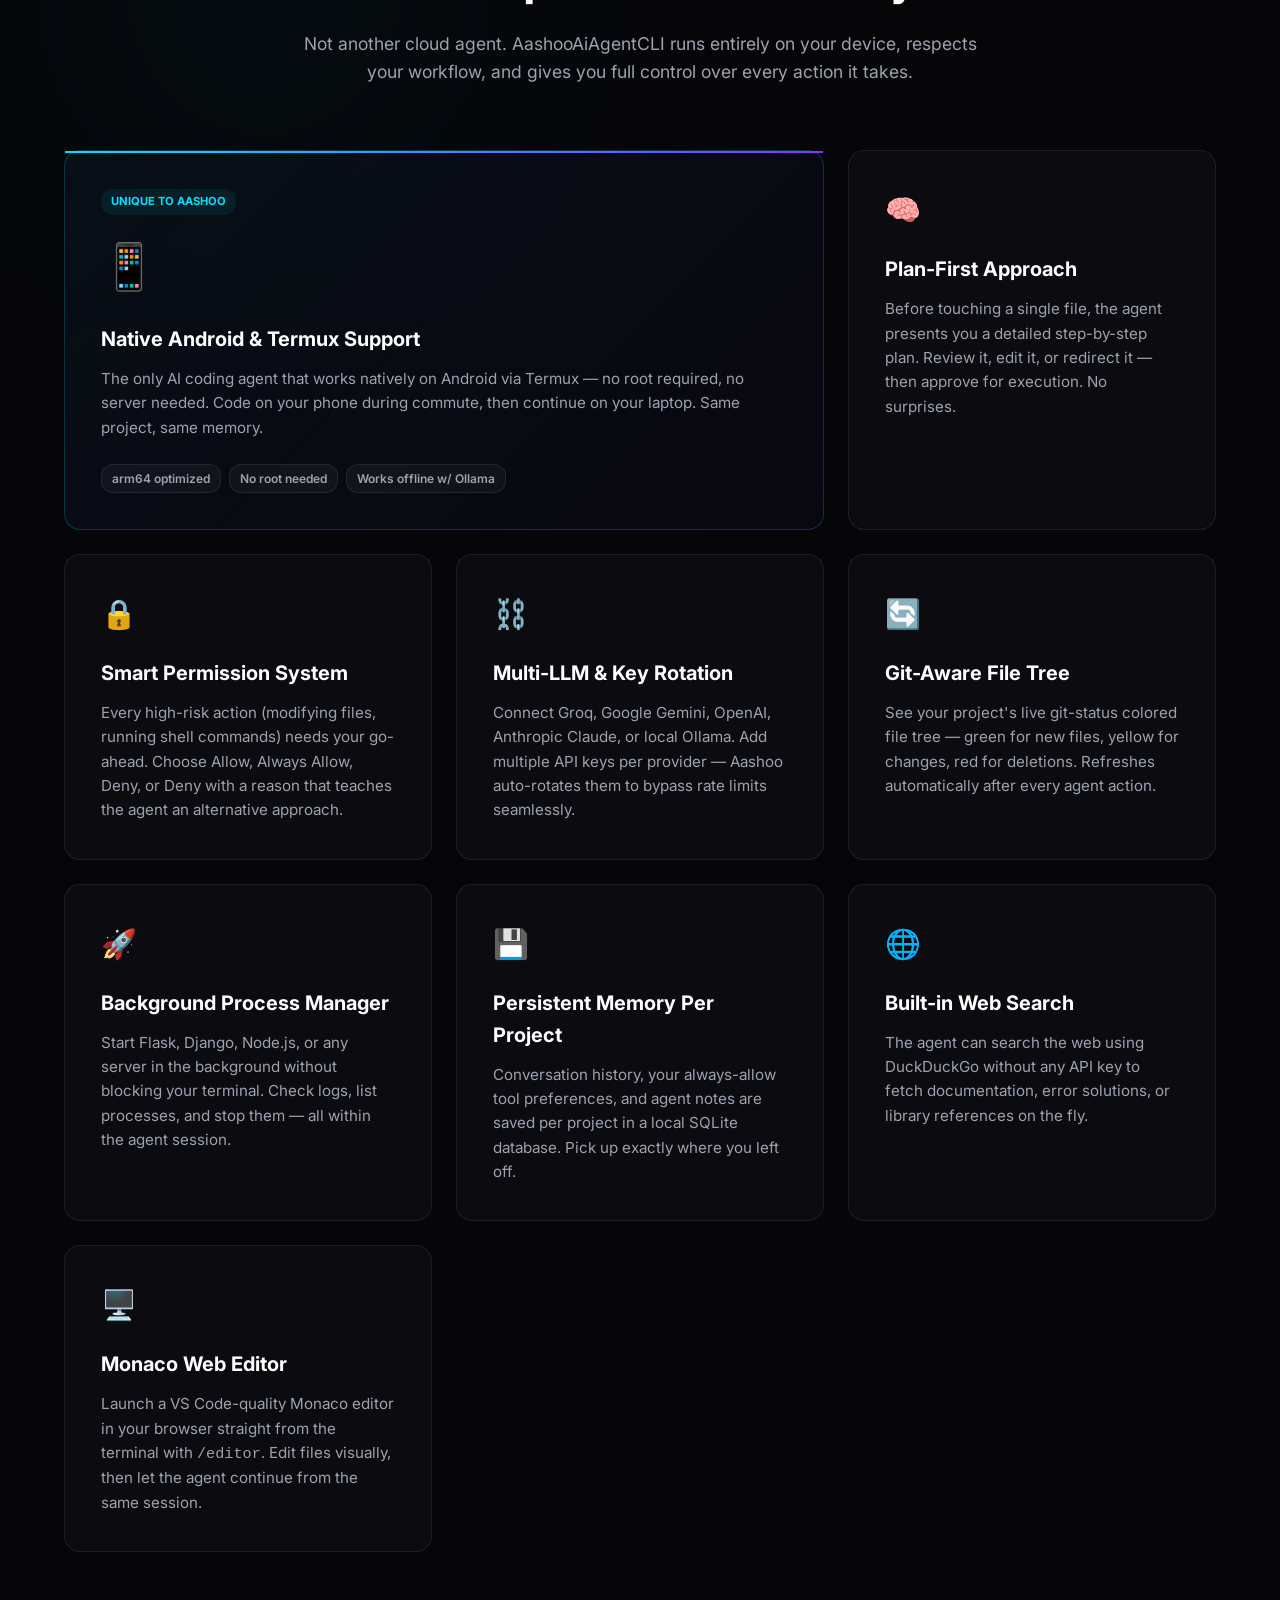
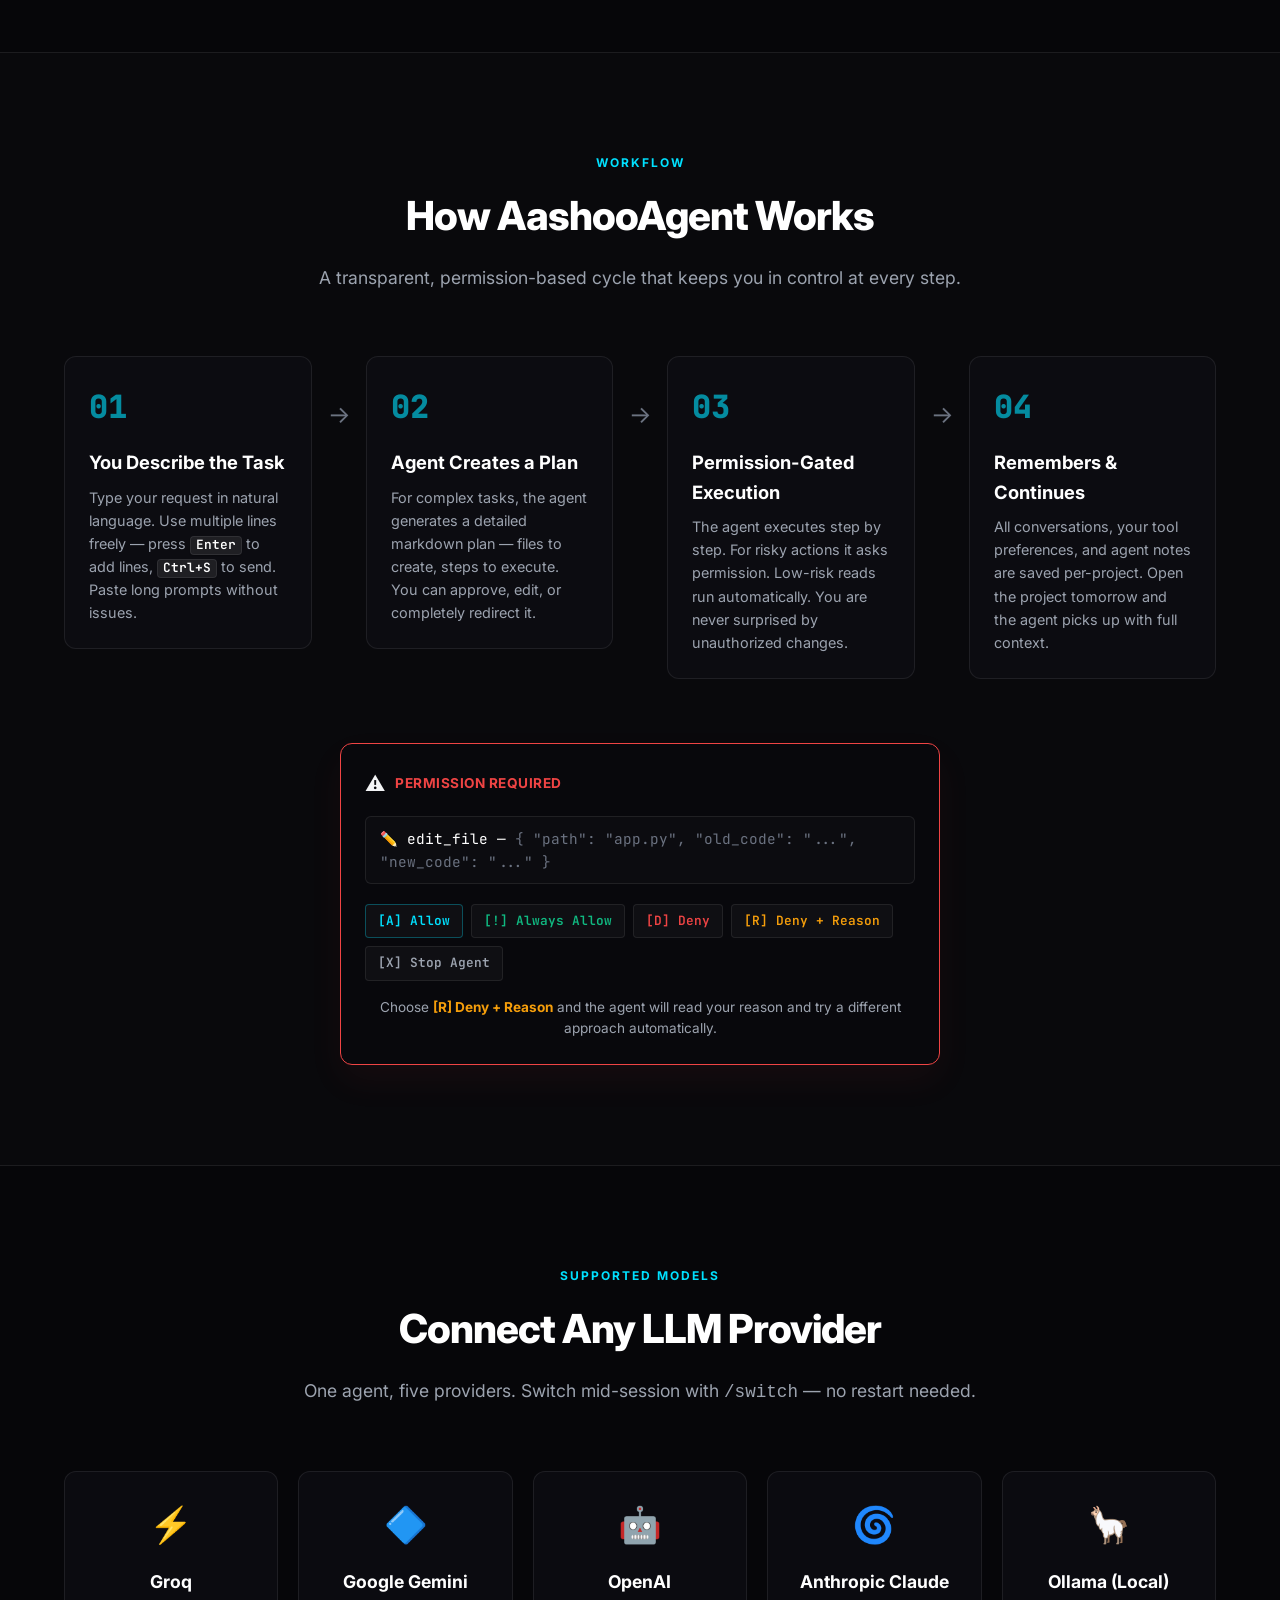
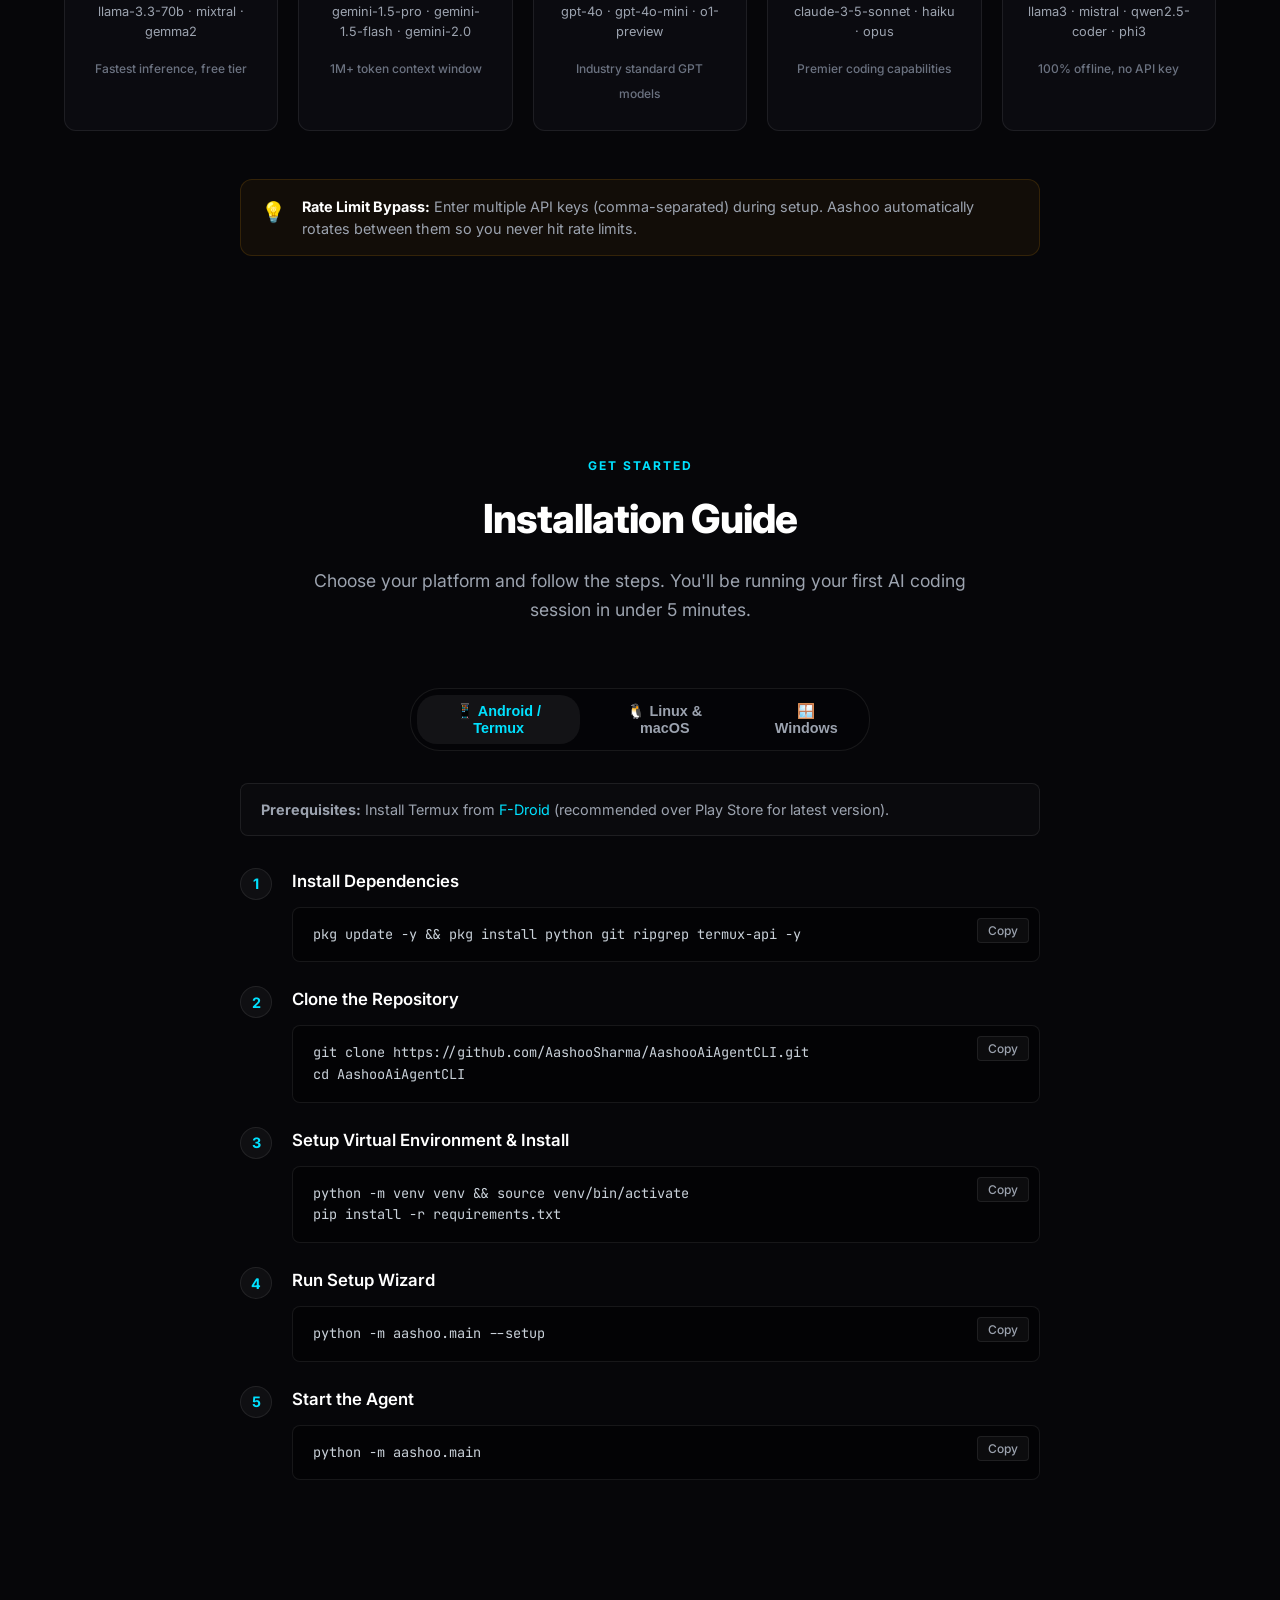
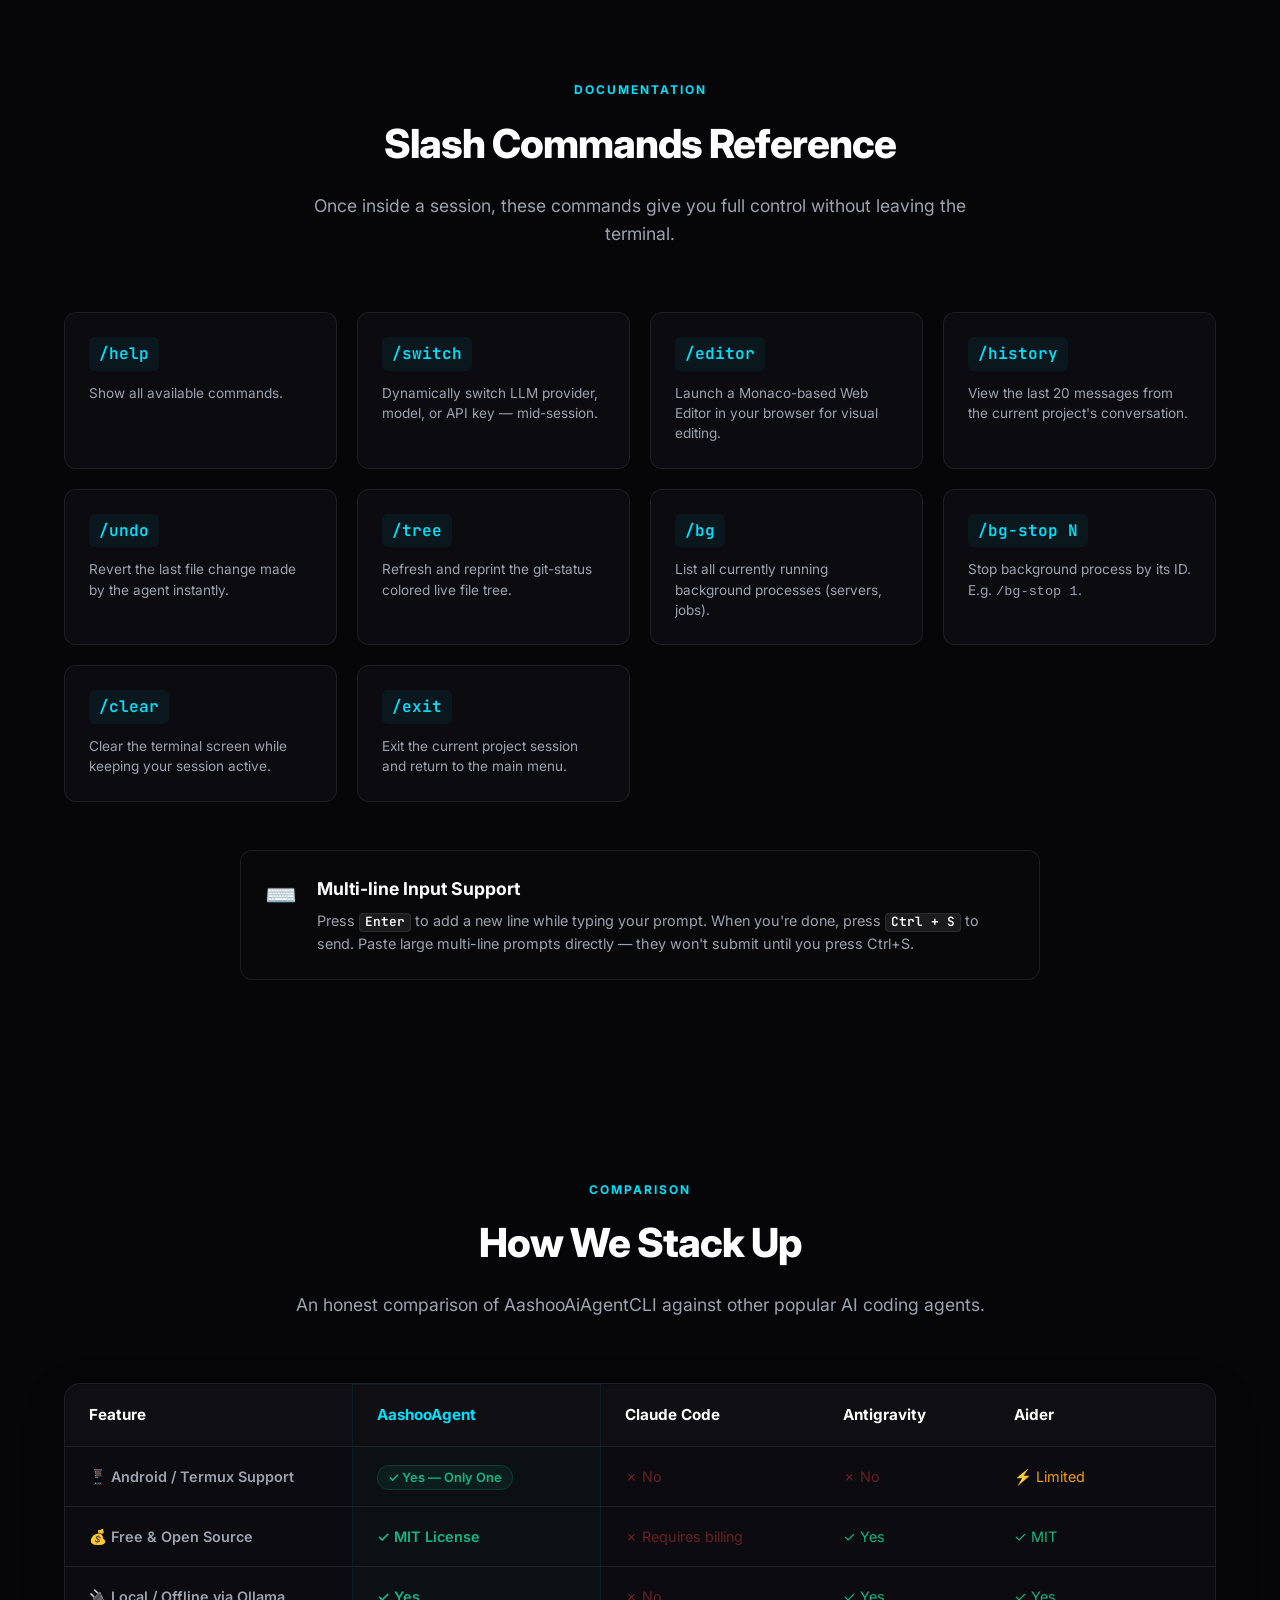
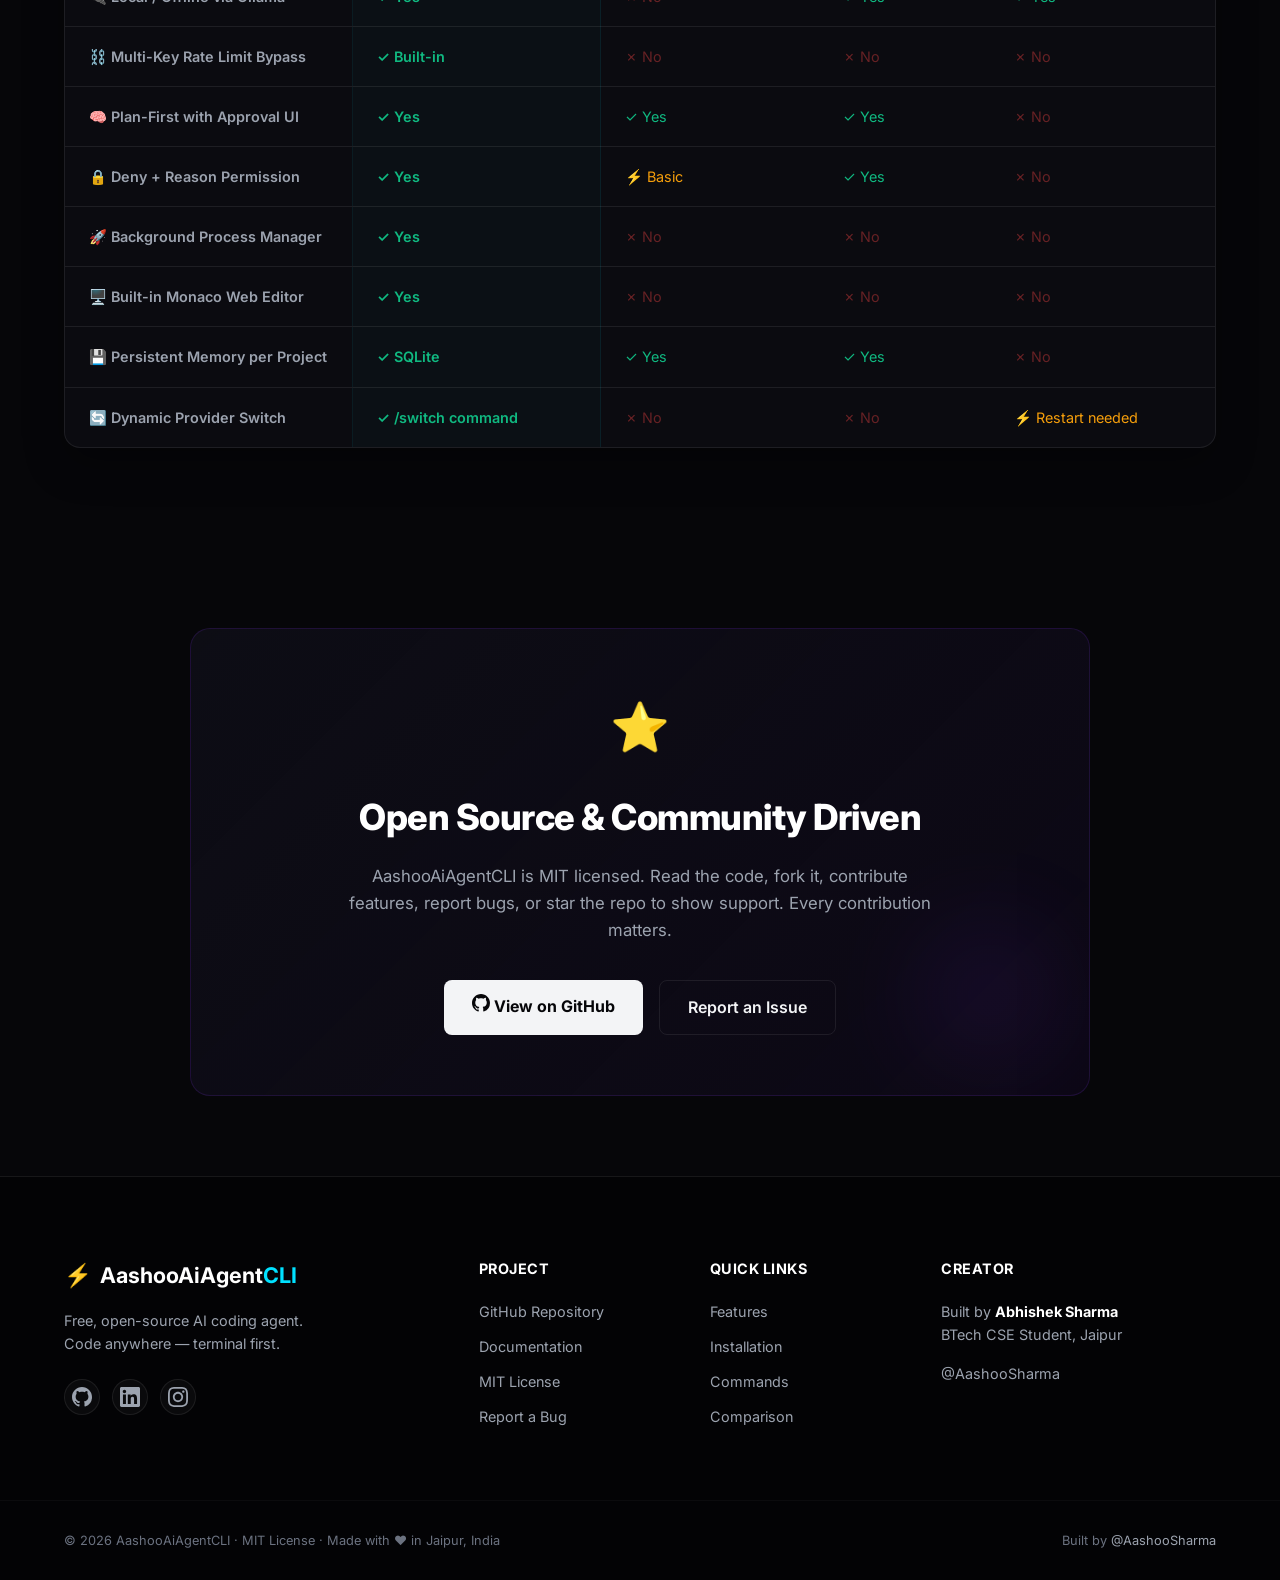
==== commit 3d13fe84: "chore: add google-site-verification meta tag and reformat index.html structure" ====
--- a/index.html
+++ b/index.html
@@ -1,792 +1,862 @@
 <!DOCTYPE html>
 <html lang="en">
+
 <head>
-  <meta charset="UTF-8" />
-  <meta name="viewport" content="width=device-width, initial-scale=1.0" />
-  <title>AashooAiAgentCLI — Open Source AI Coding Agent for Terminal</title>
-  <meta name="description" content="Free, open-source AI coding agent that runs in your terminal — on Android Termux, Linux, macOS & Windows. Plan-first workflow, smart permissions, git integration, multi-LLM support." />
-  <meta property="og:title" content="AashooAiAgentCLI — AI Coding Agent for Terminal" />
-  <meta property="og:description" content="The only AI coding agent that runs on Android Termux. Free, open-source, plan-first, permission-aware." />
-  <meta property="og:type" content="website" />
-  <link rel="preconnect" href="https://fonts.googleapis.com" />
-  <link rel="preconnect" href="https://fonts.gstatic.com" crossorigin />
-  <link href="https://fonts.googleapis.com/css2?family=Inter:wght@300;400;500;600;700;800;900&family=JetBrains+Mono:wght@400;500;600&display=swap" rel="stylesheet" />
-  <link rel="stylesheet" href="styles.css" />
+    <meta charset="UTF-8" />
+    <meta name="viewport" content="width=device-width, initial-scale=1.0" />
+    <title>AashooAiAgentCLI — Open Source AI Coding Agent for Terminal</title>
+    <meta name="description"
+        content="Free, open-source AI coding agent that runs in your terminal — on Android Termux, Linux, macOS & Windows. Plan-first workflow, smart permissions, git integration, multi-LLM support." />
+    <meta property="og:title" content="AashooAiAgentCLI — AI Coding Agent for Terminal" />
+    <meta property="og:description"
+        content="The only AI coding agent that runs on Android Termux. Free, open-source, plan-first, permission-aware." />
+    <meta property="og:type" content="website" />
+    <meta name="google-site-verification" content="KS_yDoimKziTlEbKTcXEVD6hbWaMw2yNDeoGtxmHEHw" />
+
+    <link rel="preconnect" href="https://fonts.googleapis.com" />
+    <link rel="preconnect" href="https://fonts.gstatic.com" crossorigin />
+    <link
+        href="https://fonts.googleapis.com/css2?family=Inter:wght@300;400;500;600;700;800;900&family=JetBrains+Mono:wght@400;500;600&display=swap"
+        rel="stylesheet" />
+    <link rel="stylesheet" href="styles.css" />
 </head>
+
 <body>
 
-  <!-- Background canvas effects -->
-  <div class="bg-grid"></div>
-  <div class="glow-orb orb-1"></div>
-  <div class="glow-orb orb-2"></div>
-  <div class="glow-orb orb-3"></div>
-
-  <!-- ═══════════════════════════════════════════════
+    <!-- Background canvas effects -->
+    <div class="bg-grid"></div>
+    <div class="glow-orb orb-1"></div>
+    <div class="glow-orb orb-2"></div>
+    <div class="glow-orb orb-3"></div>
+
+    <!-- ═══════════════════════════════════════════════
        HEADER
   ═══════════════════════════════════════════════ -->
-  <header class="site-header" id="siteHeader">
-    <div class="container nav-container">
-      <a href="#" class="nav-brand">
-        <span class="brand-icon">⚡</span>
-        <span class="brand-name">AashooAiAgent<span class="brand-accent">CLI</span></span>
-        <span class="brand-badge">Open Source</span>
-      </a>
-
-      <nav class="nav-menu" id="navMenu">
-        <a href="#features" class="nav-link">Features</a>
-        <a href="#how-it-works" class="nav-link">How It Works</a>
-        <a href="#install" class="nav-link">Installation</a>
-        <a href="#commands" class="nav-link">Commands</a>
-        <a href="#comparison" class="nav-link">Compare</a>
-        <a href="https://github.com/AashooSharma/AashooAiAgentCLI" target="_blank" rel="noopener" class="nav-cta">
-          <svg width="16" height="16" viewBox="0 0 16 16" fill="currentColor"><path d="M8 0C3.58 0 0 3.58 0 8c0 3.54 2.29 6.53 5.47 7.59.4.07.55-.17.55-.38 0-.19-.01-.82-.01-1.49-2.01.37-2.53-.49-2.69-.94-.09-.23-.48-.94-.82-1.13-.28-.15-.68-.52-.01-.53.63-.01 1.08.58 1.23.82.72 1.21 1.87.87 2.33.66.07-.52.28-.87.51-1.07-1.78-.2-3.64-.89-3.64-3.95 0-.87.31-1.59.82-2.15-.08-.2-.36-1.02.08-2.12 0 0 .67-.21 2.2.82.64-.18 1.32-.27 2-.27.68 0 1.36.09 2 .27 1.53-1.04 2.2-.82 2.2-.82.44 1.1.16 1.92.08 2.12.51.56.82 1.27.82 2.15 0 3.07-1.87 3.75-3.65 3.95.29.25.54.73.54 1.48 0 1.07-.01 1.93-.01 2.2 0 .21.15.46.55.38A8.013 8.013 0 0016 8c0-4.42-3.58-8-8-8z"/></svg>
-          Star on GitHub
-        </a>
-      </nav>
-
-      <button class="hamburger" id="hamburger" aria-label="Open menu">
-        <span></span><span></span><span></span>
-      </button>
+    <header class="site-header" id="siteHeader">
+        <div class="container nav-container">
+            <a href="#" class="nav-brand">
+                <span class="brand-icon">⚡</span>
+                <span class="brand-name">AashooAiAgent<span class="brand-accent">CLI</span></span>
+                <span class="brand-badge">Open Source</span>
+            </a>
+
+            <nav class="nav-menu" id="navMenu">
+                <a href="#features" class="nav-link">Features</a>
+                <a href="#how-it-works" class="nav-link">How It Works</a>
+                <a href="#install" class="nav-link">Installation</a>
+                <a href="#commands" class="nav-link">Commands</a>
+                <a href="#comparison" class="nav-link">Compare</a>
+                <a href="https://github.com/AashooSharma/AashooAiAgentCLI" target="_blank" rel="noopener"
+                    class="nav-cta">
+                    <svg width="16" height="16" viewBox="0 0 16 16" fill="currentColor">
+                        <path
+                            d="M8 0C3.58 0 0 3.58 0 8c0 3.54 2.29 6.53 5.47 7.59.4.07.55-.17.55-.38 0-.19-.01-.82-.01-1.49-2.01.37-2.53-.49-2.69-.94-.09-.23-.48-.94-.82-1.13-.28-.15-.68-.52-.01-.53.63-.01 1.08.58 1.23.82.72 1.21 1.87.87 2.33.66.07-.52.28-.87.51-1.07-1.78-.2-3.64-.89-3.64-3.95 0-.87.31-1.59.82-2.15-.08-.2-.36-1.02.08-2.12 0 0 .67-.21 2.2.82.64-.18 1.32-.27 2-.27.68 0 1.36.09 2 .27 1.53-1.04 2.2-.82 2.2-.82.44 1.1.16 1.92.08 2.12.51.56.82 1.27.82 2.15 0 3.07-1.87 3.75-3.65 3.95.29.25.54.73.54 1.48 0 1.07-.01 1.93-.01 2.2 0 .21.15.46.55.38A8.013 8.013 0 0016 8c0-4.42-3.58-8-8-8z" />
+                    </svg>
+                    Star on GitHub
+                </a>
+            </nav>
+
+            <button class="hamburger" id="hamburger" aria-label="Open menu">
+                <span></span><span></span><span></span>
+            </button>
+        </div>
+    </header>
+
+    <!-- Mobile Nav -->
+    <div class="mobile-nav" id="mobileNav">
+        <div class="mobile-nav-inner">
+            <a href="#features" class="mobile-nav-link">Features</a>
+            <a href="#how-it-works" class="mobile-nav-link">How It Works</a>
+            <a href="#install" class="mobile-nav-link">Installation</a>
+            <a href="#commands" class="mobile-nav-link">Commands</a>
+            <a href="#comparison" class="mobile-nav-link">Compare</a>
+            <a href="https://github.com/AashooSharma/AashooAiAgentCLI" target="_blank" rel="noopener"
+                class="mobile-nav-link github-link">
+                ⭐ Star on GitHub
+            </a>
+        </div>
     </div>
-  </header>
-
-  <!-- Mobile Nav -->
-  <div class="mobile-nav" id="mobileNav">
-    <div class="mobile-nav-inner">
-      <a href="#features" class="mobile-nav-link">Features</a>
-      <a href="#how-it-works" class="mobile-nav-link">How It Works</a>
-      <a href="#install" class="mobile-nav-link">Installation</a>
-      <a href="#commands" class="mobile-nav-link">Commands</a>
-      <a href="#comparison" class="mobile-nav-link">Compare</a>
-      <a href="https://github.com/AashooSharma/AashooAiAgentCLI" target="_blank" rel="noopener" class="mobile-nav-link github-link">
-        ⭐ Star on GitHub
-      </a>
-    </div>
-  </div>
-
-  <!-- ═══════════════════════════════════════════════
+
+    <!-- ═══════════════════════════════════════════════
        HERO SECTION
   ═══════════════════════════════════════════════ -->
-  <section class="hero" id="home">
-    <div class="container">
-      <div class="hero-content reveal">
-
-        <!-- Termux badge — USP -->
-        <div class="hero-badge">
-          <span class="badge-dot"></span>
-          <span>World's First AI Agent for Android Termux</span>
-        </div>
-
-        <h1 class="hero-heading">
-          Code Anywhere.<br />
-          <span class="gradient-text">Android. PC. Server.</span>
-        </h1>
-
-        <p class="hero-subheading">
-          AashooAiAgentCLI is a free, open-source AI coding agent that runs directly in your terminal —
-          on any device, any OS. It reads your code, writes files, runs commands,
-          and searches the web, all with your full permission and control.
-        </p>
-
-        <!-- Platform pills -->
-        <div class="platform-pills" id="heroPills">
-          <span class="pill pill-highlight" data-os="termux" style="cursor: pointer;">📱 Android / Termux</span>
-          <span class="pill" data-os="linux" style="cursor: pointer;">🐧 Linux</span>
-          <span class="pill" data-os="macos" style="cursor: pointer;">🍎 macOS</span>
-          <span class="pill" data-os="windows" style="cursor: pointer;">🪟 Windows</span>
-        </div>
-
-        <!-- Hero terminal -->
-        <div class="hero-terminal">
-          <div class="terminal-bar">
-            <span class="tb-dot r"></span>
-            <span class="tb-dot y"></span>
-            <span class="tb-dot g"></span>
-            <span class="tb-title" id="terminalTitle">bash — AashooAiAgentCLI</span>
-          </div>
-          <div class="terminal-body" id="terminalBody">
-            <!-- Simulated terminal lines are rendered dynamically via script.js -->
-          </div>
-        </div>
-
-        <div class="hero-actions">
-          <a href="#install" class="btn-primary">Get Started Free →</a>
-          <a href="https://github.com/AashooSharma/AashooAiAgentCLI" target="_blank" class="btn-outline">
-            <svg width="18" height="18" viewBox="0 0 16 16" fill="currentColor"><path d="M8 0C3.58 0 0 3.58 0 8c0 3.54 2.29 6.53 5.47 7.59.4.07.55-.17.55-.38 0-.19-.01-.82-.01-1.49-2.01.37-2.53-.49-2.69-.94-.09-.23-.48-.94-.82-1.13-.28-.15-.68-.52-.01-.53.63-.01 1.08.58 1.23.82.72 1.21 1.87.87 2.33.66.07-.52.28-.87.51-1.07-1.78-.2-3.64-.89-3.64-3.95 0-.87.31-1.59.82-2.15-.08-.2-.36-1.02.08-2.12 0 0 .67-.21 2.2.82.64-.18 1.32-.27 2-.27.68 0 1.36.09 2 .27 1.53-1.04 2.2-.82 2.2-.82.44 1.1.16 1.92.08 2.12.51.56.82 1.27.82 2.15 0 3.07-1.87 3.75-3.65 3.95.29.25.54.73.54 1.48 0 1.07-.01 1.93-.01 2.2 0 .21.15.46.55.38A8.013 8.013 0 0016 8c0-4.42-3.58-8-8-8z"/></svg>
-            View on GitHub
-          </a>
-        </div>
-
-        <div class="hero-meta">
-          <span>⚡ MIT License</span>
-          <span class="sep">·</span>
-          <span>🆓 Free Forever</span>
-          <span class="sep">·</span>
-          <span>🐍 Python 3.9+</span>
-          <span class="sep">·</span>
-          <span>🔒 No Data Sent to Servers</span>
-        </div>
-
-      </div>
-    </div>
-  </section>
-
-  <!-- ═══════════════════════════════════════════════
+    <section class="hero" id="home">
+        <div class="container">
+            <div class="hero-content reveal">
+
+                <!-- Termux badge — USP -->
+                <div class="hero-badge">
+                    <span class="badge-dot"></span>
+                    <span>World's First AI Agent for Android Termux</span>
+                </div>
+
+                <h1 class="hero-heading">
+                    Code Anywhere.<br />
+                    <span class="gradient-text">Android. PC. Server.</span>
+                </h1>
+
+                <p class="hero-subheading">
+                    AashooAiAgentCLI is a free, open-source AI coding agent that runs directly in your terminal —
+                    on any device, any OS. It reads your code, writes files, runs commands,
+                    and searches the web, all with your full permission and control.
+                </p>
+
+                <!-- Platform pills -->
+                <div class="platform-pills" id="heroPills">
+                    <span class="pill pill-highlight" data-os="termux" style="cursor: pointer;">📱 Android /
+                        Termux</span>
+                    <span class="pill" data-os="linux" style="cursor: pointer;">🐧 Linux</span>
+                    <span class="pill" data-os="macos" style="cursor: pointer;">🍎 macOS</span>
+                    <span class="pill" data-os="windows" style="cursor: pointer;">🪟 Windows</span>
+                </div>
+
+                <!-- Hero terminal -->
+                <div class="hero-terminal">
+                    <div class="terminal-bar">
+                        <span class="tb-dot r"></span>
+                        <span class="tb-dot y"></span>
+                        <span class="tb-dot g"></span>
+                        <span class="tb-title" id="terminalTitle">bash — AashooAiAgentCLI</span>
+                    </div>
+                    <div class="terminal-body" id="terminalBody">
+                        <!-- Simulated terminal lines are rendered dynamically via script.js -->
+                    </div>
+                </div>
+
+                <div class="hero-actions">
+                    <a href="#install" class="btn-primary">Get Started Free →</a>
+                    <a href="https://github.com/AashooSharma/AashooAiAgentCLI" target="_blank" class="btn-outline">
+                        <svg width="18" height="18" viewBox="0 0 16 16" fill="currentColor">
+                            <path
+                                d="M8 0C3.58 0 0 3.58 0 8c0 3.54 2.29 6.53 5.47 7.59.4.07.55-.17.55-.38 0-.19-.01-.82-.01-1.49-2.01.37-2.53-.49-2.69-.94-.09-.23-.48-.94-.82-1.13-.28-.15-.68-.52-.01-.53.63-.01 1.08.58 1.23.82.72 1.21 1.87.87 2.33.66.07-.52.28-.87.51-1.07-1.78-.2-3.64-.89-3.64-3.95 0-.87.31-1.59.82-2.15-.08-.2-.36-1.02.08-2.12 0 0 .67-.21 2.2.82.64-.18 1.32-.27 2-.27.68 0 1.36.09 2 .27 1.53-1.04 2.2-.82 2.2-.82.44 1.1.16 1.92.08 2.12.51.56.82 1.27.82 2.15 0 3.07-1.87 3.75-3.65 3.95.29.25.54.73.54 1.48 0 1.07-.01 1.93-.01 2.2 0 .21.15.46.55.38A8.013 8.013 0 0016 8c0-4.42-3.58-8-8-8z" />
+                        </svg>
+                        View on GitHub
+                    </a>
+                </div>
+
+                <div class="hero-meta">
+                    <span>⚡ MIT License</span>
+                    <span class="sep">·</span>
+                    <span>🆓 Free Forever</span>
+                    <span class="sep">·</span>
+                    <span>🐍 Python 3.9+</span>
+                    <span class="sep">·</span>
+                    <span>🔒 No Data Sent to Servers</span>
+                </div>
+
+            </div>
+        </div>
+    </section>
+
+    <!-- ═══════════════════════════════════════════════
        STATS BAR
   ═══════════════════════════════════════════════ -->
-  <section class="stats-bar">
-    <div class="container stats-grid">
-      <div class="stat-item">
-        <span class="stat-number">5</span>
-        <span class="stat-label">LLM Providers</span>
-      </div>
-      <div class="stat-item">
-        <span class="stat-number">19</span>
-        <span class="stat-label">Built-in Tools</span>
-      </div>
-      <div class="stat-item">
-        <span class="stat-number">100%</span>
-        <span class="stat-label">Open Source</span>
-      </div>
-      <div class="stat-item">
-        <span class="stat-number">0</span>
-        <span class="stat-label">Telemetry / Tracking</span>
-      </div>
-      <div class="stat-item">
-        <span class="stat-number">#1</span>
-        <span class="stat-label">Agent with Termux Support</span>
-      </div>
-    </div>
-  </section>
-
-  <!-- ═══════════════════════════════════════════════
+    <section class="stats-bar">
+        <div class="container stats-grid">
+            <div class="stat-item">
+                <span class="stat-number">5</span>
+                <span class="stat-label">LLM Providers</span>
+            </div>
+            <div class="stat-item">
+                <span class="stat-number">19</span>
+                <span class="stat-label">Built-in Tools</span>
+            </div>
+            <div class="stat-item">
+                <span class="stat-number">100%</span>
+                <span class="stat-label">Open Source</span>
+            </div>
+            <div class="stat-item">
+                <span class="stat-number">0</span>
+                <span class="stat-label">Telemetry / Tracking</span>
+            </div>
+            <div class="stat-item">
+                <span class="stat-number">#1</span>
+                <span class="stat-label">Agent with Termux Support</span>
+            </div>
+        </div>
+    </section>
+
+    <!-- ═══════════════════════════════════════════════
        FEATURES SECTION
   ═══════════════════════════════════════════════ -->
-  <section class="section features-section" id="features">
-    <div class="container">
-      <div class="section-label reveal">WHAT MAKES IT DIFFERENT</div>
-      <h2 class="section-title reveal">Built for Developers Who Code Everywhere</h2>
-      <p class="section-subtitle reveal">
-        Not another cloud agent. AashooAiAgentCLI runs entirely on your device, respects your
-        workflow, and gives you full control over every action it takes.
-      </p>
-
-      <div class="features-grid">
-
-        <!-- USP Card -->
-        <div class="feature-card usp-card reveal">
-          <div class="usp-label">UNIQUE TO AASHOO</div>
-          <div class="feature-icon-lg">📱</div>
-          <h3>Native Android & Termux Support</h3>
-          <p>The only AI coding agent that works natively on Android via Termux — no root required, no server needed. Code on your phone during commute, then continue on your laptop. Same project, same memory.</p>
-          <div class="feature-tags">
-            <span>arm64 optimized</span>
-            <span>No root needed</span>
-            <span>Works offline w/ Ollama</span>
-          </div>
-        </div>
-
-        <div class="feature-card reveal">
-          <div class="feature-icon">🧠</div>
-          <h3>Plan-First Approach</h3>
-          <p>Before touching a single file, the agent presents you a detailed step-by-step plan. Review it, edit it, or redirect it — then approve for execution. No surprises.</p>
-        </div>
-
-        <div class="feature-card reveal">
-          <div class="feature-icon">🔒</div>
-          <h3>Smart Permission System</h3>
-          <p>Every high-risk action (modifying files, running shell commands) needs your go-ahead. Choose Allow, Always Allow, Deny, or Deny with a reason that teaches the agent an alternative approach.</p>
-        </div>
-
-        <div class="feature-card reveal">
-          <div class="feature-icon">⛓️</div>
-          <h3>Multi-LLM & Key Rotation</h3>
-          <p>Connect Groq, Google Gemini, OpenAI, Anthropic Claude, or local Ollama. Add multiple API keys per provider — Aashoo auto-rotates them to bypass rate limits seamlessly.</p>
-        </div>
-
-        <div class="feature-card reveal">
-          <div class="feature-icon">🔄</div>
-          <h3>Git-Aware File Tree</h3>
-          <p>See your project's live git-status colored file tree — green for new files, yellow for changes, red for deletions. Refreshes automatically after every agent action.</p>
-        </div>
-
-        <div class="feature-card reveal">
-          <div class="feature-icon">🚀</div>
-          <h3>Background Process Manager</h3>
-          <p>Start Flask, Django, Node.js, or any server in the background without blocking your terminal. Check logs, list processes, and stop them — all within the agent session.</p>
-        </div>
-
-        <div class="feature-card reveal">
-          <div class="feature-icon">💾</div>
-          <h3>Persistent Memory Per Project</h3>
-          <p>Conversation history, your always-allow tool preferences, and agent notes are saved per project in a local SQLite database. Pick up exactly where you left off.</p>
-        </div>
-
-        <div class="feature-card reveal">
-          <div class="feature-icon">🌐</div>
-          <h3>Built-in Web Search</h3>
-          <p>The agent can search the web using DuckDuckGo without any API key to fetch documentation, error solutions, or library references on the fly.</p>
-        </div>
-
-        <div class="feature-card reveal">
-          <div class="feature-icon">🖥️</div>
-          <h3>Monaco Web Editor</h3>
-          <p>Launch a VS Code-quality Monaco editor in your browser straight from the terminal with <code>/editor</code>. Edit files visually, then let the agent continue from the same session.</p>
-        </div>
-
-      </div>
-    </div>
-  </section>
-
-  <!-- ═══════════════════════════════════════════════
+    <section class="section features-section" id="features">
+        <div class="container">
+            <div class="section-label reveal">WHAT MAKES IT DIFFERENT</div>
+            <h2 class="section-title reveal">Built for Developers Who Code Everywhere</h2>
+            <p class="section-subtitle reveal">
+                Not another cloud agent. AashooAiAgentCLI runs entirely on your device, respects your
+                workflow, and gives you full control over every action it takes.
+            </p>
+
+            <div class="features-grid">
+
+                <!-- USP Card -->
+                <div class="feature-card usp-card reveal">
+                    <div class="usp-label">UNIQUE TO AASHOO</div>
+                    <div class="feature-icon-lg">📱</div>
+                    <h3>Native Android & Termux Support</h3>
+                    <p>The only AI coding agent that works natively on Android via Termux — no root required, no server
+                        needed. Code on your phone during commute, then continue on your laptop. Same project, same
+                        memory.</p>
+                    <div class="feature-tags">
+                        <span>arm64 optimized</span>
+                        <span>No root needed</span>
+                        <span>Works offline w/ Ollama</span>
+                    </div>
+                </div>
+
+                <div class="feature-card reveal">
+                    <div class="feature-icon">🧠</div>
+                    <h3>Plan-First Approach</h3>
+                    <p>Before touching a single file, the agent presents you a detailed step-by-step plan. Review it,
+                        edit it, or redirect it — then approve for execution. No surprises.</p>
+                </div>
+
+                <div class="feature-card reveal">
+                    <div class="feature-icon">🔒</div>
+                    <h3>Smart Permission System</h3>
+                    <p>Every high-risk action (modifying files, running shell commands) needs your go-ahead. Choose
+                        Allow, Always Allow, Deny, or Deny with a reason that teaches the agent an alternative approach.
+                    </p>
+                </div>
+
+                <div class="feature-card reveal">
+                    <div class="feature-icon">⛓️</div>
+                    <h3>Multi-LLM & Key Rotation</h3>
+                    <p>Connect Groq, Google Gemini, OpenAI, Anthropic Claude, or local Ollama. Add multiple API keys per
+                        provider — Aashoo auto-rotates them to bypass rate limits seamlessly.</p>
+                </div>
+
+                <div class="feature-card reveal">
+                    <div class="feature-icon">🔄</div>
+                    <h3>Git-Aware File Tree</h3>
+                    <p>See your project's live git-status colored file tree — green for new files, yellow for changes,
+                        red for deletions. Refreshes automatically after every agent action.</p>
+                </div>
+
+                <div class="feature-card reveal">
+                    <div class="feature-icon">🚀</div>
+                    <h3>Background Process Manager</h3>
+                    <p>Start Flask, Django, Node.js, or any server in the background without blocking your terminal.
+                        Check logs, list processes, and stop them — all within the agent session.</p>
+                </div>
+
+                <div class="feature-card reveal">
+                    <div class="feature-icon">💾</div>
+                    <h3>Persistent Memory Per Project</h3>
+                    <p>Conversation history, your always-allow tool preferences, and agent notes are saved per project
+                        in a local SQLite database. Pick up exactly where you left off.</p>
+                </div>
+
+                <div class="feature-card reveal">
+                    <div class="feature-icon">🌐</div>
+                    <h3>Built-in Web Search</h3>
+                    <p>The agent can search the web using DuckDuckGo without any API key to fetch documentation, error
+                        solutions, or library references on the fly.</p>
+                </div>
+
+                <div class="feature-card reveal">
+                    <div class="feature-icon">🖥️</div>
+                    <h3>Monaco Web Editor</h3>
+                    <p>Launch a VS Code-quality Monaco editor in your browser straight from the terminal with
+                        <code>/editor</code>. Edit files visually, then let the agent continue from the same session.
+                    </p>
+                </div>
+
+            </div>
+        </div>
+    </section>
+
+    <!-- ═══════════════════════════════════════════════
        HOW IT WORKS
   ═══════════════════════════════════════════════ -->
-  <section class="section how-section" id="how-it-works">
-    <div class="container">
-      <div class="section-label reveal">WORKFLOW</div>
-      <h2 class="section-title reveal">How AashooAgent Works</h2>
-      <p class="section-subtitle reveal">A transparent, permission-based cycle that keeps you in control at every step.</p>
-
-      <div class="workflow-steps">
-        <div class="workflow-step reveal">
-          <div class="step-num">01</div>
-          <div class="step-body">
-            <h3>You Describe the Task</h3>
-            <p>Type your request in natural language. Use multiple lines freely — press <kbd>Enter</kbd> to add lines, <kbd>Ctrl+S</kbd> to send. Paste long prompts without issues.</p>
-          </div>
-        </div>
-        <div class="workflow-arrow">→</div>
-        <div class="workflow-step reveal">
-          <div class="step-num">02</div>
-          <div class="step-body">
-            <h3>Agent Creates a Plan</h3>
-            <p>For complex tasks, the agent generates a detailed markdown plan — files to create, steps to execute. You can approve, edit, or completely redirect it.</p>
-          </div>
-        </div>
-        <div class="workflow-arrow">→</div>
-        <div class="workflow-step reveal">
-          <div class="step-num">03</div>
-          <div class="step-body">
-            <h3>Permission-Gated Execution</h3>
-            <p>The agent executes step by step. For risky actions it asks permission. Low-risk reads run automatically. You are never surprised by unauthorized changes.</p>
-          </div>
-        </div>
-        <div class="workflow-arrow">→</div>
-        <div class="workflow-step reveal">
-          <div class="step-num">04</div>
-          <div class="step-body">
-            <h3>Remembers & Continues</h3>
-            <p>All conversations, your tool preferences, and agent notes are saved per-project. Open the project tomorrow and the agent picks up with full context.</p>
-          </div>
-        </div>
-      </div>
-
-      <!-- Permission system call-out -->
-      <div class="permission-demo reveal">
-        <div class="perm-header">
-          <span class="perm-icon">⚠️</span>
-          <span class="perm-title">Permission Required</span>
-        </div>
-        <div class="perm-body">
-          <div class="perm-tool">✏️ edit_file — <span class="perm-dim">{ "path": "app.py", "old_code": "...", "new_code": "..." }</span></div>
-          <div class="perm-options">
-            <span class="perm-opt allow">[A] Allow</span>
-            <span class="perm-opt always">[!] Always Allow</span>
-            <span class="perm-opt deny">[D] Deny</span>
-            <span class="perm-opt reason">[R] Deny + Reason</span>
-            <span class="perm-opt stop">[X] Stop Agent</span>
-          </div>
-        </div>
-        <p class="perm-note">Choose <strong>[R] Deny + Reason</strong> and the agent will read your reason and try a different approach automatically.</p>
-      </div>
-    </div>
-  </section>
-
-  <!-- ═══════════════════════════════════════════════
+    <section class="section how-section" id="how-it-works">
+        <div class="container">
+            <div class="section-label reveal">WORKFLOW</div>
+            <h2 class="section-title reveal">How AashooAgent Works</h2>
+            <p class="section-subtitle reveal">A transparent, permission-based cycle that keeps you in control at every
+                step.</p>
+
+            <div class="workflow-steps">
+                <div class="workflow-step reveal">
+                    <div class="step-num">01</div>
+                    <div class="step-body">
+                        <h3>You Describe the Task</h3>
+                        <p>Type your request in natural language. Use multiple lines freely — press <kbd>Enter</kbd> to
+                            add lines, <kbd>Ctrl+S</kbd> to send. Paste long prompts without issues.</p>
+                    </div>
+                </div>
+                <div class="workflow-arrow">→</div>
+                <div class="workflow-step reveal">
+                    <div class="step-num">02</div>
+                    <div class="step-body">
+                        <h3>Agent Creates a Plan</h3>
+                        <p>For complex tasks, the agent generates a detailed markdown plan — files to create, steps to
+                            execute. You can approve, edit, or completely redirect it.</p>
+                    </div>
+                </div>
+                <div class="workflow-arrow">→</div>
+                <div class="workflow-step reveal">
+                    <div class="step-num">03</div>
+                    <div class="step-body">
+                        <h3>Permission-Gated Execution</h3>
+                        <p>The agent executes step by step. For risky actions it asks permission. Low-risk reads run
+                            automatically. You are never surprised by unauthorized changes.</p>
+                    </div>
+                </div>
+                <div class="workflow-arrow">→</div>
+                <div class="workflow-step reveal">
+                    <div class="step-num">04</div>
+                    <div class="step-body">
+                        <h3>Remembers & Continues</h3>
+                        <p>All conversations, your tool preferences, and agent notes are saved per-project. Open the
+                            project tomorrow and the agent picks up with full context.</p>
+                    </div>
+                </div>
+            </div>
+
+            <!-- Permission system call-out -->
+            <div class="permission-demo reveal">
+                <div class="perm-header">
+                    <span class="perm-icon">⚠️</span>
+                    <span class="perm-title">Permission Required</span>
+                </div>
+                <div class="perm-body">
+                    <div class="perm-tool">✏️ edit_file — <span class="perm-dim">{ "path": "app.py", "old_code": "...",
+                            "new_code": "..." }</span></div>
+                    <div class="perm-options">
+                        <span class="perm-opt allow">[A] Allow</span>
+                        <span class="perm-opt always">[!] Always Allow</span>
+                        <span class="perm-opt deny">[D] Deny</span>
+                        <span class="perm-opt reason">[R] Deny + Reason</span>
+                        <span class="perm-opt stop">[X] Stop Agent</span>
+                    </div>
+                </div>
+                <p class="perm-note">Choose <strong>[R] Deny + Reason</strong> and the agent will read your reason and
+                    try a different approach automatically.</p>
+            </div>
+        </div>
+    </section>
+
+    <!-- ═══════════════════════════════════════════════
        LLM PROVIDERS
   ═══════════════════════════════════════════════ -->
-  <section class="section providers-section">
-    <div class="container">
-      <div class="section-label reveal">SUPPORTED MODELS</div>
-      <h2 class="section-title reveal">Connect Any LLM Provider</h2>
-      <p class="section-subtitle reveal">One agent, five providers. Switch mid-session with <code>/switch</code> — no restart needed.</p>
-
-      <div class="providers-grid">
-        <div class="provider-card reveal">
-          <div class="provider-logo">⚡</div>
-          <div class="provider-info">
-            <h4>Groq</h4>
-            <p>llama-3.3-70b · mixtral · gemma2</p>
-            <span class="provider-note">Fastest inference, free tier</span>
-          </div>
-        </div>
-        <div class="provider-card reveal">
-          <div class="provider-logo">🔷</div>
-          <div class="provider-info">
-            <h4>Google Gemini</h4>
-            <p>gemini-1.5-pro · gemini-1.5-flash · gemini-2.0</p>
-            <span class="provider-note">1M+ token context window</span>
-          </div>
-        </div>
-        <div class="provider-card reveal">
-          <div class="provider-logo">🤖</div>
-          <div class="provider-info">
-            <h4>OpenAI</h4>
-            <p>gpt-4o · gpt-4o-mini · o1-preview</p>
-            <span class="provider-note">Industry standard GPT models</span>
-          </div>
-        </div>
-        <div class="provider-card reveal">
-          <div class="provider-logo">🌀</div>
-          <div class="provider-info">
-            <h4>Anthropic Claude</h4>
-            <p>claude-3-5-sonnet · haiku · opus</p>
-            <span class="provider-note">Premier coding capabilities</span>
-          </div>
-        </div>
-        <div class="provider-card reveal">
-          <div class="provider-logo">🦙</div>
-          <div class="provider-info">
-            <h4>Ollama (Local)</h4>
-            <p>llama3 · mistral · qwen2.5-coder · phi3</p>
-            <span class="provider-note">100% offline, no API key</span>
-          </div>
-        </div>
-      </div>
-
-      <div class="rate-limit-note reveal">
-        <div class="rln-icon">💡</div>
-        <div class="rln-text">
-          <strong>Rate Limit Bypass:</strong> Enter multiple API keys (comma-separated) during setup. Aashoo automatically rotates between them so you never hit rate limits.
-        </div>
-      </div>
-    </div>
-  </section>
-
-  <!-- ═══════════════════════════════════════════════
+    <section class="section providers-section">
+        <div class="container">
+            <div class="section-label reveal">SUPPORTED MODELS</div>
+            <h2 class="section-title reveal">Connect Any LLM Provider</h2>
+            <p class="section-subtitle reveal">One agent, five providers. Switch mid-session with <code>/switch</code> —
+                no restart needed.</p>
+
+            <div class="providers-grid">
+                <div class="provider-card reveal">
+                    <div class="provider-logo">⚡</div>
+                    <div class="provider-info">
+                        <h4>Groq</h4>
+                        <p>llama-3.3-70b · mixtral · gemma2</p>
+                        <span class="provider-note">Fastest inference, free tier</span>
+                    </div>
+                </div>
+                <div class="provider-card reveal">
+                    <div class="provider-logo">🔷</div>
+                    <div class="provider-info">
+                        <h4>Google Gemini</h4>
+                        <p>gemini-1.5-pro · gemini-1.5-flash · gemini-2.0</p>
+                        <span class="provider-note">1M+ token context window</span>
+                    </div>
+                </div>
+                <div class="provider-card reveal">
+                    <div class="provider-logo">🤖</div>
+                    <div class="provider-info">
+                        <h4>OpenAI</h4>
+                        <p>gpt-4o · gpt-4o-mini · o1-preview</p>
+                        <span class="provider-note">Industry standard GPT models</span>
+                    </div>
+                </div>
+                <div class="provider-card reveal">
+                    <div class="provider-logo">🌀</div>
+                    <div class="provider-info">
+                        <h4>Anthropic Claude</h4>
+                        <p>claude-3-5-sonnet · haiku · opus</p>
+                        <span class="provider-note">Premier coding capabilities</span>
+                    </div>
+                </div>
+                <div class="provider-card reveal">
+                    <div class="provider-logo">🦙</div>
+                    <div class="provider-info">
+                        <h4>Ollama (Local)</h4>
+                        <p>llama3 · mistral · qwen2.5-coder · phi3</p>
+                        <span class="provider-note">100% offline, no API key</span>
+                    </div>
+                </div>
+            </div>
+
+            <div class="rate-limit-note reveal">
+                <div class="rln-icon">💡</div>
+                <div class="rln-text">
+                    <strong>Rate Limit Bypass:</strong> Enter multiple API keys (comma-separated) during setup. Aashoo
+                    automatically rotates between them so you never hit rate limits.
+                </div>
+            </div>
+        </div>
+    </section>
+
+    <!-- ═══════════════════════════════════════════════
        INSTALLATION
   ═══════════════════════════════════════════════ -->
-  <section class="section install-section" id="install">
-    <div class="container">
-      <div class="section-label reveal">GET STARTED</div>
-      <h2 class="section-title reveal">Installation Guide</h2>
-      <p class="section-subtitle reveal">Choose your platform and follow the steps. You'll be running your first AI coding session in under 5 minutes.</p>
-
-      <!-- Platform tabs -->
-      <div class="install-tabs reveal">
-        <button class="itab active" data-tab="termux">📱 Android / Termux</button>
-        <button class="itab" data-tab="linux">🐧 Linux & macOS</button>
-        <button class="itab" data-tab="windows">🪟 Windows</button>
-      </div>
-
-      <!-- Tab content -->
-      <div class="install-content" id="installContent">
-
-        <!-- TERMUX -->
-        <div class="install-panel active" data-panel="termux">
-          <div class="prereq-note">
-            <strong>Prerequisites:</strong> Install Termux from <a href="https://f-droid.org/packages/com.termux/" target="_blank">F-Droid</a> (recommended over Play Store for latest version).
-          </div>
-          <div class="install-steps">
-            <div class="install-step">
-              <div class="istep-num">1</div>
-              <div class="istep-body">
-                <h4>Install Dependencies</h4>
-                <div class="code-block">
-                  <pre id="t1">pkg update -y && pkg install python git ripgrep termux-api -y</pre>
-                  <button class="copy-code" onclick="copyEl('t1',this)">Copy</button>
-                </div>
-              </div>
-            </div>
-            <div class="install-step">
-              <div class="istep-num">2</div>
-              <div class="istep-body">
-                <h4>Clone the Repository</h4>
-                <div class="code-block">
-                  <pre id="t2">git clone https://github.com/AashooSharma/AashooAiAgentCLI.git
+    <section class="section install-section" id="install">
+        <div class="container">
+            <div class="section-label reveal">GET STARTED</div>
+            <h2 class="section-title reveal">Installation Guide</h2>
+            <p class="section-subtitle reveal">Choose your platform and follow the steps. You'll be running your first
+                AI coding session in under 5 minutes.</p>
+
+            <!-- Platform tabs -->
+            <div class="install-tabs reveal">
+                <button class="itab active" data-tab="termux">📱 Android / Termux</button>
+                <button class="itab" data-tab="linux">🐧 Linux & macOS</button>
+                <button class="itab" data-tab="windows">🪟 Windows</button>
+            </div>
+
+            <!-- Tab content -->
+            <div class="install-content" id="installContent">
+
+                <!-- TERMUX -->
+                <div class="install-panel active" data-panel="termux">
+                    <div class="prereq-note">
+                        <strong>Prerequisites:</strong> Install Termux from <a
+                            href="https://f-droid.org/packages/com.termux/" target="_blank">F-Droid</a> (recommended
+                        over Play Store for latest version).
+                    </div>
+                    <div class="install-steps">
+                        <div class="install-step">
+                            <div class="istep-num">1</div>
+                            <div class="istep-body">
+                                <h4>Install Dependencies</h4>
+                                <div class="code-block">
+                                    <pre id="t1">pkg update -y && pkg install python git ripgrep termux-api -y</pre>
+                                    <button class="copy-code" onclick="copyEl('t1',this)">Copy</button>
+                                </div>
+                            </div>
+                        </div>
+                        <div class="install-step">
+                            <div class="istep-num">2</div>
+                            <div class="istep-body">
+                                <h4>Clone the Repository</h4>
+                                <div class="code-block">
+                                    <pre id="t2">git clone https://github.com/AashooSharma/AashooAiAgentCLI.git
 cd AashooAiAgentCLI</pre>
-                  <button class="copy-code" onclick="copyEl('t2',this)">Copy</button>
-                </div>
-              </div>
-            </div>
-            <div class="install-step">
-              <div class="istep-num">3</div>
-              <div class="istep-body">
-                <h4>Setup Virtual Environment & Install</h4>
-                <div class="code-block">
-                  <pre id="t3">python -m venv venv && source venv/bin/activate
+                                    <button class="copy-code" onclick="copyEl('t2',this)">Copy</button>
+                                </div>
+                            </div>
+                        </div>
+                        <div class="install-step">
+                            <div class="istep-num">3</div>
+                            <div class="istep-body">
+                                <h4>Setup Virtual Environment & Install</h4>
+                                <div class="code-block">
+                                    <pre id="t3">python -m venv venv && source venv/bin/activate
 pip install -r requirements.txt</pre>
-                  <button class="copy-code" onclick="copyEl('t3',this)">Copy</button>
-                </div>
-              </div>
-            </div>
-            <div class="install-step">
-              <div class="istep-num">4</div>
-              <div class="istep-body">
-                <h4>Run Setup Wizard</h4>
-                <div class="code-block">
-                  <pre id="t4">python -m aashoo.main --setup</pre>
-                  <button class="copy-code" onclick="copyEl('t4',this)">Copy</button>
-                </div>
-              </div>
-            </div>
-            <div class="install-step">
-              <div class="istep-num">5</div>
-              <div class="istep-body">
-                <h4>Start the Agent</h4>
-                <div class="code-block">
-                  <pre id="t5">python -m aashoo.main</pre>
-                  <button class="copy-code" onclick="copyEl('t5',this)">Copy</button>
-                </div>
-              </div>
-            </div>
-          </div>
-        </div>
-
-        <!-- LINUX -->
-        <div class="install-panel" data-panel="linux">
-          <div class="prereq-note">
-            <strong>Prerequisites:</strong> Python 3.9+, git, and optionally <a href="https://github.com/BurntSushi/ripgrep" target="_blank">ripgrep</a> for faster code search.
-          </div>
-          <div class="install-steps">
-            <div class="install-step">
-              <div class="istep-num">1</div>
-              <div class="istep-body">
-                <h4>Clone the Repository</h4>
-                <div class="code-block">
-                  <pre id="l1">git clone https://github.com/AashooSharma/AashooAiAgentCLI.git
+                                    <button class="copy-code" onclick="copyEl('t3',this)">Copy</button>
+                                </div>
+                            </div>
+                        </div>
+                        <div class="install-step">
+                            <div class="istep-num">4</div>
+                            <div class="istep-body">
+                                <h4>Run Setup Wizard</h4>
+                                <div class="code-block">
+                                    <pre id="t4">python -m aashoo.main --setup</pre>
+                                    <button class="copy-code" onclick="copyEl('t4',this)">Copy</button>
+                                </div>
+                            </div>
+                        </div>
+                        <div class="install-step">
+                            <div class="istep-num">5</div>
+                            <div class="istep-body">
+                                <h4>Start the Agent</h4>
+                                <div class="code-block">
+                                    <pre id="t5">python -m aashoo.main</pre>
+                                    <button class="copy-code" onclick="copyEl('t5',this)">Copy</button>
+                                </div>
+                            </div>
+                        </div>
+                    </div>
+                </div>
+
+                <!-- LINUX -->
+                <div class="install-panel" data-panel="linux">
+                    <div class="prereq-note">
+                        <strong>Prerequisites:</strong> Python 3.9+, git, and optionally <a
+                            href="https://github.com/BurntSushi/ripgrep" target="_blank">ripgrep</a> for faster code
+                        search.
+                    </div>
+                    <div class="install-steps">
+                        <div class="install-step">
+                            <div class="istep-num">1</div>
+                            <div class="istep-body">
+                                <h4>Clone the Repository</h4>
+                                <div class="code-block">
+                                    <pre id="l1">git clone https://github.com/AashooSharma/AashooAiAgentCLI.git
 cd AashooAiAgentCLI</pre>
-                  <button class="copy-code" onclick="copyEl('l1',this)">Copy</button>
-                </div>
-              </div>
-            </div>
-            <div class="install-step">
-              <div class="istep-num">2</div>
-              <div class="istep-body">
-                <h4>Setup Virtual Environment & Install</h4>
-                <div class="code-block">
-                  <pre id="l2">python3 -m venv venv && source venv/bin/activate
+                                    <button class="copy-code" onclick="copyEl('l1',this)">Copy</button>
+                                </div>
+                            </div>
+                        </div>
+                        <div class="install-step">
+                            <div class="istep-num">2</div>
+                            <div class="istep-body">
+                                <h4>Setup Virtual Environment & Install</h4>
+                                <div class="code-block">
+                                    <pre id="l2">python3 -m venv venv && source venv/bin/activate
 pip install -r requirements.txt</pre>
-                  <button class="copy-code" onclick="copyEl('l2',this)">Copy</button>
-                </div>
-              </div>
-            </div>
-            <div class="install-step">
-              <div class="istep-num">3</div>
-              <div class="istep-body">
-                <h4>Run Setup Wizard</h4>
-                <div class="code-block">
-                  <pre id="l3">python3 -m aashoo.main --setup</pre>
-                  <button class="copy-code" onclick="copyEl('l3',this)">Copy</button>
-                </div>
-              </div>
-            </div>
-            <div class="install-step">
-              <div class="istep-num">4</div>
-              <div class="istep-body">
-                <h4>Start the Agent</h4>
-                <div class="code-block">
-                  <pre id="l4">python3 -m aashoo.main</pre>
-                  <button class="copy-code" onclick="copyEl('l4',this)">Copy</button>
-                </div>
-              </div>
-            </div>
-          </div>
-        </div>
-
-        <!-- WINDOWS -->
-        <div class="install-panel" data-panel="windows">
-          <div class="prereq-note">
-            <strong>Prerequisites:</strong> Python 3.9+ from <a href="https://python.org" target="_blank">python.org</a>, git from <a href="https://git-scm.com" target="_blank">git-scm.com</a>. Run PowerShell as usual.
-          </div>
-          <div class="install-steps">
-            <div class="install-step">
-              <div class="istep-num">1</div>
-              <div class="istep-body">
-                <h4>Clone the Repository</h4>
-                <div class="code-block">
-                  <pre id="w1">git clone https://github.com/AashooSharma/AashooAiAgentCLI.git
+                                    <button class="copy-code" onclick="copyEl('l2',this)">Copy</button>
+                                </div>
+                            </div>
+                        </div>
+                        <div class="install-step">
+                            <div class="istep-num">3</div>
+                            <div class="istep-body">
+                                <h4>Run Setup Wizard</h4>
+                                <div class="code-block">
+                                    <pre id="l3">python3 -m aashoo.main --setup</pre>
+                                    <button class="copy-code" onclick="copyEl('l3',this)">Copy</button>
+                                </div>
+                            </div>
+                        </div>
+                        <div class="install-step">
+                            <div class="istep-num">4</div>
+                            <div class="istep-body">
+                                <h4>Start the Agent</h4>
+                                <div class="code-block">
+                                    <pre id="l4">python3 -m aashoo.main</pre>
+                                    <button class="copy-code" onclick="copyEl('l4',this)">Copy</button>
+                                </div>
+                            </div>
+                        </div>
+                    </div>
+                </div>
+
+                <!-- WINDOWS -->
+                <div class="install-panel" data-panel="windows">
+                    <div class="prereq-note">
+                        <strong>Prerequisites:</strong> Python 3.9+ from <a href="https://python.org"
+                            target="_blank">python.org</a>, git from <a href="https://git-scm.com"
+                            target="_blank">git-scm.com</a>. Run PowerShell as usual.
+                    </div>
+                    <div class="install-steps">
+                        <div class="install-step">
+                            <div class="istep-num">1</div>
+                            <div class="istep-body">
+                                <h4>Clone the Repository</h4>
+                                <div class="code-block">
+                                    <pre id="w1">git clone https://github.com/AashooSharma/AashooAiAgentCLI.git
 cd AashooAiAgentCLI</pre>
-                  <button class="copy-code" onclick="copyEl('w1',this)">Copy</button>
-                </div>
-              </div>
-            </div>
-            <div class="install-step">
-              <div class="istep-num">2</div>
-              <div class="istep-body">
-                <h4>Setup Virtual Environment & Install</h4>
-                <div class="code-block">
-                  <pre id="w2">python -m venv venv
+                                    <button class="copy-code" onclick="copyEl('w1',this)">Copy</button>
+                                </div>
+                            </div>
+                        </div>
+                        <div class="install-step">
+                            <div class="istep-num">2</div>
+                            <div class="istep-body">
+                                <h4>Setup Virtual Environment & Install</h4>
+                                <div class="code-block">
+                                    <pre id="w2">python -m venv venv
 venv\Scripts\Activate.ps1
 pip install -r requirements.txt</pre>
-                  <button class="copy-code" onclick="copyEl('w2',this)">Copy</button>
-                </div>
-              </div>
-            </div>
-            <div class="install-step">
-              <div class="istep-num">3</div>
-              <div class="istep-body">
-                <h4>Run Setup Wizard</h4>
-                <div class="code-block">
-                  <pre id="w3">python -m aashoo.main --setup</pre>
-                  <button class="copy-code" onclick="copyEl('w3',this)">Copy</button>
-                </div>
-              </div>
-            </div>
-            <div class="install-step">
-              <div class="istep-num">4</div>
-              <div class="istep-body">
-                <h4>Start the Agent</h4>
-                <div class="code-block">
-                  <pre id="w4">python -m aashoo.main</pre>
-                  <button class="copy-code" onclick="copyEl('w4',this)">Copy</button>
-                </div>
-              </div>
-            </div>
-          </div>
-        </div>
-
-      </div><!-- /install-content -->
-    </div>
-  </section>
-
-  <!-- ═══════════════════════════════════════════════
+                                    <button class="copy-code" onclick="copyEl('w2',this)">Copy</button>
+                                </div>
+                            </div>
+                        </div>
+                        <div class="install-step">
+                            <div class="istep-num">3</div>
+                            <div class="istep-body">
+                                <h4>Run Setup Wizard</h4>
+                                <div class="code-block">
+                                    <pre id="w3">python -m aashoo.main --setup</pre>
+                                    <button class="copy-code" onclick="copyEl('w3',this)">Copy</button>
+                                </div>
+                            </div>
+                        </div>
+                        <div class="install-step">
+                            <div class="istep-num">4</div>
+                            <div class="istep-body">
+                                <h4>Start the Agent</h4>
+                                <div class="code-block">
+                                    <pre id="w4">python -m aashoo.main</pre>
+                                    <button class="copy-code" onclick="copyEl('w4',this)">Copy</button>
+                                </div>
+                            </div>
+                        </div>
+                    </div>
+                </div>
+
+            </div><!-- /install-content -->
+        </div>
+    </section>
+
+    <!-- ═══════════════════════════════════════════════
        COMMANDS / DOCUMENTATION
   ═══════════════════════════════════════════════ -->
-  <section class="section commands-section" id="commands">
-    <div class="container">
-      <div class="section-label reveal">DOCUMENTATION</div>
-      <h2 class="section-title reveal">Slash Commands Reference</h2>
-      <p class="section-subtitle reveal">Once inside a session, these commands give you full control without leaving the terminal.</p>
-
-      <div class="commands-grid">
-        <div class="cmd-card reveal">
-          <code class="cmd-name">/help</code>
-          <p class="cmd-desc">Show all available commands.</p>
-        </div>
-        <div class="cmd-card reveal">
-          <code class="cmd-name">/switch</code>
-          <p class="cmd-desc">Dynamically switch LLM provider, model, or API key — mid-session.</p>
-        </div>
-        <div class="cmd-card reveal">
-          <code class="cmd-name">/editor</code>
-          <p class="cmd-desc">Launch a Monaco-based Web Editor in your browser for visual editing.</p>
-        </div>
-        <div class="cmd-card reveal">
-          <code class="cmd-name">/history</code>
-          <p class="cmd-desc">View the last 20 messages from the current project's conversation.</p>
-        </div>
-        <div class="cmd-card reveal">
-          <code class="cmd-name">/undo</code>
-          <p class="cmd-desc">Revert the last file change made by the agent instantly.</p>
-        </div>
-        <div class="cmd-card reveal">
-          <code class="cmd-name">/tree</code>
-          <p class="cmd-desc">Refresh and reprint the git-status colored live file tree.</p>
-        </div>
-        <div class="cmd-card reveal">
-          <code class="cmd-name">/bg</code>
-          <p class="cmd-desc">List all currently running background processes (servers, jobs).</p>
-        </div>
-        <div class="cmd-card reveal">
-          <code class="cmd-name">/bg-stop N</code>
-          <p class="cmd-desc">Stop background process by its ID. E.g. <code>/bg-stop 1</code>.</p>
-        </div>
-        <div class="cmd-card reveal">
-          <code class="cmd-name">/clear</code>
-          <p class="cmd-desc">Clear the terminal screen while keeping your session active.</p>
-        </div>
-        <div class="cmd-card reveal">
-          <code class="cmd-name">/exit</code>
-          <p class="cmd-desc">Exit the current project session and return to the main menu.</p>
-        </div>
-      </div>
-
-      <!-- Input tip -->
-      <div class="input-tip reveal">
-        <div class="tip-icon">⌨️</div>
-        <div class="tip-body">
-          <h4>Multi-line Input Support</h4>
-          <p>Press <kbd>Enter</kbd> to add a new line while typing your prompt. When you're done, press <kbd>Ctrl + S</kbd> to send. Paste large multi-line prompts directly — they won't submit until you press Ctrl+S.</p>
-        </div>
-      </div>
-    </div>
-  </section>
-
-  <!-- ═══════════════════════════════════════════════
+    <section class="section commands-section" id="commands">
+        <div class="container">
+            <div class="section-label reveal">DOCUMENTATION</div>
+            <h2 class="section-title reveal">Slash Commands Reference</h2>
+            <p class="section-subtitle reveal">Once inside a session, these commands give you full control without
+                leaving the terminal.</p>
+
+            <div class="commands-grid">
+                <div class="cmd-card reveal">
+                    <code class="cmd-name">/help</code>
+                    <p class="cmd-desc">Show all available commands.</p>
+                </div>
+                <div class="cmd-card reveal">
+                    <code class="cmd-name">/switch</code>
+                    <p class="cmd-desc">Dynamically switch LLM provider, model, or API key — mid-session.</p>
+                </div>
+                <div class="cmd-card reveal">
+                    <code class="cmd-name">/editor</code>
+                    <p class="cmd-desc">Launch a Monaco-based Web Editor in your browser for visual editing.</p>
+                </div>
+                <div class="cmd-card reveal">
+                    <code class="cmd-name">/history</code>
+                    <p class="cmd-desc">View the last 20 messages from the current project's conversation.</p>
+                </div>
+                <div class="cmd-card reveal">
+                    <code class="cmd-name">/undo</code>
+                    <p class="cmd-desc">Revert the last file change made by the agent instantly.</p>
+                </div>
+                <div class="cmd-card reveal">
+                    <code class="cmd-name">/tree</code>
+                    <p class="cmd-desc">Refresh and reprint the git-status colored live file tree.</p>
+                </div>
+                <div class="cmd-card reveal">
+                    <code class="cmd-name">/bg</code>
+                    <p class="cmd-desc">List all currently running background processes (servers, jobs).</p>
+                </div>
+                <div class="cmd-card reveal">
+                    <code class="cmd-name">/bg-stop N</code>
+                    <p class="cmd-desc">Stop background process by its ID. E.g. <code>/bg-stop 1</code>.</p>
+                </div>
+                <div class="cmd-card reveal">
+                    <code class="cmd-name">/clear</code>
+                    <p class="cmd-desc">Clear the terminal screen while keeping your session active.</p>
+                </div>
+                <div class="cmd-card reveal">
+                    <code class="cmd-name">/exit</code>
+                    <p class="cmd-desc">Exit the current project session and return to the main menu.</p>
+                </div>
+            </div>
+
+            <!-- Input tip -->
+            <div class="input-tip reveal">
+                <div class="tip-icon">⌨️</div>
+                <div class="tip-body">
+                    <h4>Multi-line Input Support</h4>
+                    <p>Press <kbd>Enter</kbd> to add a new line while typing your prompt. When you're done, press
+                        <kbd>Ctrl + S</kbd> to send. Paste large multi-line prompts directly — they won't submit until
+                        you press Ctrl+S.</p>
+                </div>
+            </div>
+        </div>
+    </section>
+
+    <!-- ═══════════════════════════════════════════════
        COMPARISON TABLE
   ═══════════════════════════════════════════════ -->
-  <section class="section comparison-section" id="comparison">
-    <div class="container">
-      <div class="section-label reveal">COMPARISON</div>
-      <h2 class="section-title reveal">How We Stack Up</h2>
-      <p class="section-subtitle reveal">An honest comparison of AashooAiAgentCLI against other popular AI coding agents.</p>
-
-      <div class="table-wrap reveal">
-        <table class="comp-table">
-          <thead>
-            <tr>
-              <th class="feat-col">Feature</th>
-              <th class="ours-col">AashooAgent</th>
-              <th>Claude Code</th>
-              <th>Antigravity</th>
-              <th>Aider</th>
-            </tr>
-          </thead>
-          <tbody>
-            <tr>
-              <td class="feat-name">📱 Android / Termux Support</td>
-              <td class="ours-col yes"><span class="badge-yes">✓ Yes — Only One</span></td>
-              <td class="no">✗ No</td>
-              <td class="no">✗ No</td>
-              <td class="partial">⚡ Limited</td>
-            </tr>
-            <tr>
-              <td class="feat-name">💰 Free & Open Source</td>
-              <td class="ours-col yes">✓ MIT License</td>
-              <td class="no">✗ Requires billing</td>
-              <td class="yes">✓ Yes</td>
-              <td class="yes">✓ MIT</td>
-            </tr>
-            <tr>
-              <td class="feat-name">🔌 Local / Offline via Ollama</td>
-              <td class="ours-col yes">✓ Yes</td>
-              <td class="no">✗ No</td>
-              <td class="yes">✓ Yes</td>
-              <td class="yes">✓ Yes</td>
-            </tr>
-            <tr>
-              <td class="feat-name">⛓️ Multi-Key Rate Limit Bypass</td>
-              <td class="ours-col yes">✓ Built-in</td>
-              <td class="no">✗ No</td>
-              <td class="no">✗ No</td>
-              <td class="no">✗ No</td>
-            </tr>
-            <tr>
-              <td class="feat-name">🧠 Plan-First with Approval UI</td>
-              <td class="ours-col yes">✓ Yes</td>
-              <td class="yes">✓ Yes</td>
-              <td class="yes">✓ Yes</td>
-              <td class="no">✗ No</td>
-            </tr>
-            <tr>
-              <td class="feat-name">🔒 Deny + Reason Permission</td>
-              <td class="ours-col yes">✓ Yes</td>
-              <td class="partial">⚡ Basic</td>
-              <td class="yes">✓ Yes</td>
-              <td class="no">✗ No</td>
-            </tr>
-            <tr>
-              <td class="feat-name">🚀 Background Process Manager</td>
-              <td class="ours-col yes">✓ Yes</td>
-              <td class="no">✗ No</td>
-              <td class="no">✗ No</td>
-              <td class="no">✗ No</td>
-            </tr>
-            <tr>
-              <td class="feat-name">🖥️ Built-in Monaco Web Editor</td>
-              <td class="ours-col yes">✓ Yes</td>
-              <td class="no">✗ No</td>
-              <td class="no">✗ No</td>
-              <td class="no">✗ No</td>
-            </tr>
-            <tr>
-              <td class="feat-name">💾 Persistent Memory per Project</td>
-              <td class="ours-col yes">✓ SQLite</td>
-              <td class="yes">✓ Yes</td>
-              <td class="yes">✓ Yes</td>
-              <td class="no">✗ No</td>
-            </tr>
-            <tr>
-              <td class="feat-name">🔄 Dynamic Provider Switch</td>
-              <td class="ours-col yes">✓ /switch command</td>
-              <td class="no">✗ No</td>
-              <td class="no">✗ No</td>
-              <td class="partial">⚡ Restart needed</td>
-            </tr>
-          </tbody>
-        </table>
-      </div>
-    </div>
-  </section>
-
-  <!-- ═══════════════════════════════════════════════
+    <section class="section comparison-section" id="comparison">
+        <div class="container">
+            <div class="section-label reveal">COMPARISON</div>
+            <h2 class="section-title reveal">How We Stack Up</h2>
+            <p class="section-subtitle reveal">An honest comparison of AashooAiAgentCLI against other popular AI coding
+                agents.</p>
+
+            <div class="table-wrap reveal">
+                <table class="comp-table">
+                    <thead>
+                        <tr>
+                            <th class="feat-col">Feature</th>
+                            <th class="ours-col">AashooAgent</th>
+                            <th>Claude Code</th>
+                            <th>Antigravity</th>
+                            <th>Aider</th>
+                        </tr>
+                    </thead>
+                    <tbody>
+                        <tr>
+                            <td class="feat-name">📱 Android / Termux Support</td>
+                            <td class="ours-col yes"><span class="badge-yes">✓ Yes — Only One</span></td>
+                            <td class="no">✗ No</td>
+                            <td class="no">✗ No</td>
+                            <td class="partial">⚡ Limited</td>
+                        </tr>
+                        <tr>
+                            <td class="feat-name">💰 Free & Open Source</td>
+                            <td class="ours-col yes">✓ MIT License</td>
+                            <td class="no">✗ Requires billing</td>
+                            <td class="yes">✓ Yes</td>
+                            <td class="yes">✓ MIT</td>
+                        </tr>
+                        <tr>
+                            <td class="feat-name">🔌 Local / Offline via Ollama</td>
+                            <td class="ours-col yes">✓ Yes</td>
+                            <td class="no">✗ No</td>
+                            <td class="yes">✓ Yes</td>
+                            <td class="yes">✓ Yes</td>
+                        </tr>
+                        <tr>
+                            <td class="feat-name">⛓️ Multi-Key Rate Limit Bypass</td>
+                            <td class="ours-col yes">✓ Built-in</td>
+                            <td class="no">✗ No</td>
+                            <td class="no">✗ No</td>
+                            <td class="no">✗ No</td>
+                        </tr>
+                        <tr>
+                            <td class="feat-name">🧠 Plan-First with Approval UI</td>
+                            <td class="ours-col yes">✓ Yes</td>
+                            <td class="yes">✓ Yes</td>
+                            <td class="yes">✓ Yes</td>
+                            <td class="no">✗ No</td>
+                        </tr>
+                        <tr>
+                            <td class="feat-name">🔒 Deny + Reason Permission</td>
+                            <td class="ours-col yes">✓ Yes</td>
+                            <td class="partial">⚡ Basic</td>
+                            <td class="yes">✓ Yes</td>
+                            <td class="no">✗ No</td>
+                        </tr>
+                        <tr>
+                            <td class="feat-name">🚀 Background Process Manager</td>
+                            <td class="ours-col yes">✓ Yes</td>
+                            <td class="no">✗ No</td>
+                            <td class="no">✗ No</td>
+                            <td class="no">✗ No</td>
+                        </tr>
+                        <tr>
+                            <td class="feat-name">🖥️ Built-in Monaco Web Editor</td>
+                            <td class="ours-col yes">✓ Yes</td>
+                            <td class="no">✗ No</td>
+                            <td class="no">✗ No</td>
+                            <td class="no">✗ No</td>
+                        </tr>
+                        <tr>
+                            <td class="feat-name">💾 Persistent Memory per Project</td>
+                            <td class="ours-col yes">✓ SQLite</td>
+                            <td class="yes">✓ Yes</td>
+                            <td class="yes">✓ Yes</td>
+                            <td class="no">✗ No</td>
+                        </tr>
+                        <tr>
+                            <td class="feat-name">🔄 Dynamic Provider Switch</td>
+                            <td class="ours-col yes">✓ /switch command</td>
+                            <td class="no">✗ No</td>
+                            <td class="no">✗ No</td>
+                            <td class="partial">⚡ Restart needed</td>
+                        </tr>
+                    </tbody>
+                </table>
+            </div>
+        </div>
+    </section>
+
+    <!-- ═══════════════════════════════════════════════
        OPEN SOURCE CTA
   ═══════════════════════════════════════════════ -->
-  <section class="cta-section">
-    <div class="container">
-      <div class="cta-box reveal">
-        <div class="cta-icon">⭐</div>
-        <h2>Open Source & Community Driven</h2>
-        <p>AashooAiAgentCLI is MIT licensed. Read the code, fork it, contribute features, report bugs, or star the repo to show support. Every contribution matters.</p>
-        <div class="cta-actions">
-          <a href="https://github.com/AashooSharma/AashooAiAgentCLI" target="_blank" rel="noopener" class="btn-primary">
-            <svg width="18" height="18" viewBox="0 0 16 16" fill="currentColor"><path d="M8 0C3.58 0 0 3.58 0 8c0 3.54 2.29 6.53 5.47 7.59.4.07.55-.17.55-.38 0-.19-.01-.82-.01-1.49-2.01.37-2.53-.49-2.69-.94-.09-.23-.48-.94-.82-1.13-.28-.15-.68-.52-.01-.53.63-.01 1.08.58 1.23.82.72 1.21 1.87.87 2.33.66.07-.52.28-.87.51-1.07-1.78-.2-3.64-.89-3.64-3.95 0-.87.31-1.59.82-2.15-.08-.2-.36-1.02.08-2.12 0 0 .67-.21 2.2.82.64-.18 1.32-.27 2-.27.68 0 1.36.09 2 .27 1.53-1.04 2.2-.82 2.2-.82.44 1.1.16 1.92.08 2.12.51.56.82 1.27.82 2.15 0 3.07-1.87 3.75-3.65 3.95.29.25.54.73.54 1.48 0 1.07-.01 1.93-.01 2.2 0 .21.15.46.55.38A8.013 8.013 0 0016 8c0-4.42-3.58-8-8-8z"/></svg>
-            View on GitHub
-          </a>
-          <a href="https://github.com/AashooSharma/AashooAiAgentCLI/issues" target="_blank" rel="noopener" class="btn-outline-light">Report an Issue</a>
-        </div>
-      </div>
-    </div>
-  </section>
-
-  <!-- ═══════════════════════════════════════════════
+    <section class="cta-section">
+        <div class="container">
+            <div class="cta-box reveal">
+                <div class="cta-icon">⭐</div>
+                <h2>Open Source & Community Driven</h2>
+                <p>AashooAiAgentCLI is MIT licensed. Read the code, fork it, contribute features, report bugs, or star
+                    the repo to show support. Every contribution matters.</p>
+                <div class="cta-actions">
+                    <a href="https://github.com/AashooSharma/AashooAiAgentCLI" target="_blank" rel="noopener"
+                        class="btn-primary">
+                        <svg width="18" height="18" viewBox="0 0 16 16" fill="currentColor">
+                            <path
+                                d="M8 0C3.58 0 0 3.58 0 8c0 3.54 2.29 6.53 5.47 7.59.4.07.55-.17.55-.38 0-.19-.01-.82-.01-1.49-2.01.37-2.53-.49-2.69-.94-.09-.23-.48-.94-.82-1.13-.28-.15-.68-.52-.01-.53.63-.01 1.08.58 1.23.82.72 1.21 1.87.87 2.33.66.07-.52.28-.87.51-1.07-1.78-.2-3.64-.89-3.64-3.95 0-.87.31-1.59.82-2.15-.08-.2-.36-1.02.08-2.12 0 0 .67-.21 2.2.82.64-.18 1.32-.27 2-.27.68 0 1.36.09 2 .27 1.53-1.04 2.2-.82 2.2-.82.44 1.1.16 1.92.08 2.12.51.56.82 1.27.82 2.15 0 3.07-1.87 3.75-3.65 3.95.29.25.54.73.54 1.48 0 1.07-.01 1.93-.01 2.2 0 .21.15.46.55.38A8.013 8.013 0 0016 8c0-4.42-3.58-8-8-8z" />
+                        </svg>
+                        View on GitHub
+                    </a>
+                    <a href="https://github.com/AashooSharma/AashooAiAgentCLI/issues" target="_blank" rel="noopener"
+                        class="btn-outline-light">Report an Issue</a>
+                </div>
+            </div>
+        </div>
+    </section>
+
+    <!-- ═══════════════════════════════════════════════
        FOOTER
   ═══════════════════════════════════════════════ -->
-  <footer class="site-footer">
-    <div class="container footer-inner">
-
-      <div class="footer-brand-col">
-        <div class="footer-brand">
-          <span class="brand-icon">⚡</span>
-          <span class="brand-name">AashooAiAgent<span class="brand-accent">CLI</span></span>
-        </div>
-        <p class="footer-tagline">Free, open-source AI coding agent.<br/>Code anywhere — terminal first.</p>
-        <div class="social-links">
-          <a href="https://github.com/AashooSharma" target="_blank" rel="noopener" class="social-link" title="GitHub @AashooSharma">
-            <svg width="20" height="20" viewBox="0 0 16 16" fill="currentColor"><path d="M8 0C3.58 0 0 3.58 0 8c0 3.54 2.29 6.53 5.47 7.59.4.07.55-.17.55-.38 0-.19-.01-.82-.01-1.49-2.01.37-2.53-.49-2.69-.94-.09-.23-.48-.94-.82-1.13-.28-.15-.68-.52-.01-.53.63-.01 1.08.58 1.23.82.72 1.21 1.87.87 2.33.66.07-.52.28-.87.51-1.07-1.78-.2-3.64-.89-3.64-3.95 0-.87.31-1.59.82-2.15-.08-.2-.36-1.02.08-2.12 0 0 .67-.21 2.2.82.64-.18 1.32-.27 2-.27.68 0 1.36.09 2 .27 1.53-1.04 2.2-.82 2.2-.82.44 1.1.16 1.92.08 2.12.51.56.82 1.27.82 2.15 0 3.07-1.87 3.75-3.65 3.95.29.25.54.73.54 1.48 0 1.07-.01 1.93-.01 2.2 0 .21.15.46.55.38A8.013 8.013 0 0016 8c0-4.42-3.58-8-8-8z"/></svg>
-          </a>
-          <a href="https://linkedin.com/in/AashooSharma" target="_blank" rel="noopener" class="social-link" title="LinkedIn @AashooSharma">
-            <svg width="20" height="20" viewBox="0 0 24 24" fill="currentColor"><path d="M20.447 20.452h-3.554v-5.569c0-1.328-.027-3.037-1.852-3.037-1.853 0-2.136 1.445-2.136 2.939v5.667H9.351V9h3.414v1.561h.046c.477-.9 1.637-1.85 3.37-1.85 3.601 0 4.267 2.37 4.267 5.455v6.286zM5.337 7.433c-1.144 0-2.063-.926-2.063-2.065 0-1.138.92-2.063 2.063-2.063 1.14 0 2.064.925 2.064 2.063 0 1.139-.925 2.065-2.064 2.065zm1.782 13.019H3.555V9h3.564v11.452zM22.225 0H1.771C.792 0 0 .774 0 1.729v20.542C0 23.227.792 24 1.771 24h20.451C23.2 24 24 23.227 24 22.271V1.729C24 .774 23.2 0 22.222 0h.003z"/></svg>
-          </a>
-          <a href="https://instagram.com/AashooSharma" target="_blank" rel="noopener" class="social-link" title="Instagram @AashooSharma">
-            <svg width="20" height="20" viewBox="0 0 24 24" fill="currentColor"><path d="M12 2.163c3.204 0 3.584.012 4.85.07 3.252.148 4.771 1.691 4.919 4.919.058 1.265.069 1.645.069 4.849 0 3.205-.012 3.584-.069 4.849-.149 3.225-1.664 4.771-4.919 4.919-1.266.058-1.644.07-4.85.07-3.204 0-3.584-.012-4.849-.07-3.26-.149-4.771-1.699-4.919-4.92-.058-1.265-.07-1.644-.07-4.849 0-3.204.013-3.583.07-4.849.149-3.227 1.664-4.771 4.919-4.919 1.266-.057 1.645-.069 4.849-.069zm0-2.163c-3.259 0-3.667.014-4.947.072-4.358.2-6.78 2.618-6.98 6.98-.059 1.281-.073 1.689-.073 4.948 0 3.259.014 3.668.072 4.948.2 4.358 2.618 6.78 6.98 6.98 1.281.058 1.689.072 4.948.072 3.259 0 3.668-.014 4.948-.072 4.354-.2 6.782-2.618 6.979-6.98.059-1.28.073-1.689.073-4.948 0-3.259-.014-3.667-.072-4.947-.196-4.354-2.617-6.78-6.979-6.98-1.281-.059-1.69-.073-4.949-.073zm0 5.838c-3.403 0-6.162 2.759-6.162 6.162s2.759 6.163 6.162 6.163 6.162-2.759 6.162-6.163c0-3.403-2.759-6.162-6.162-6.162zm0 10.162c-2.209 0-4-1.79-4-4 0-2.209 1.791-4 4-4s4 1.791 4 4c0 2.21-1.791 4-4 4zm6.406-11.845c-.796 0-1.441.645-1.441 1.44s.645 1.44 1.441 1.44c.795 0 1.439-.645 1.439-1.44s-.644-1.44-1.439-1.44z"/></svg>
-          </a>
-        </div>
-      </div>
-
-      <div class="footer-links-col">
-        <h5>Project</h5>
-        <a href="https://github.com/AashooSharma/AashooAiAgentCLI" target="_blank">GitHub Repository</a>
-        <a href="https://github.com/AashooSharma/AashooAiAgentCLI/blob/main/README.md" target="_blank">Documentation</a>
-        <a href="https://github.com/AashooSharma/AashooAiAgentCLI/blob/main/LICENSE" target="_blank">MIT License</a>
-        <a href="https://github.com/AashooSharma/AashooAiAgentCLI/issues" target="_blank">Report a Bug</a>
-      </div>
-
-      <div class="footer-links-col">
-        <h5>Quick Links</h5>
-        <a href="#features">Features</a>
-        <a href="#install">Installation</a>
-        <a href="#commands">Commands</a>
-        <a href="#comparison">Comparison</a>
-      </div>
-
-      <div class="footer-links-col">
-        <h5>Creator</h5>
-        <p class="creator-info">Built by <strong>Abhishek Sharma</strong><br/>BTech CSE Student, Jaipur</p>
-        <a href="https://github.com/AashooSharma" target="_blank">@AashooSharma</a>
-      </div>
-
-    </div>
-
-    <div class="footer-bottom">
-      <div class="container footer-bottom-inner">
-        <p>© 2026 AashooAiAgentCLI · MIT License · Made with ❤️ in Jaipur, India</p>
-        <p>Built by <a href="https://github.com/AashooSharma" target="_blank">@AashooSharma</a></p>
-      </div>
-    </div>
-  </footer>
-
-  <script src="script.js"></script>
+    <footer class="site-footer">
+        <div class="container footer-inner">
+
+            <div class="footer-brand-col">
+                <div class="footer-brand">
+                    <span class="brand-icon">⚡</span>
+                    <span class="brand-name">AashooAiAgent<span class="brand-accent">CLI</span></span>
+                </div>
+                <p class="footer-tagline">Free, open-source AI coding agent.<br />Code anywhere — terminal first.</p>
+                <div class="social-links">
+                    <a href="https://github.com/AashooSharma" target="_blank" rel="noopener" class="social-link"
+                        title="GitHub @AashooSharma">
+                        <svg width="20" height="20" viewBox="0 0 16 16" fill="currentColor">
+                            <path
+                                d="M8 0C3.58 0 0 3.58 0 8c0 3.54 2.29 6.53 5.47 7.59.4.07.55-.17.55-.38 0-.19-.01-.82-.01-1.49-2.01.37-2.53-.49-2.69-.94-.09-.23-.48-.94-.82-1.13-.28-.15-.68-.52-.01-.53.63-.01 1.08.58 1.23.82.72 1.21 1.87.87 2.33.66.07-.52.28-.87.51-1.07-1.78-.2-3.64-.89-3.64-3.95 0-.87.31-1.59.82-2.15-.08-.2-.36-1.02.08-2.12 0 0 .67-.21 2.2.82.64-.18 1.32-.27 2-.27.68 0 1.36.09 2 .27 1.53-1.04 2.2-.82 2.2-.82.44 1.1.16 1.92.08 2.12.51.56.82 1.27.82 2.15 0 3.07-1.87 3.75-3.65 3.95.29.25.54.73.54 1.48 0 1.07-.01 1.93-.01 2.2 0 .21.15.46.55.38A8.013 8.013 0 0016 8c0-4.42-3.58-8-8-8z" />
+                        </svg>
+                    </a>
+                    <a href="https://linkedin.com/in/AashooSharma" target="_blank" rel="noopener" class="social-link"
+                        title="LinkedIn @AashooSharma">
+                        <svg width="20" height="20" viewBox="0 0 24 24" fill="currentColor">
+                            <path
+                                d="M20.447 20.452h-3.554v-5.569c0-1.328-.027-3.037-1.852-3.037-1.853 0-2.136 1.445-2.136 2.939v5.667H9.351V9h3.414v1.561h.046c.477-.9 1.637-1.85 3.37-1.85 3.601 0 4.267 2.37 4.267 5.455v6.286zM5.337 7.433c-1.144 0-2.063-.926-2.063-2.065 0-1.138.92-2.063 2.063-2.063 1.14 0 2.064.925 2.064 2.063 0 1.139-.925 2.065-2.064 2.065zm1.782 13.019H3.555V9h3.564v11.452zM22.225 0H1.771C.792 0 0 .774 0 1.729v20.542C0 23.227.792 24 1.771 24h20.451C23.2 24 24 23.227 24 22.271V1.729C24 .774 23.2 0 22.222 0h.003z" />
+                        </svg>
+                    </a>
+                    <a href="https://instagram.com/AashooSharma" target="_blank" rel="noopener" class="social-link"
+                        title="Instagram @AashooSharma">
+                        <svg width="20" height="20" viewBox="0 0 24 24" fill="currentColor">
+                            <path
+                                d="M12 2.163c3.204 0 3.584.012 4.85.07 3.252.148 4.771 1.691 4.919 4.919.058 1.265.069 1.645.069 4.849 0 3.205-.012 3.584-.069 4.849-.149 3.225-1.664 4.771-4.919 4.919-1.266.058-1.644.07-4.85.07-3.204 0-3.584-.012-4.849-.07-3.26-.149-4.771-1.699-4.919-4.92-.058-1.265-.07-1.644-.07-4.849 0-3.204.013-3.583.07-4.849.149-3.227 1.664-4.771 4.919-4.919 1.266-.057 1.645-.069 4.849-.069zm0-2.163c-3.259 0-3.667.014-4.947.072-4.358.2-6.78 2.618-6.98 6.98-.059 1.281-.073 1.689-.073 4.948 0 3.259.014 3.668.072 4.948.2 4.358 2.618 6.78 6.98 6.98 1.281.058 1.689.072 4.948.072 3.259 0 3.668-.014 4.948-.072 4.354-.2 6.782-2.618 6.979-6.98.059-1.28.073-1.689.073-4.948 0-3.259-.014-3.667-.072-4.947-.196-4.354-2.617-6.78-6.979-6.98-1.281-.059-1.69-.073-4.949-.073zm0 5.838c-3.403 0-6.162 2.759-6.162 6.162s2.759 6.163 6.162 6.163 6.162-2.759 6.162-6.163c0-3.403-2.759-6.162-6.162-6.162zm0 10.162c-2.209 0-4-1.79-4-4 0-2.209 1.791-4 4-4s4 1.791 4 4c0 2.21-1.791 4-4 4zm6.406-11.845c-.796 0-1.441.645-1.441 1.44s.645 1.44 1.441 1.44c.795 0 1.439-.645 1.439-1.44s-.644-1.44-1.439-1.44z" />
+                        </svg>
+                    </a>
+                </div>
+            </div>
+
+            <div class="footer-links-col">
+                <h5>Project</h5>
+                <a href="https://github.com/AashooSharma/AashooAiAgentCLI" target="_blank">GitHub Repository</a>
+                <a href="https://github.com/AashooSharma/AashooAiAgentCLI/blob/main/README.md"
+                    target="_blank">Documentation</a>
+                <a href="https://github.com/AashooSharma/AashooAiAgentCLI/blob/main/LICENSE" target="_blank">MIT
+                    License</a>
+                <a href="https://github.com/AashooSharma/AashooAiAgentCLI/issues" target="_blank">Report a Bug</a>
+            </div>
+
+            <div class="footer-links-col">
+                <h5>Quick Links</h5>
+                <a href="#features">Features</a>
+                <a href="#install">Installation</a>
+                <a href="#commands">Commands</a>
+                <a href="#comparison">Comparison</a>
+            </div>
+
+            <div class="footer-links-col">
+                <h5>Creator</h5>
+                <p class="creator-info">Built by <strong>Abhishek Sharma</strong><br />BTech CSE Student, Jaipur</p>
+                <a href="https://github.com/AashooSharma" target="_blank">@AashooSharma</a>
+            </div>
+
+        </div>
+
+        <div class="footer-bottom">
+            <div class="container footer-bottom-inner">
+                <p>© 2026 AashooAiAgentCLI · MIT License · Made with ❤️ in Jaipur, India</p>
+                <p>Built by <a href="https://github.com/AashooSharma" target="_blank">@AashooSharma</a></p>
+            </div>
+        </div>
+    </footer>
+
+    <script src="script.js"></script>
 </body>
-</html>
+
+</html>
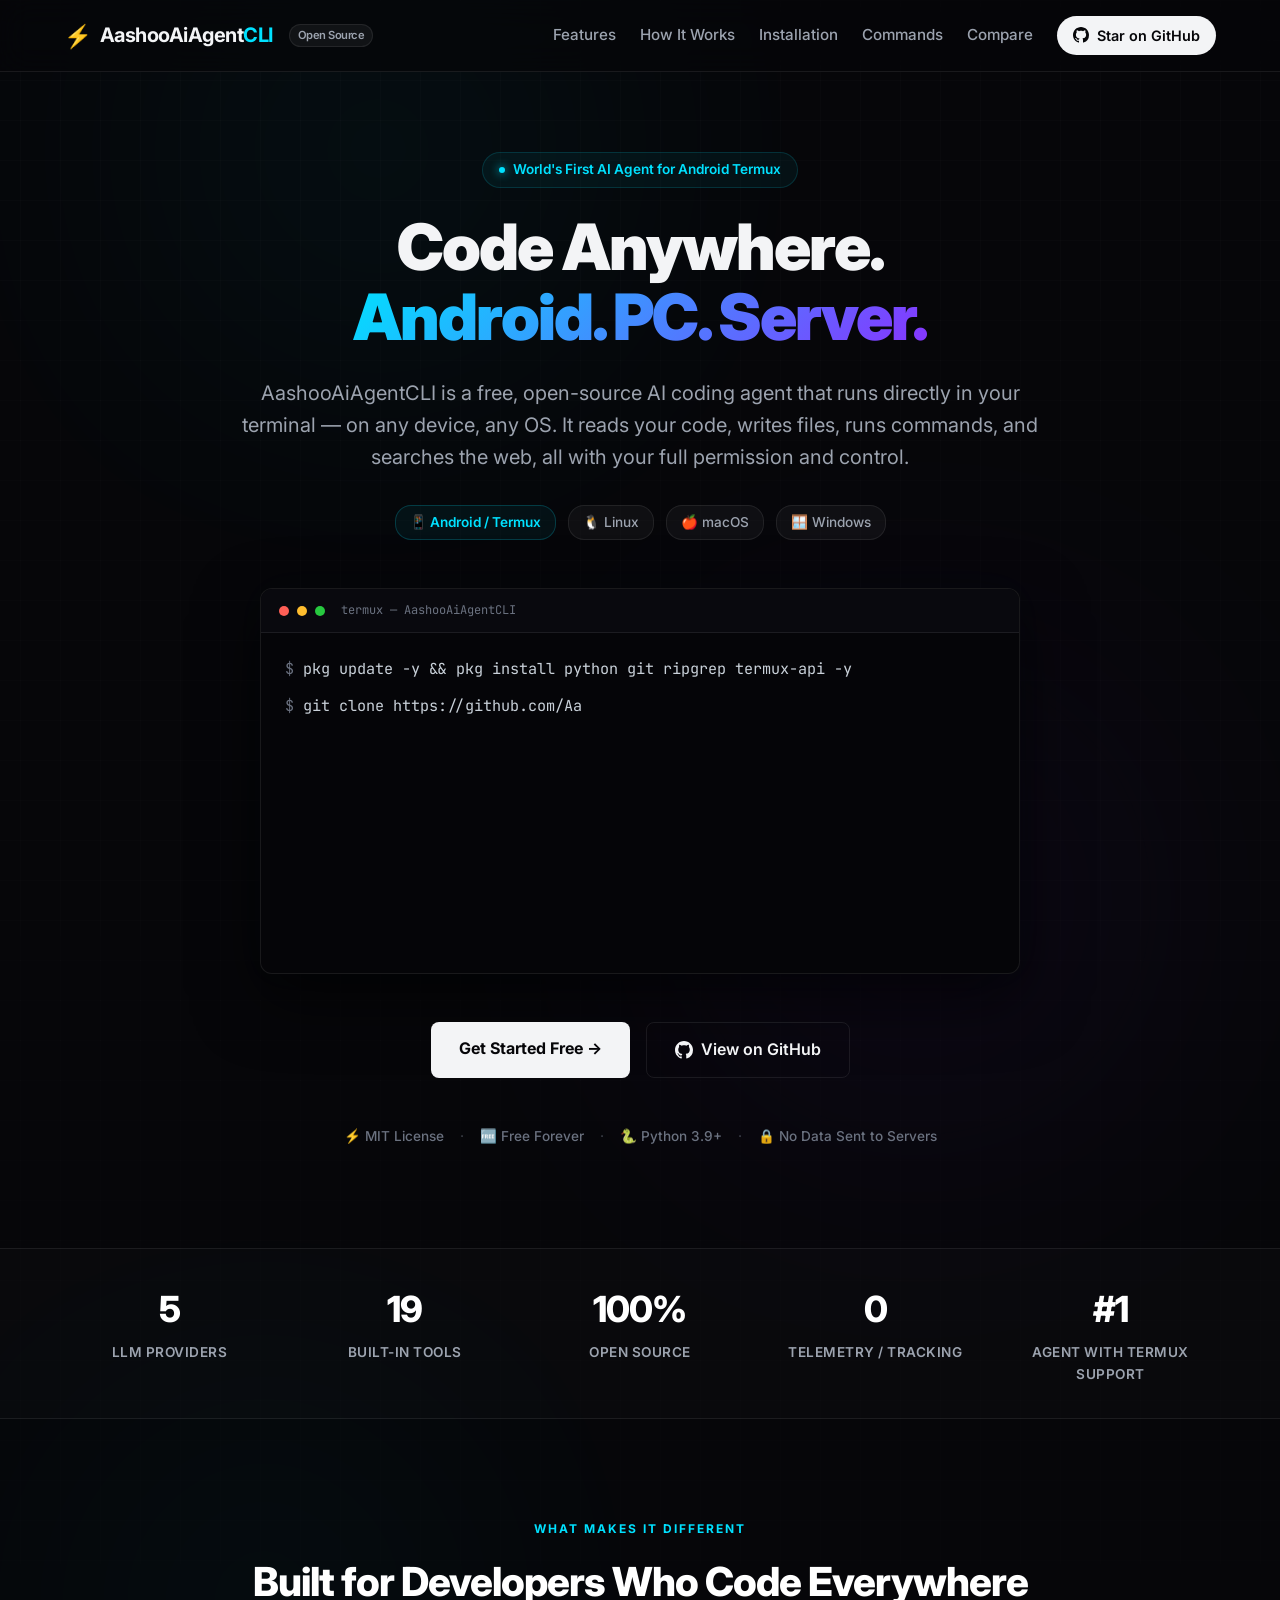
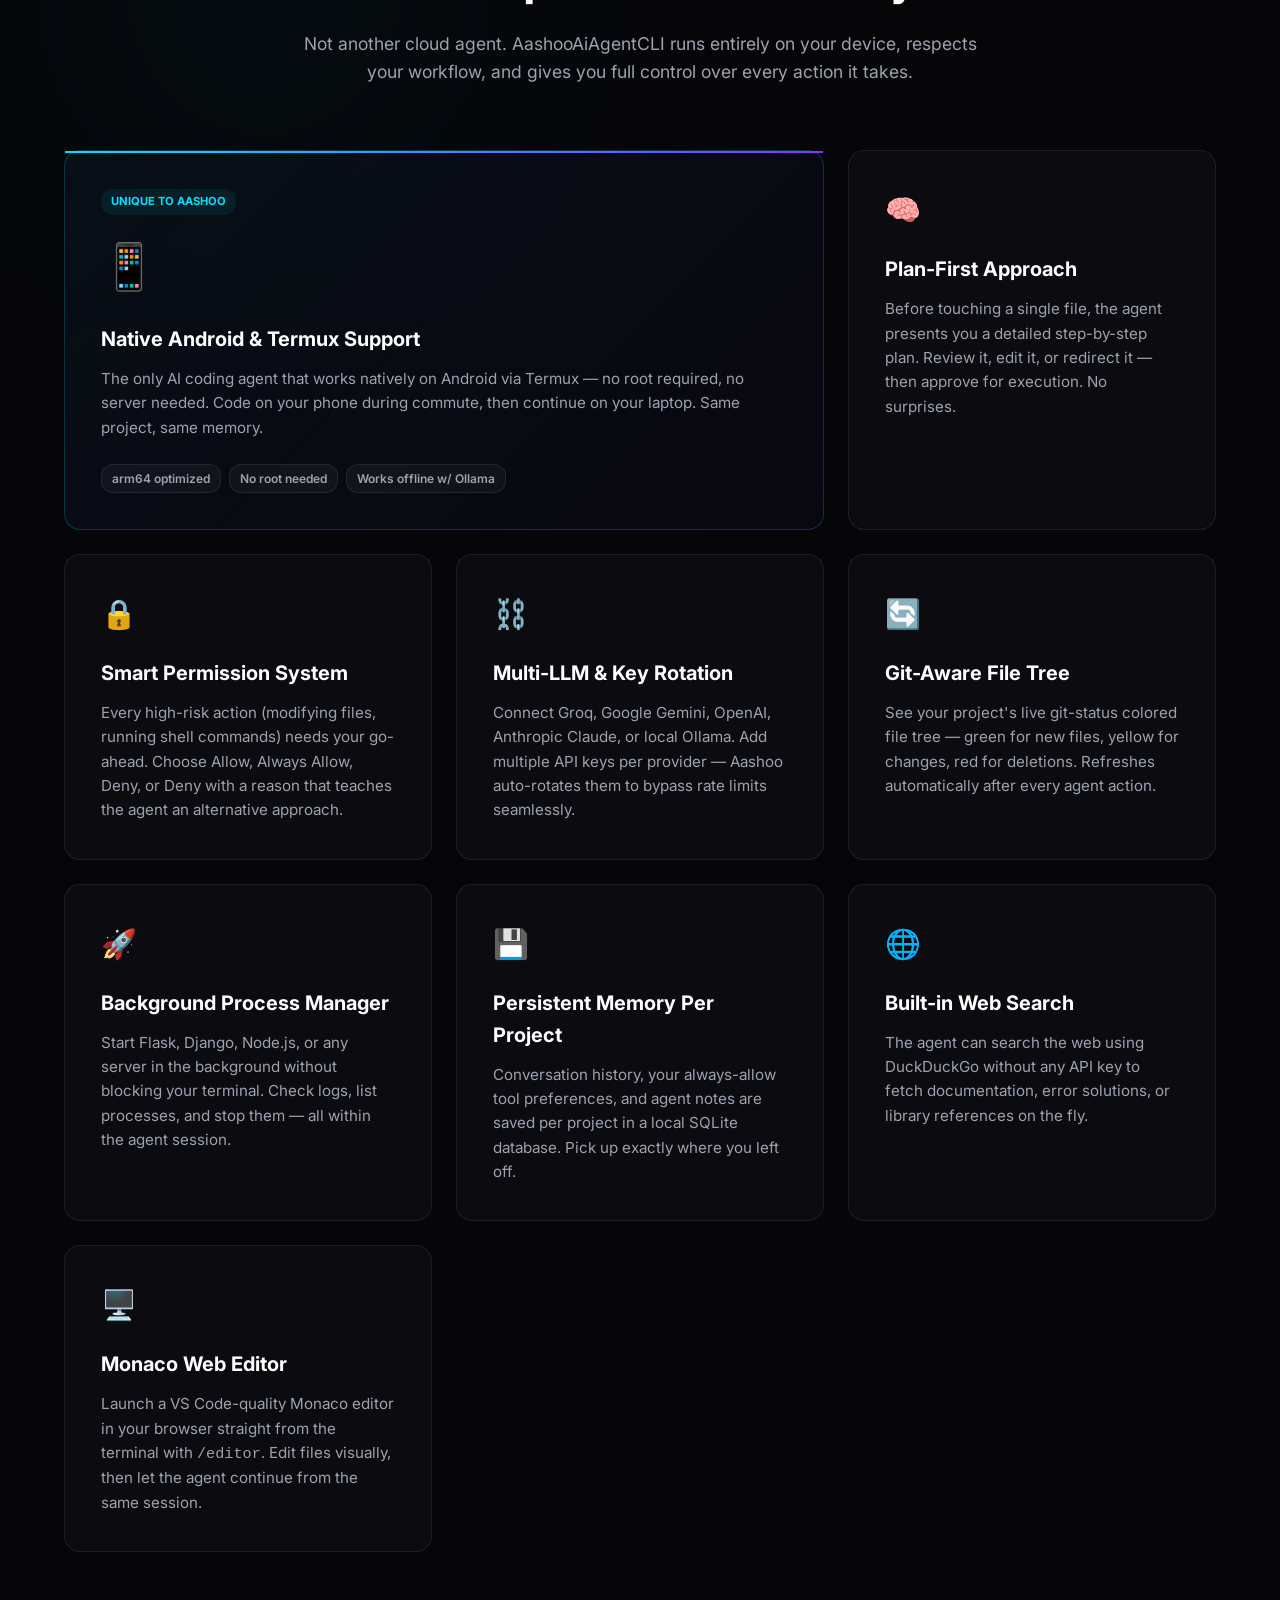
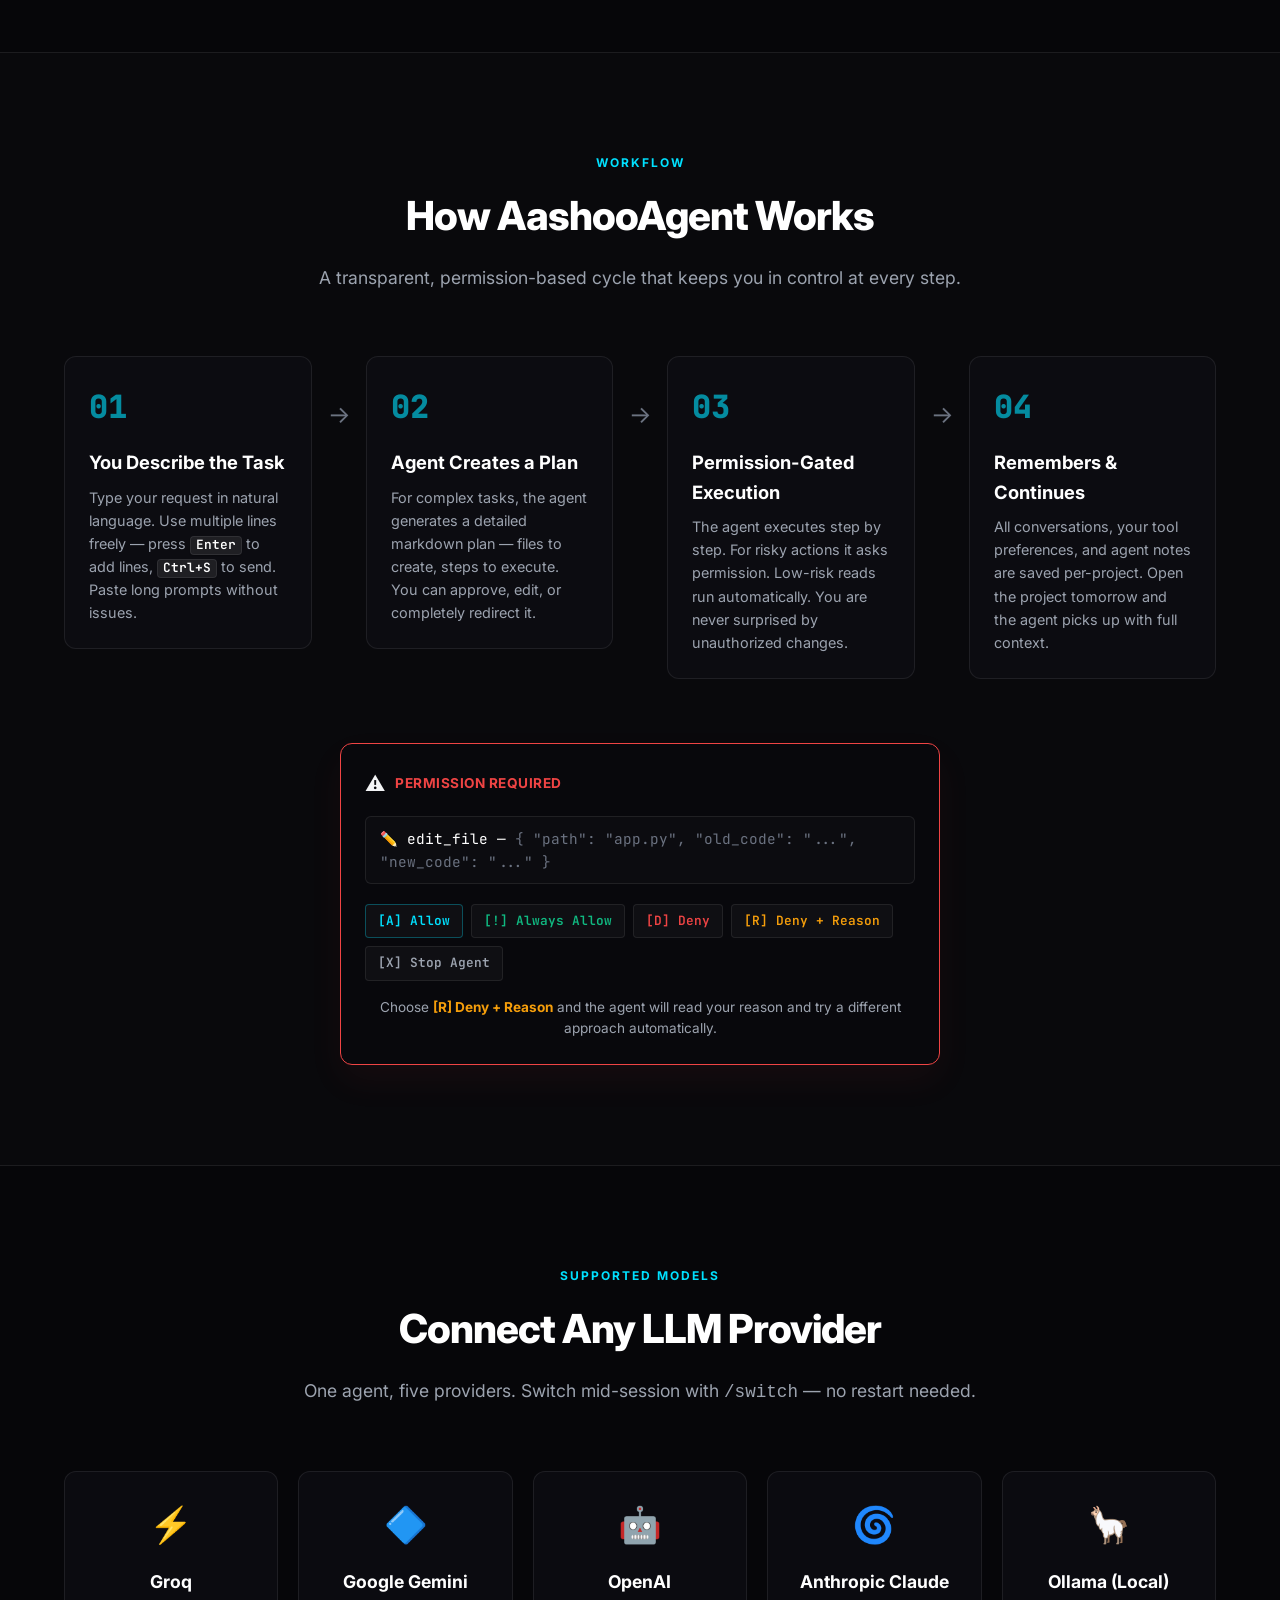
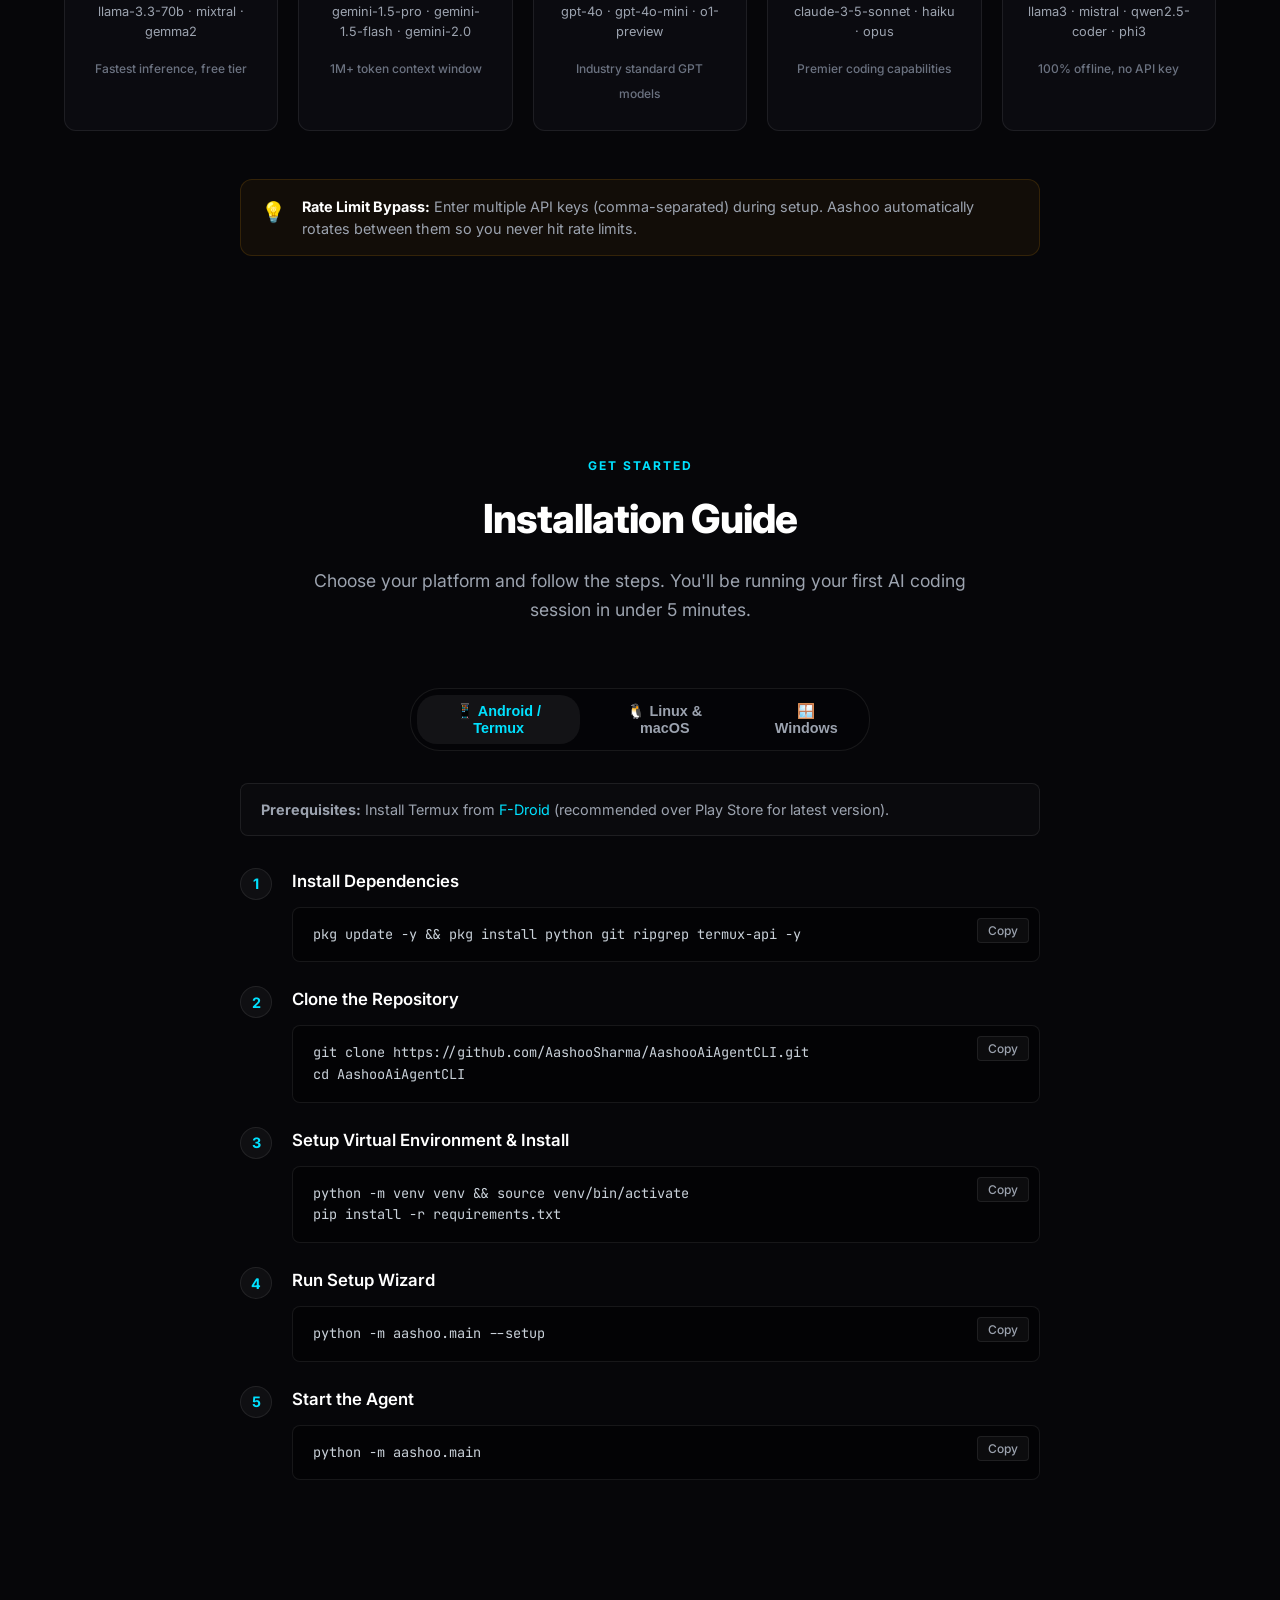
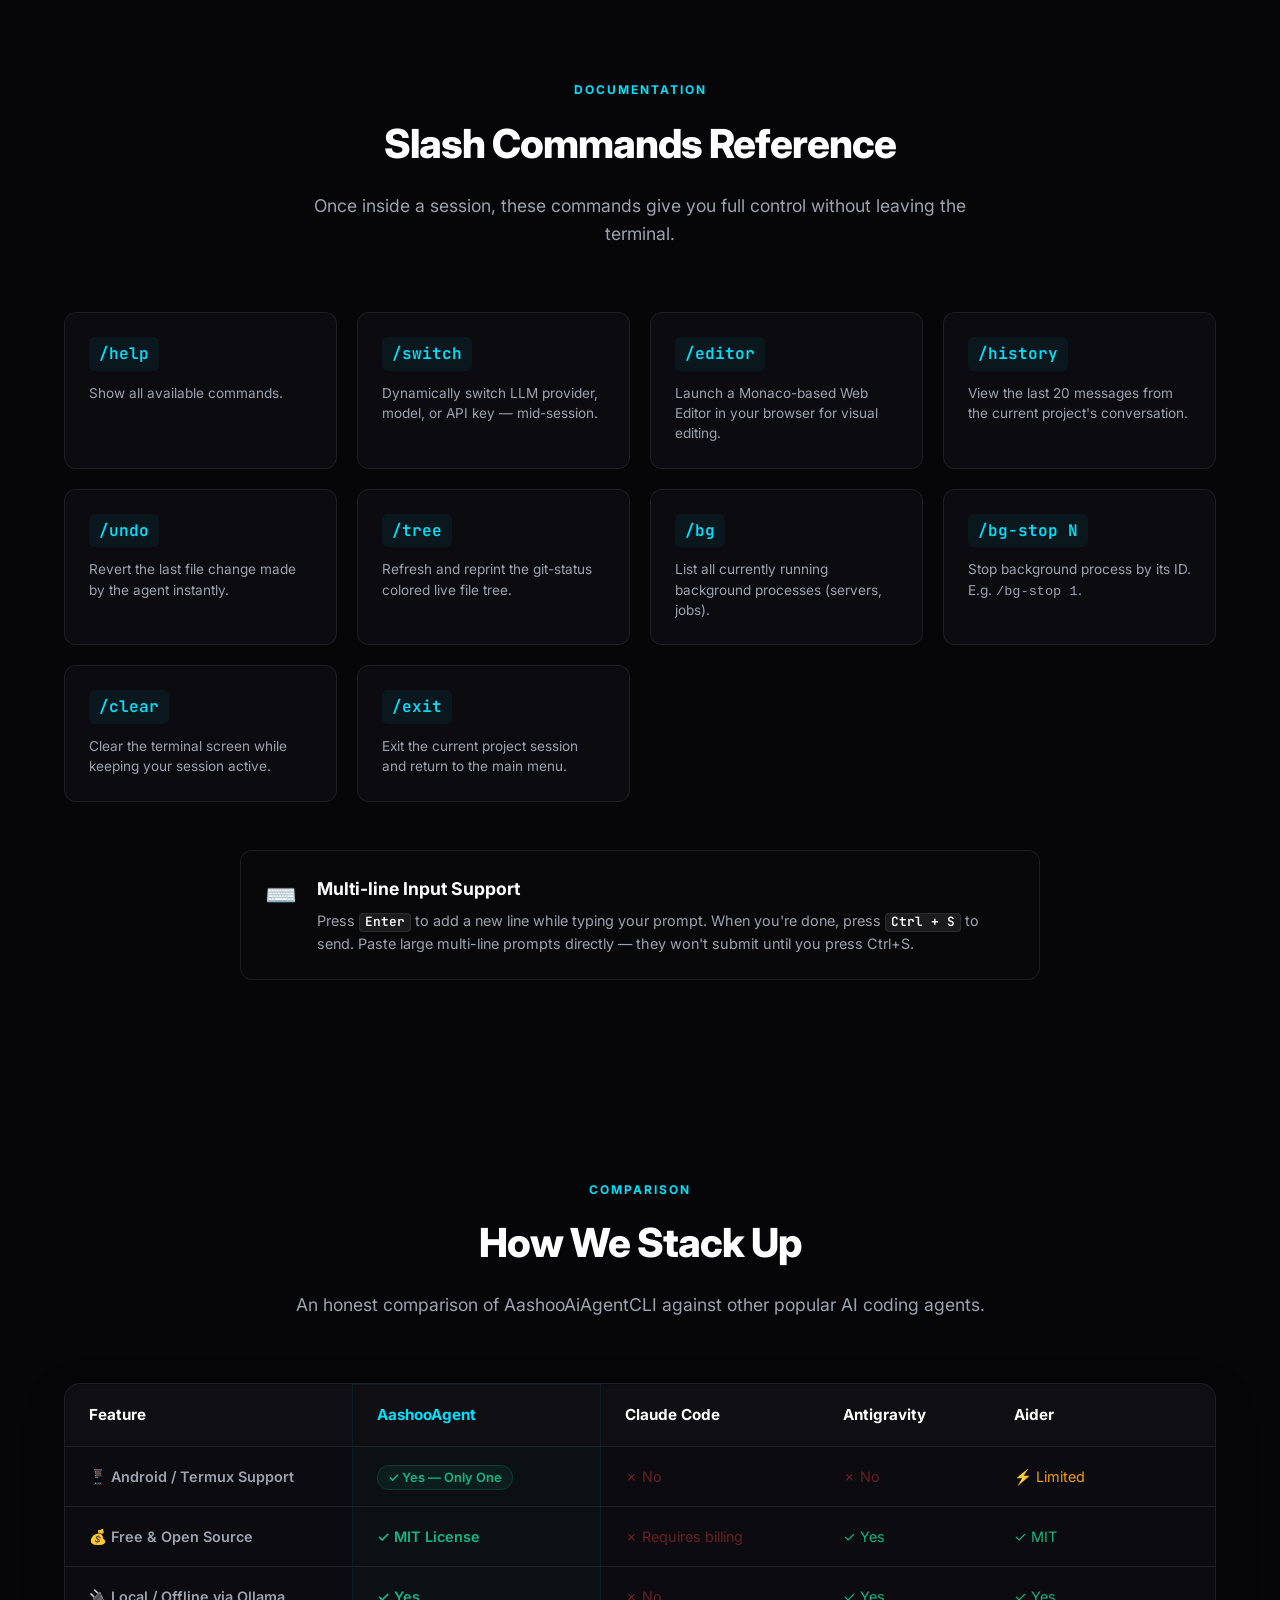
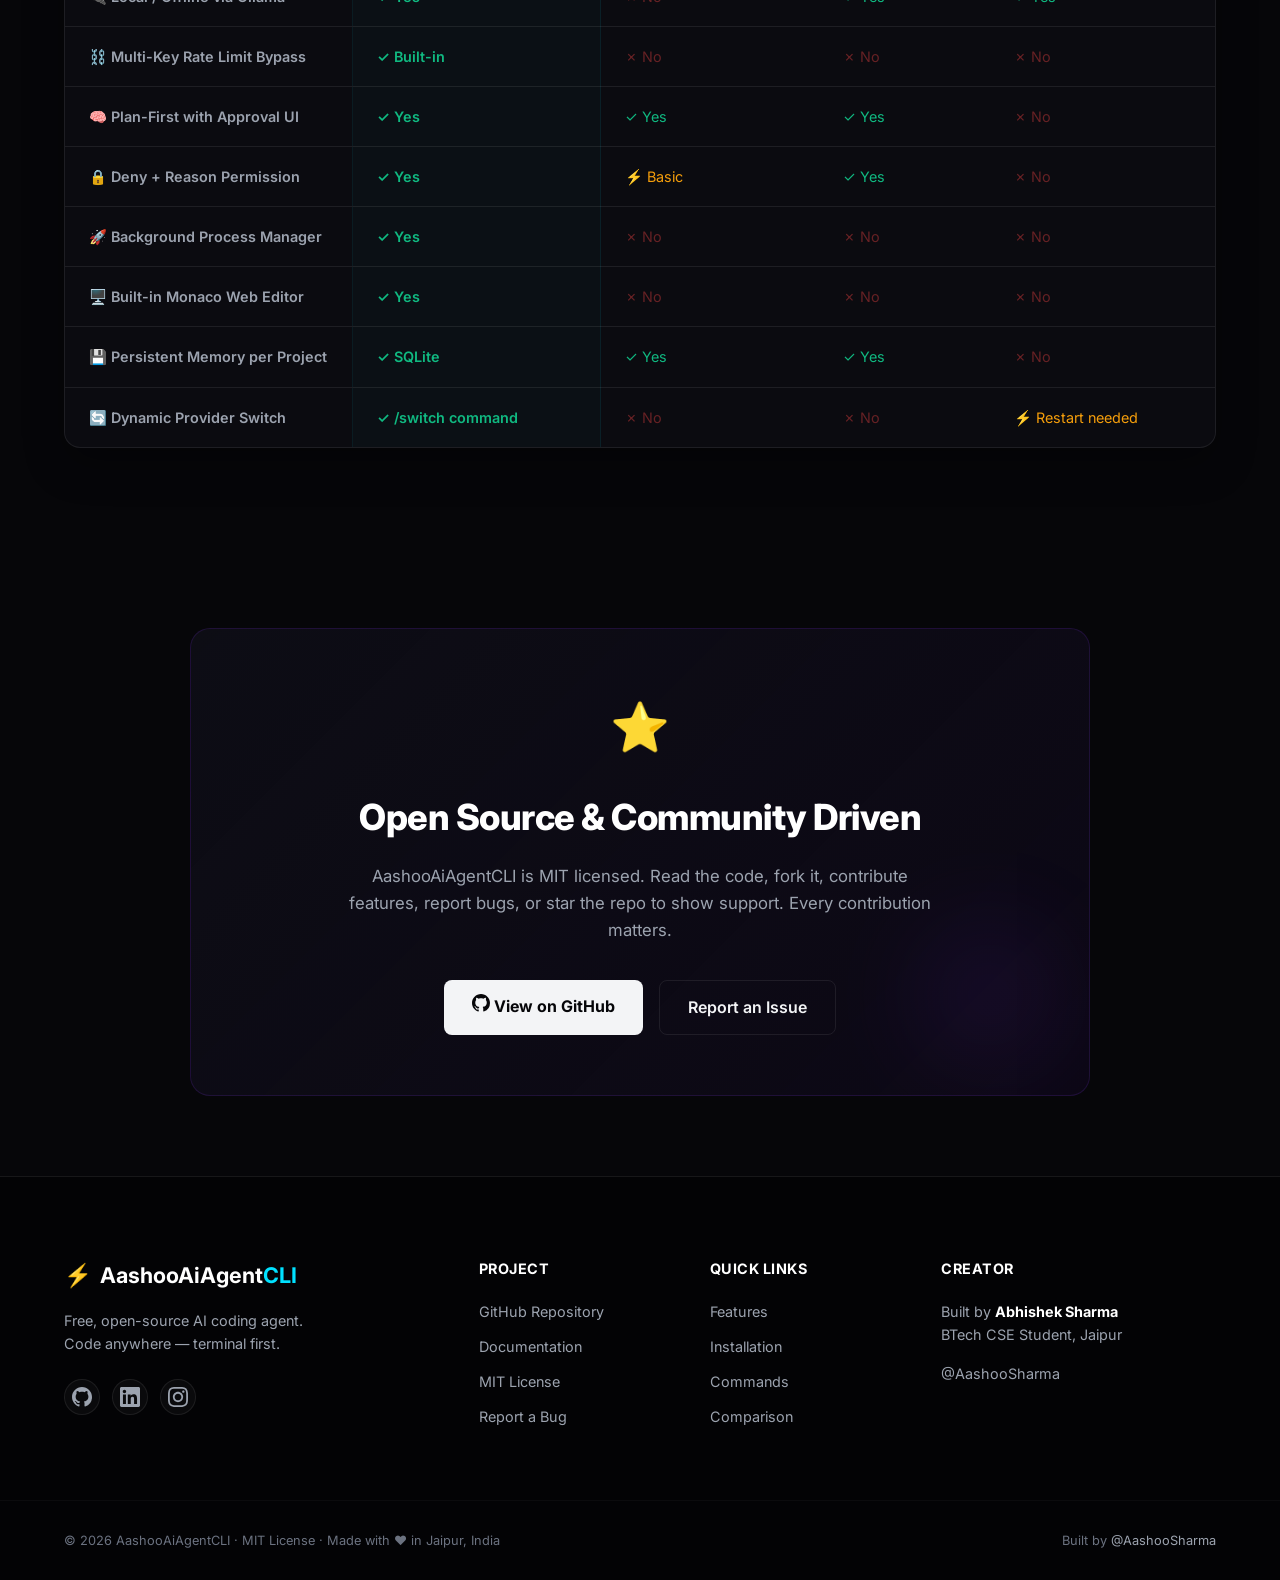
==== commit c24ddb8c: "chore: remove google-site-verification meta tag from index.html" ====
--- a/index.html
+++ b/index.html
@@ -11,8 +11,6 @@
     <meta property="og:description"
         content="The only AI coding agent that runs on Android Termux. Free, open-source, plan-first, permission-aware." />
     <meta property="og:type" content="website" />
-    <meta name="google-site-verification" content="KS_yDoimKziTlEbKTcXEVD6hbWaMw2yNDeoGtxmHEHw" />
-
     <link rel="preconnect" href="https://fonts.googleapis.com" />
     <link rel="preconnect" href="https://fonts.gstatic.com" crossorigin />
     <link
